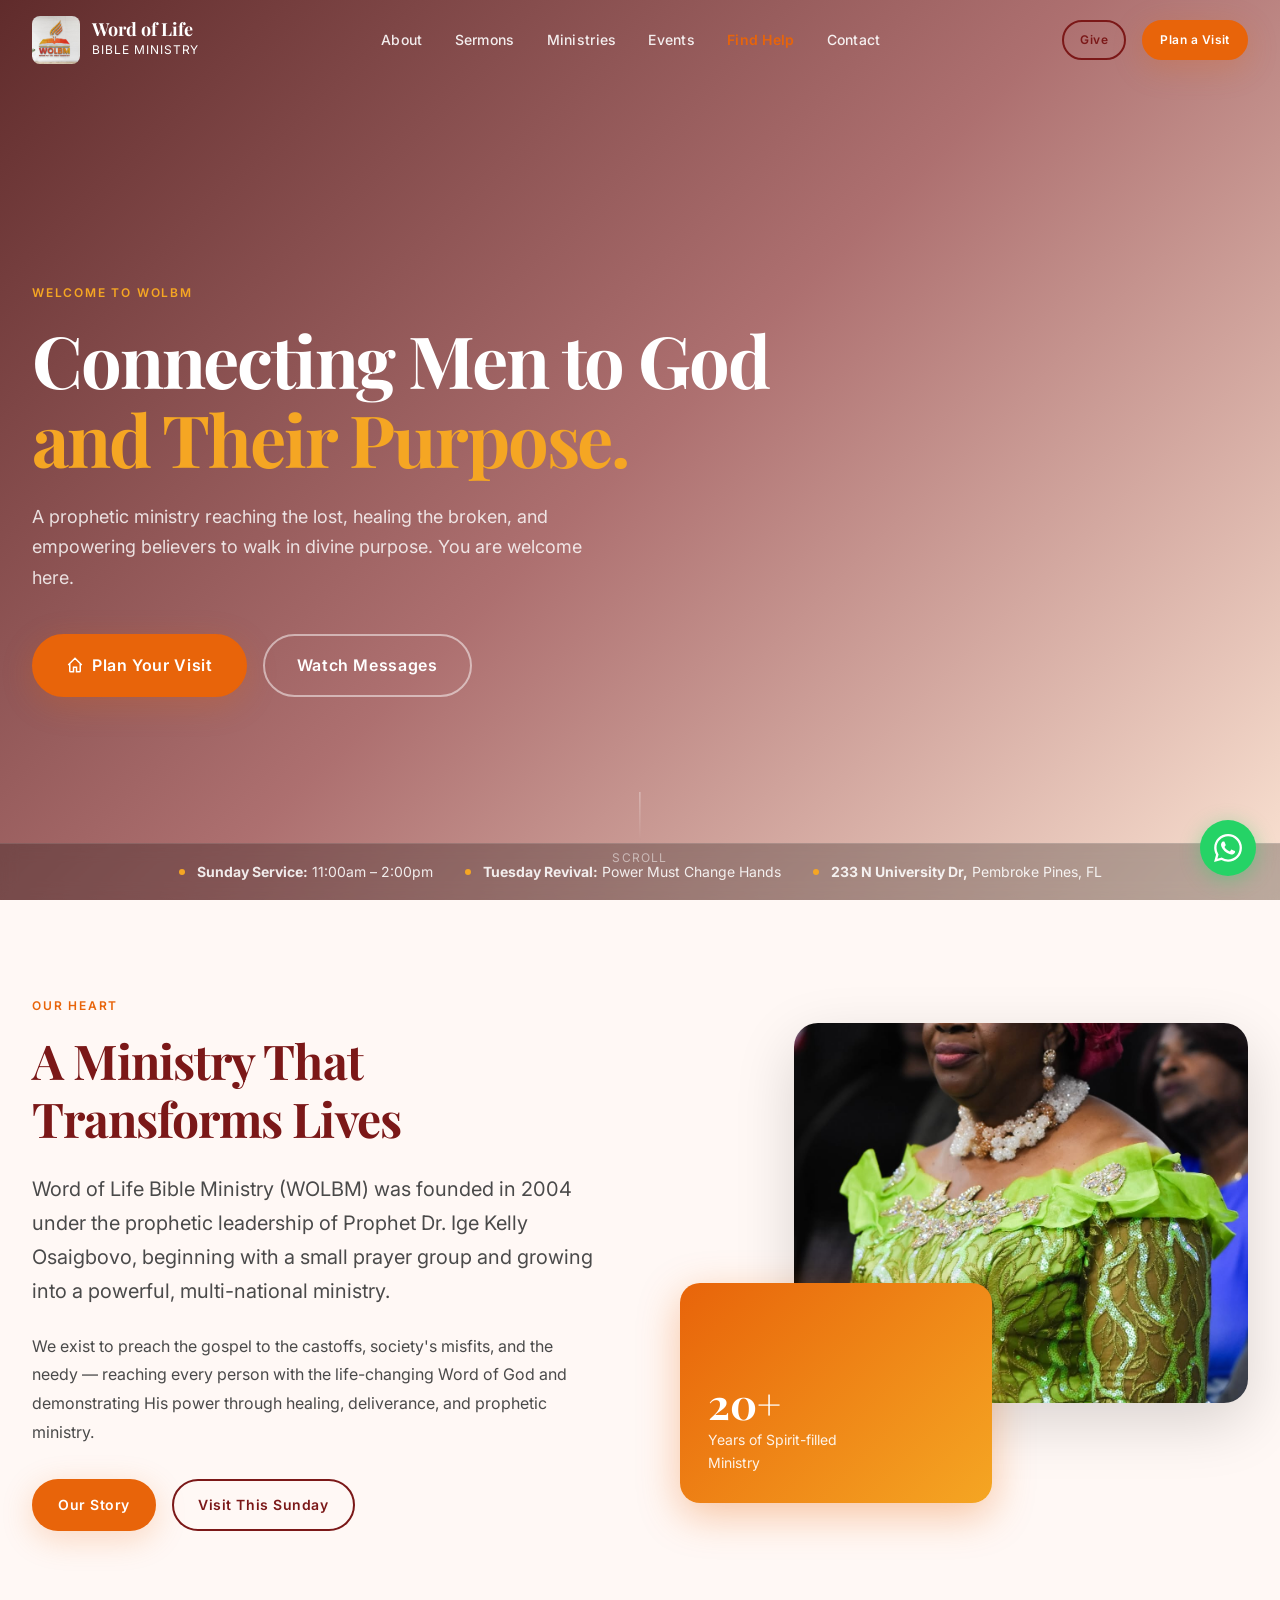
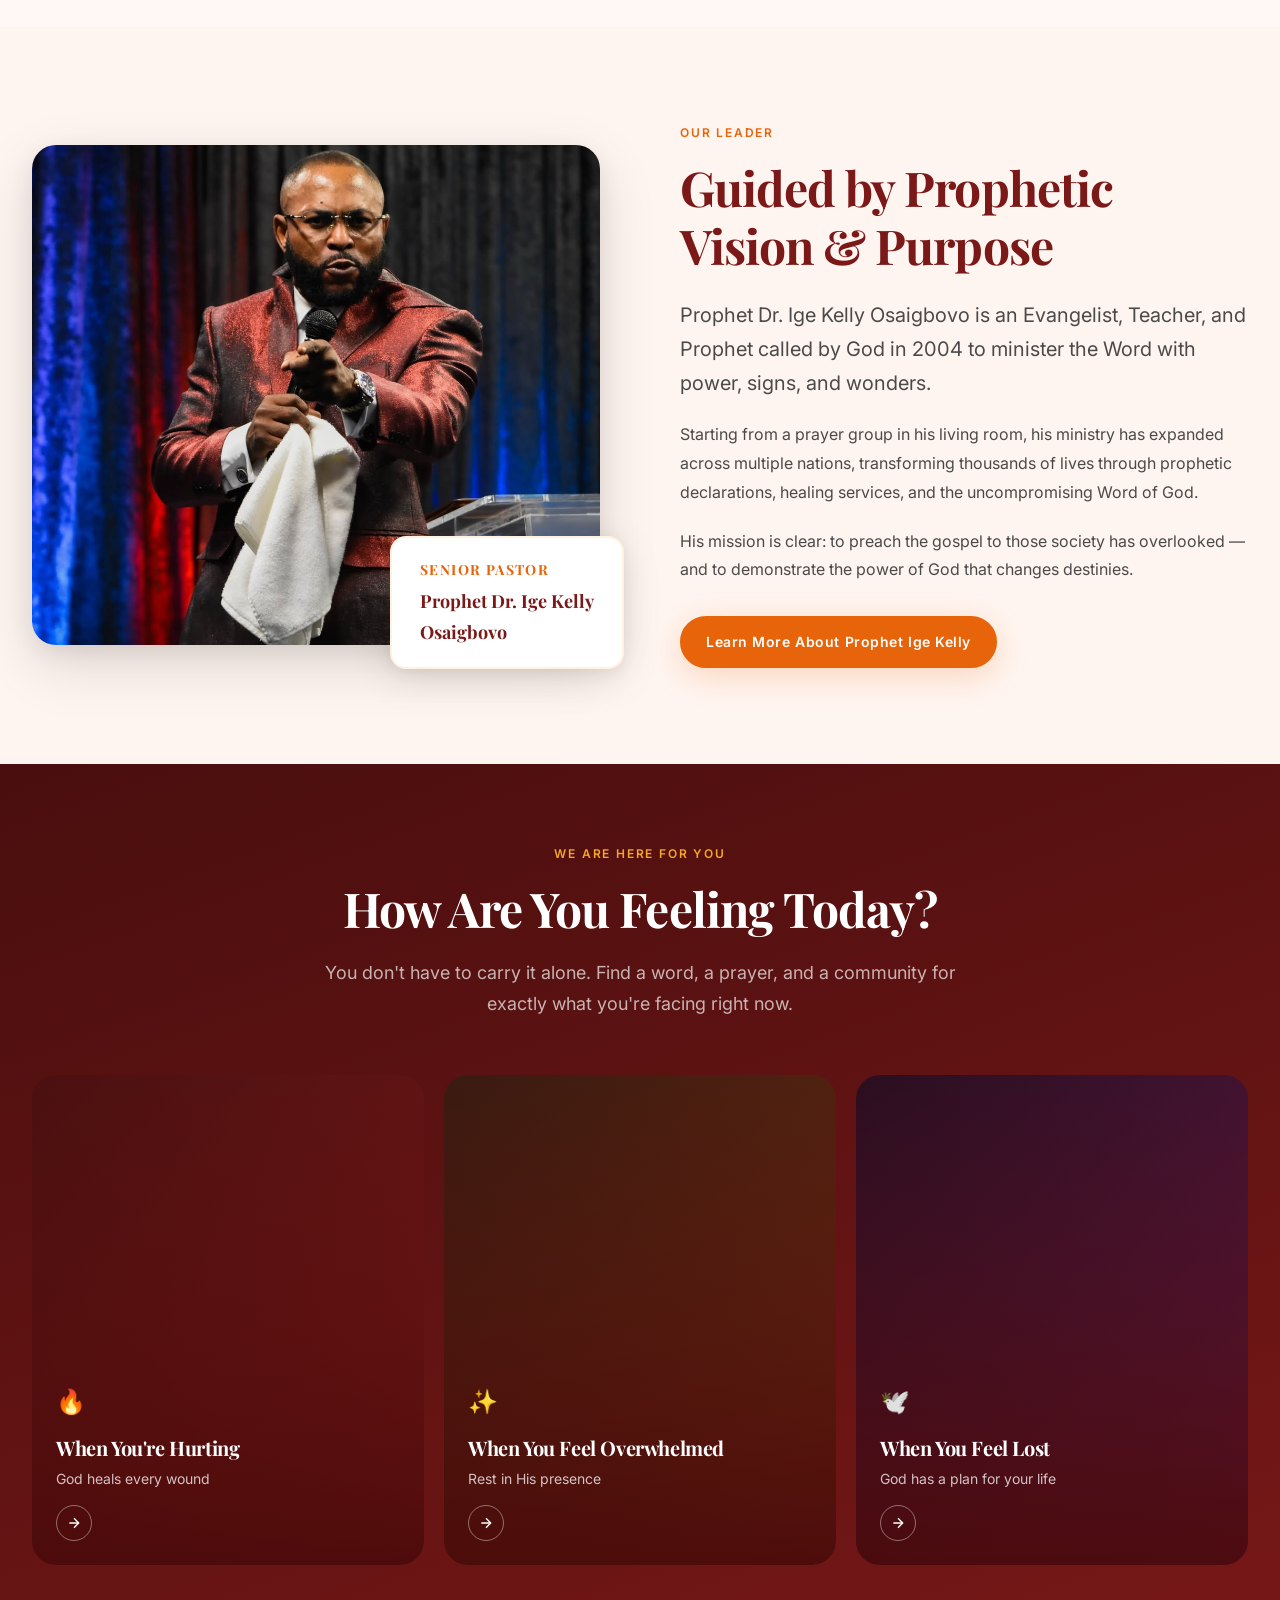
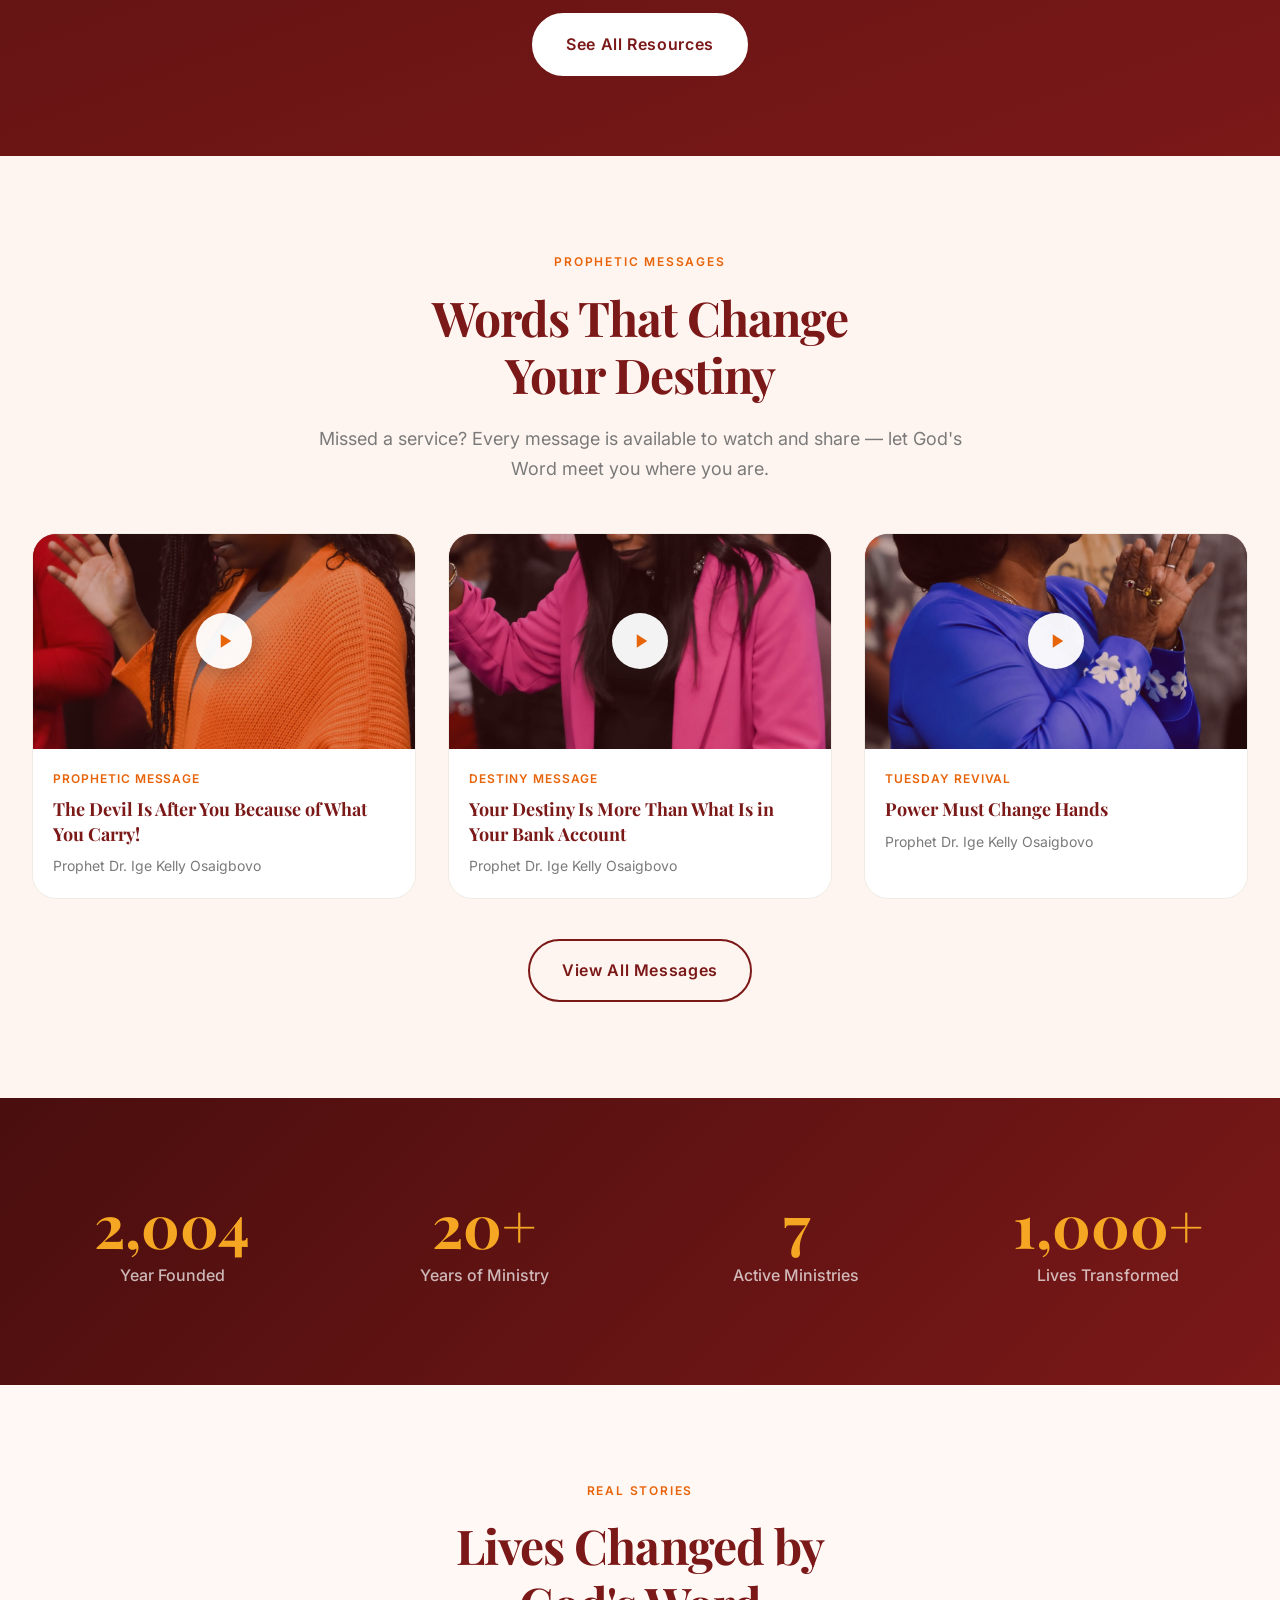
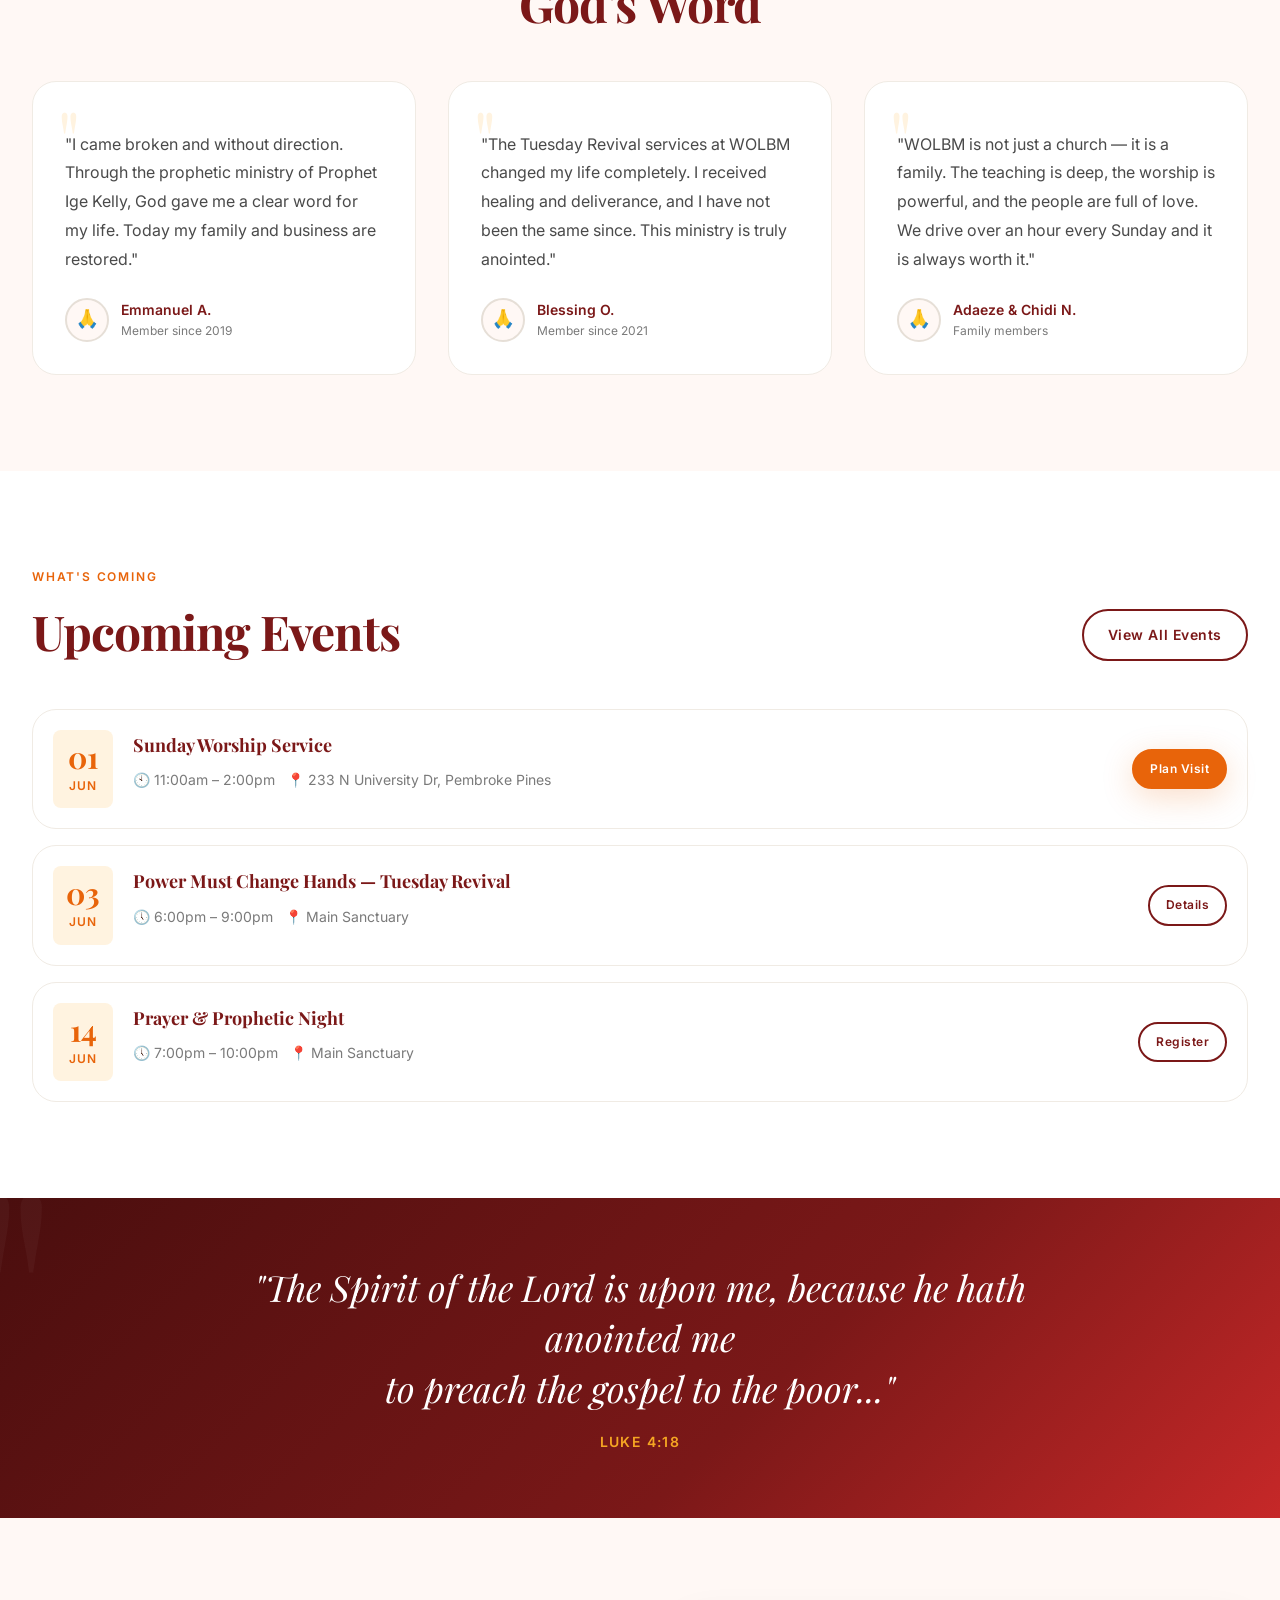
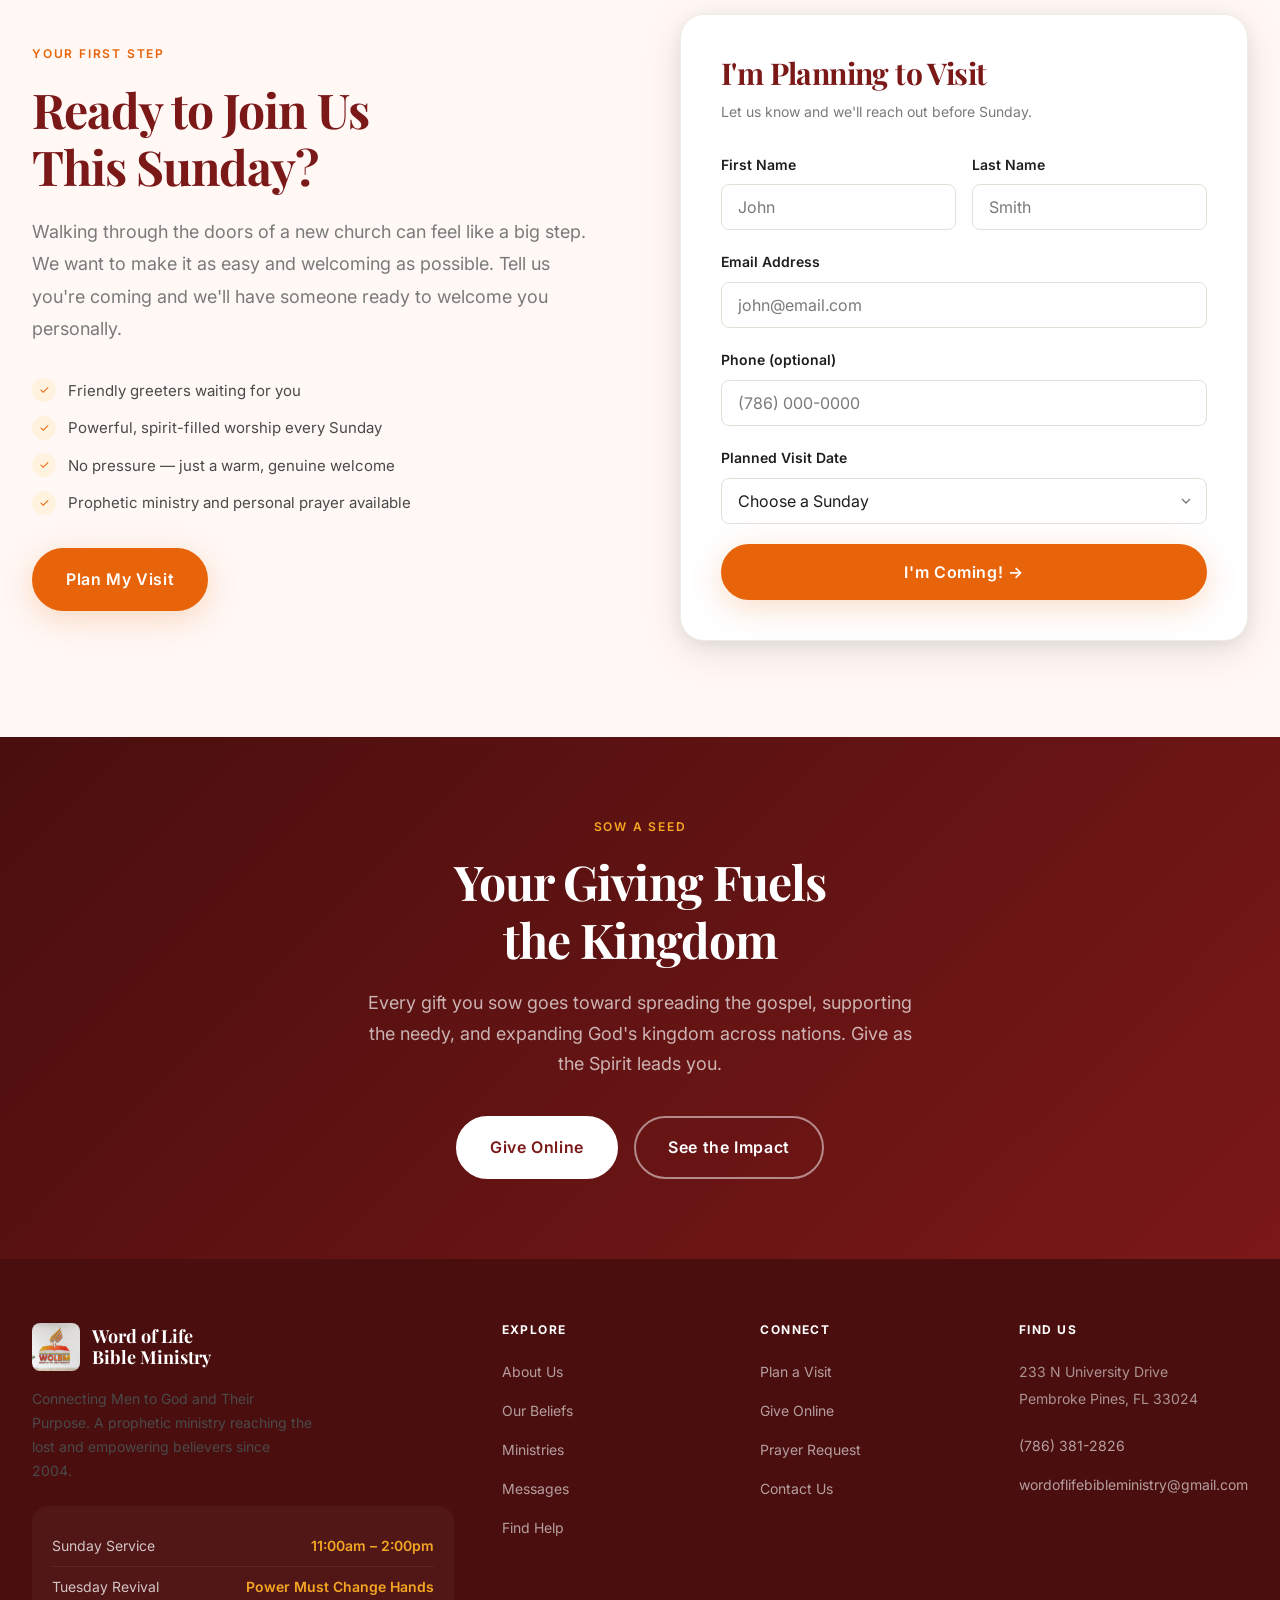
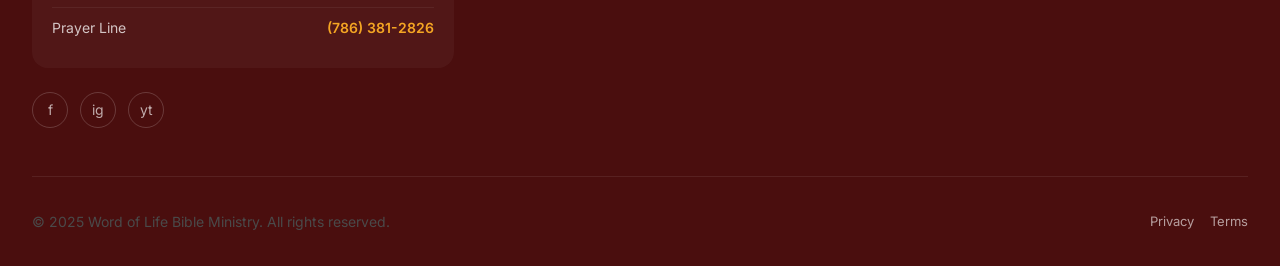
==== index.html @ 5c1636cf "Initial build: Word of Life Bible Ministry website Complete multi-page church website for WOLBM feat" ====
<!DOCTYPE html>
<html lang="en">
<head>
  <meta charset="UTF-8" />
  <meta name="viewport" content="width=device-width, initial-scale=1.0" />
  <meta name="description" content="Word of Life Bible Ministry — Connecting Men to God and Their Purpose. Join us in Pembroke Pines, FL for life-changing worship and prophetic ministry under Prophet Dr. Ige Kelly Osaigbovo." />
  <meta property="og:title" content="Word of Life Bible Ministry — WOLBM" />
  <meta property="og:description" content="Connecting Men to God and Their Purpose. A prophetic ministry based in Pembroke Pines, FL." />
  <meta property="og:type" content="website" />
  <title>Word of Life Bible Ministry — Home</title>
  <link rel="icon" type="image/jpeg" href="logos/logo.jpg" />
  <link rel="preconnect" href="https://fonts.googleapis.com" />
  <link rel="preconnect" href="https://fonts.gstatic.com" crossorigin />
  <link href="https://fonts.googleapis.com/css2?family=Playfair+Display:ital,wght@0,700;0,800;1,700&family=Inter:wght@400;500;600&display=swap" rel="stylesheet" />
  <link rel="stylesheet" href="css/style.css" />
</head>
<body>

  <!-- NAVIGATION -->
  <nav class="nav nav--transparent" id="main-nav" data-transparent="true">
    <div class="nav__inner">
      <a href="index.html" class="nav__logo">
        <img src="logos/logo.jpg" alt="WOLBM Logo" class="nav__logo-img" />
        <div>
          <div class="nav__logo-text">Word of Life</div>
          <div class="nav__logo-sub">Bible Ministry</div>
        </div>
      </a>
      <ul class="nav__links">
        <li><a href="about.html" class="nav__link">About</a></li>
        <li><a href="sermons.html" class="nav__link">Sermons</a></li>
        <li><a href="ministries.html" class="nav__link">Ministries</a></li>
        <li><a href="events.html" class="nav__link">Events</a></li>
        <li><a href="find-help.html" class="nav__link nav__link--find-help">Find Help</a></li>
        <li><a href="contact.html" class="nav__link">Contact</a></li>
      </ul>
      <div class="nav__actions">
        <a href="give.html" class="btn btn--secondary btn--sm">Give</a>
        <a href="plan-visit.html" class="btn btn--primary btn--sm">Plan a Visit</a>
        <button class="nav__menu-btn" id="menu-btn" aria-label="Open menu">
          <span></span><span></span><span></span>
        </button>
      </div>
    </div>
  </nav>

  <!-- Mobile Nav -->
  <div class="mobile-nav" id="mobile-nav">
    <button class="mobile-nav__close" id="mobile-nav-close">✕</button>
    <ul class="mobile-nav__links">
      <li><a href="index.html" class="mobile-nav__link">Home</a></li>
      <li><a href="about.html" class="mobile-nav__link">About</a></li>
      <li><a href="sermons.html" class="mobile-nav__link">Sermons</a></li>
      <li><a href="ministries.html" class="mobile-nav__link">Ministries</a></li>
      <li><a href="events.html" class="mobile-nav__link">Events</a></li>
      <li><a href="find-help.html" class="mobile-nav__link mobile-nav__link--find-help">Find Help</a></li>
      <li><a href="plan-visit.html" class="mobile-nav__link">Plan a Visit</a></li>
      <li><a href="give.html" class="mobile-nav__link">Give</a></li>
      <li><a href="contact.html" class="mobile-nav__link">Contact</a></li>
    </ul>
  </div>

  <main>

    <!-- HERO — Video Background -->
    <section class="hero">
      <div class="hero__bg" style="overflow:hidden;">
        <video autoplay muted loop playsinline>
          <source src="videos/hero-video.mp4" type="video/mp4" />
        </video>
      </div>

      <div class="hero__content">
        <span class="hero__label animate-fade-up">Welcome to WOLBM</span>
        <h1 class="hero__title animate-fade-up animate-fade-up--delay-1">
          Connecting Men to God
          <span>and Their Purpose.</span>
        </h1>
        <p class="hero__subtitle animate-fade-up animate-fade-up--delay-2">
          A prophetic ministry reaching the lost, healing the broken, and empowering believers
          to walk in divine purpose. You are welcome here.
        </p>
        <div class="hero__actions animate-fade-up animate-fade-up--delay-3">
          <a href="plan-visit.html" class="btn btn--primary btn--lg">
            <svg viewBox="0 0 24 24" fill="none" stroke="currentColor" stroke-width="2"><path d="M3 12l9-9 9 9M5 10v10a1 1 0 001 1h4v-6h4v6h4a1 1 0 001-1V10"/></svg>
            Plan Your Visit
          </a>
          <a href="sermons.html" class="btn btn--ghost btn--lg">Watch Messages</a>
        </div>
      </div>

      <!-- Service times bar -->
      <div class="service-bar" style="position:absolute;bottom:0;left:0;right:0;">
        <div class="service-bar__inner">
          <div class="service-bar__item">
            <div class="service-bar__dot"></div>
            <span><strong>Sunday Service:</strong> 11:00am – 2:00pm</span>
          </div>
          <div class="service-bar__item">
            <div class="service-bar__dot"></div>
            <span><strong>Tuesday Revival:</strong> Power Must Change Hands</span>
          </div>
          <div class="service-bar__item">
            <div class="service-bar__dot"></div>
            <span><strong>233 N University Dr,</strong> Pembroke Pines, FL</span>
          </div>
        </div>
      </div>

      <div class="hero__scroll">
        <div class="hero__scroll-line"></div>
        <span>Scroll</span>
      </div>
    </section>

    <!-- WELCOME SECTION -->
    <section class="section section--warm">
      <div class="container">
        <div class="welcome-grid" style="display:grid; grid-template-columns:1fr 1fr; gap:80px; align-items:center;">

          <div class="reveal">
            <span class="section-header__label">Our Heart</span>
            <h2 style="margin-bottom:24px;">A Ministry That<br>Transforms Lives</h2>
            <p class="text-lead" style="margin-bottom:24px;">
              Word of Life Bible Ministry (WOLBM) was founded in 2004 under the prophetic leadership
              of Prophet Dr. Ige Kelly Osaigbovo, beginning with a small prayer group and growing
              into a powerful, multi-national ministry.
            </p>
            <p style="margin-bottom:32px;">
              We exist to preach the gospel to the castoffs, society's misfits, and the needy —
              reaching every person with the life-changing Word of God and demonstrating His power
              through healing, deliverance, and prophetic ministry.
            </p>
            <div style="display:flex; gap:16px; flex-wrap:wrap;">
              <a href="about.html" class="btn btn--primary">Our Story</a>
              <a href="plan-visit.html" class="btn btn--secondary">Visit This Sunday</a>
            </div>
          </div>

          <div class="welcome-visual reveal" style="position:relative; height:480px;">
            <div style="
              position:absolute; top:0; right:0;
              width:80%; height:380px;
              border-radius:24px;
              overflow:hidden;
              box-shadow:0 20px 60px rgba(0,0,0,0.15);
            ">
              <img src="images/church-4.jpg" alt="Word of Life Bible Ministry congregation" style="width:100%;height:100%;object-fit:cover;" />
            </div>
            <div style="
              position:absolute; bottom:0; left:0;
              width:55%; height:220px;
              background:linear-gradient(135deg, #E8640A 0%, #F5A623 100%);
              border-radius:20px;
              display:flex; flex-direction:column;
              align-items:flex-start;
              justify-content:flex-end;
              padding:28px;
              box-shadow:0 12px 40px rgba(232,100,10,0.35);
            ">
              <div style="font-family:'Playfair Display',serif; font-size:42px; font-weight:700; color:white; line-height:1;">20+</div>
              <div style="font-size:14px; color:rgba(255,255,255,0.90); margin-top:4px;">Years of Spirit-filled<br>Ministry</div>
            </div>
          </div>

        </div>
      </div>
    </section>

    <!-- PASTOR SECTION -->
    <section class="section section--cream">
      <div class="container">
        <div style="display:grid; grid-template-columns:1fr 1fr; gap:80px; align-items:center;" class="reveal welcome-grid">

          <div style="position:relative;">
            <div style="border-radius:24px; overflow:hidden; box-shadow:var(--shadow-xl);">
              <img src="images/pastor-2.jpg" alt="Prophet Dr. Ige Kelly Osaigbovo" style="width:100%;height:500px;object-fit:cover;object-position:top;" />
            </div>
            <div style="
              position:absolute; bottom:-24px; right:-24px;
              background:white;
              border-radius:16px;
              padding:20px 28px;
              box-shadow:var(--shadow-lg);
              border:2px solid var(--color-accent-subtle);
            ">
              <div style="font-family:'Playfair Display',serif; font-size:14px; color:var(--color-accent); font-weight:700; letter-spacing:0.1em; text-transform:uppercase;">Senior Pastor</div>
              <div style="font-family:'Playfair Display',serif; font-size:18px; color:var(--color-primary); font-weight:700; margin-top:4px;">Prophet Dr. Ige Kelly<br>Osaigbovo</div>
            </div>
          </div>

          <div>
            <span class="section-header__label">Our Leader</span>
            <h2 style="margin-bottom:24px;">Guided by Prophetic<br>Vision &amp; Purpose</h2>
            <p class="text-lead" style="margin-bottom:20px;">
              Prophet Dr. Ige Kelly Osaigbovo is an Evangelist, Teacher, and Prophet called by God
              in 2004 to minister the Word with power, signs, and wonders.
            </p>
            <p style="margin-bottom:20px;">
              Starting from a prayer group in his living room, his ministry has expanded across
              multiple nations, transforming thousands of lives through prophetic declarations,
              healing services, and the uncompromising Word of God.
            </p>
            <p style="margin-bottom:32px;">
              His mission is clear: to preach the gospel to those society has overlooked — and to
              demonstrate the power of God that changes destinies.
            </p>
            <a href="about.html" class="btn btn--primary">Learn More About Prophet Ige Kelly</a>
          </div>

        </div>
      </div>
    </section>

    <!-- FIND HELP -->
    <section class="section" style="background:linear-gradient(160deg, #4A0E0E 0%, #7B1818 100%); padding:80px 0;">
      <div class="container">
        <div style="text-align:center; max-width:640px; margin:0 auto 56px;">
          <span class="section-header__label" style="color:var(--color-accent-light);">We Are Here For You</span>
          <h2 style="color:white; margin-bottom:20px;">How Are You Feeling Today?</h2>
          <p style="color:rgba(255,255,255,0.68); font-size:18px; line-height:1.7;">
            You don't have to carry it alone. Find a word, a prayer, and a community for exactly
            what you're facing right now.
          </p>
        </div>

        <div style="display:grid; grid-template-columns:repeat(3,1fr); gap:20px; margin-bottom:48px;" class="reveal welcome-grid">

          <a href="find-help.html#hurting" class="help-card" style="text-decoration:none;">
            <div class="help-card__bg" style="background:linear-gradient(135deg, #4a1010 0%, #7B1818 100%);"></div>
            <div class="help-card__overlay"></div>
            <div class="help-card__content">
              <span class="help-card__icon">🔥</span>
              <h3 class="help-card__title">When You're Hurting</h3>
              <p class="help-card__sub">God heals every wound</p>
              <div class="help-card__arrow">
                <svg viewBox="0 0 24 24" stroke-width="2"><line x1="5" y1="12" x2="19" y2="12"/><polyline points="12 5 19 12 12 19"/></svg>
              </div>
            </div>
          </a>

          <a href="find-help.html#overwhelmed" class="help-card" style="text-decoration:none;">
            <div class="help-card__bg" style="background:linear-gradient(135deg, #3a1a10 0%, #6B2A10 100%);"></div>
            <div class="help-card__overlay"></div>
            <div class="help-card__content">
              <span class="help-card__icon">✨</span>
              <h3 class="help-card__title">When You Feel Overwhelmed</h3>
              <p class="help-card__sub">Rest in His presence</p>
              <div class="help-card__arrow">
                <svg viewBox="0 0 24 24" stroke-width="2"><line x1="5" y1="12" x2="19" y2="12"/><polyline points="12 5 19 12 12 19"/></svg>
              </div>
            </div>
          </a>

          <a href="find-help.html#lost" class="help-card" style="text-decoration:none;">
            <div class="help-card__bg" style="background:linear-gradient(135deg, #2a0e20 0%, #5D1845 100%);"></div>
            <div class="help-card__overlay"></div>
            <div class="help-card__content">
              <span class="help-card__icon">🕊️</span>
              <h3 class="help-card__title">When You Feel Lost</h3>
              <p class="help-card__sub">God has a plan for your life</p>
              <div class="help-card__arrow">
                <svg viewBox="0 0 24 24" stroke-width="2"><line x1="5" y1="12" x2="19" y2="12"/><polyline points="12 5 19 12 12 19"/></svg>
              </div>
            </div>
          </a>

        </div>

        <div style="text-align:center;">
          <a href="find-help.html" class="btn btn--white btn--lg">See All Resources</a>
        </div>
      </div>
    </section>

    <!-- LATEST SERMONS -->
    <section class="section section--cream">
      <div class="container">
        <div class="section-header section-header--center reveal">
          <span class="section-header__label">Prophetic Messages</span>
          <h2 class="section-header__title">Words That Change<br>Your Destiny</h2>
          <p class="section-header__desc">Missed a service? Every message is available to watch and share — let God's Word meet you where you are.</p>
        </div>

        <div class="grid grid-3 reveal">

          <div class="sermon-card">
            <div class="sermon-card__thumb">
              <img src="images/church-1.jpg" alt="The devil is after you because of what you carry" style="width:100%;height:100%;object-fit:cover;" />
              <div class="sermon-card__play">
                <div class="sermon-card__play-btn" style="cursor:pointer;" onclick="this.closest('.sermon-card').querySelector('video') && this.closest('.sermon-card').querySelector('video').play()">
                  <svg width="18" height="18" viewBox="0 0 24 24"><polygon points="5 3 19 12 5 21 5 3"/></svg>
                </div>
              </div>
            </div>
            <div class="sermon-card__body">
              <div class="sermon-card__series">Prophetic Message</div>
              <div class="sermon-card__title">The Devil Is After You Because of What You Carry!</div>
              <div class="sermon-card__speaker">Prophet Dr. Ige Kelly Osaigbovo</div>
            </div>
          </div>

          <div class="sermon-card">
            <div class="sermon-card__thumb">
              <img src="images/church-2.jpg" alt="Your destiny is more than what is in your bank account" style="width:100%;height:100%;object-fit:cover;" />
              <div class="sermon-card__play">
                <div class="sermon-card__play-btn" style="cursor:pointer;">
                  <svg width="18" height="18" viewBox="0 0 24 24"><polygon points="5 3 19 12 5 21 5 3"/></svg>
                </div>
              </div>
            </div>
            <div class="sermon-card__body">
              <div class="sermon-card__series">Destiny Message</div>
              <div class="sermon-card__title">Your Destiny Is More Than What Is in Your Bank Account</div>
              <div class="sermon-card__speaker">Prophet Dr. Ige Kelly Osaigbovo</div>
            </div>
          </div>

          <div class="sermon-card">
            <div class="sermon-card__thumb">
              <img src="images/church-3.jpg" alt="Power Must Change Hands" style="width:100%;height:100%;object-fit:cover;" />
              <div class="sermon-card__play">
                <div class="sermon-card__play-btn" style="cursor:pointer;">
                  <svg width="18" height="18" viewBox="0 0 24 24"><polygon points="5 3 19 12 5 21 5 3"/></svg>
                </div>
              </div>
            </div>
            <div class="sermon-card__body">
              <div class="sermon-card__series">Tuesday Revival</div>
              <div class="sermon-card__title">Power Must Change Hands</div>
              <div class="sermon-card__speaker">Prophet Dr. Ige Kelly Osaigbovo</div>
            </div>
          </div>

        </div>

        <div style="text-align:center; margin-top:40px;" class="reveal">
          <a href="sermons.html" class="btn btn--secondary btn--lg">View All Messages</a>
        </div>
      </div>
    </section>

    <!-- STATISTICS -->
    <section class="section" style="background:linear-gradient(135deg, var(--color-primary-dark) 0%, var(--color-primary) 100%); padding:64px 0;">
      <div class="container">
        <div class="grid grid-4">
          <div class="stat-card reveal">
            <div class="stat-card__number" data-count="2004" data-suffix="">2004</div>
            <div class="stat-card__label">Year Founded</div>
          </div>
          <div class="stat-card reveal">
            <div class="stat-card__number" data-count="20" data-suffix="+">20+</div>
            <div class="stat-card__label">Years of Ministry</div>
          </div>
          <div class="stat-card reveal">
            <div class="stat-card__number" data-count="7" data-suffix="">7</div>
            <div class="stat-card__label">Active Ministries</div>
          </div>
          <div class="stat-card reveal">
            <div class="stat-card__number" data-count="1000" data-suffix="+">1000+</div>
            <div class="stat-card__label">Lives Transformed</div>
          </div>
        </div>
      </div>
    </section>

    <!-- TESTIMONIALS -->
    <section class="section section--warm">
      <div class="container">
        <div class="section-header section-header--center reveal">
          <span class="section-header__label">Real Stories</span>
          <h2 class="section-header__title">Lives Changed by<br>God's Word</h2>
        </div>
        <div class="grid grid-3 reveal">

          <div class="testimonial">
            <p class="testimonial__text">
              "I came broken and without direction. Through the prophetic ministry of Prophet Ige Kelly,
              God gave me a clear word for my life. Today my family and business are restored."
            </p>
            <div class="testimonial__author">
              <div class="testimonial__avatar-placeholder">🙏</div>
              <div>
                <div class="testimonial__name">Emmanuel A.</div>
                <div class="testimonial__role">Member since 2019</div>
              </div>
            </div>
          </div>

          <div class="testimonial">
            <p class="testimonial__text">
              "The Tuesday Revival services at WOLBM changed my life completely. I received healing
              and deliverance, and I have not been the same since. This ministry is truly anointed."
            </p>
            <div class="testimonial__author">
              <div class="testimonial__avatar-placeholder">🙏</div>
              <div>
                <div class="testimonial__name">Blessing O.</div>
                <div class="testimonial__role">Member since 2021</div>
              </div>
            </div>
          </div>

          <div class="testimonial">
            <p class="testimonial__text">
              "WOLBM is not just a church — it is a family. The teaching is deep, the worship is
              powerful, and the people are full of love. We drive over an hour every Sunday and
              it is always worth it."
            </p>
            <div class="testimonial__author">
              <div class="testimonial__avatar-placeholder">🙏</div>
              <div>
                <div class="testimonial__name">Adaeze &amp; Chidi N.</div>
                <div class="testimonial__role">Family members</div>
              </div>
            </div>
          </div>

        </div>
      </div>
    </section>

    <!-- UPCOMING EVENTS -->
    <section class="section">
      <div class="container">
        <div style="display:flex; justify-content:space-between; align-items:flex-end; margin-bottom:48px;" class="reveal">
          <div>
            <span class="section-header__label">What's Coming</span>
            <h2>Upcoming Events</h2>
          </div>
          <a href="events.html" class="btn btn--secondary">View All Events</a>
        </div>
        <div style="display:flex; flex-direction:column; gap:16px;" class="reveal">

          <div class="event-card" data-category="service">
            <div class="event-card__date">
              <div class="event-card__day">01</div>
              <div class="event-card__month">Jun</div>
            </div>
            <div class="event-card__body">
              <div class="event-card__title">Sunday Worship Service</div>
              <div class="event-card__meta">
                <span>🕙 11:00am – 2:00pm</span>
                <span>📍 233 N University Dr, Pembroke Pines</span>
              </div>
            </div>
            <a href="plan-visit.html" class="btn btn--primary btn--sm" style="flex-shrink:0; align-self:center;">Plan Visit</a>
          </div>

          <div class="event-card" data-category="revival">
            <div class="event-card__date">
              <div class="event-card__day">03</div>
              <div class="event-card__month">Jun</div>
            </div>
            <div class="event-card__body">
              <div class="event-card__title">Power Must Change Hands — Tuesday Revival</div>
              <div class="event-card__meta">
                <span>🕔 6:00pm – 9:00pm</span>
                <span>📍 Main Sanctuary</span>
              </div>
            </div>
            <a href="events.html" class="btn btn--secondary btn--sm" style="flex-shrink:0; align-self:center;">Details</a>
          </div>

          <div class="event-card" data-category="prayer">
            <div class="event-card__date">
              <div class="event-card__day">14</div>
              <div class="event-card__month">Jun</div>
            </div>
            <div class="event-card__body">
              <div class="event-card__title">Prayer &amp; Prophetic Night</div>
              <div class="event-card__meta">
                <span>🕔 7:00pm – 10:00pm</span>
                <span>📍 Main Sanctuary</span>
              </div>
            </div>
            <a href="events.html" class="btn btn--secondary btn--sm" style="flex-shrink:0; align-self:center;">Register</a>
          </div>

        </div>
      </div>
    </section>

    <!-- SCRIPTURE BANNER -->
    <div class="scripture-banner">
      <p class="scripture-banner__text">
        "The Spirit of the Lord is upon me, because he hath anointed me<br>
        to preach the gospel to the poor..."
      </p>
      <p class="scripture-banner__ref">Luke 4:18</p>
    </div>

    <!-- PLAN YOUR VISIT CTA -->
    <section class="section section--warm">
      <div class="container">
        <div style="display:grid; grid-template-columns:1fr 1fr; gap:80px; align-items:center;" class="reveal welcome-grid">
          <div>
            <span class="section-header__label">Your First Step</span>
            <h2 style="margin-bottom:20px;">Ready to Join Us<br>This Sunday?</h2>
            <p style="font-size:18px; line-height:1.8; color:var(--color-muted); margin-bottom:32px;">
              Walking through the doors of a new church can feel like a big step.
              We want to make it as easy and welcoming as possible. Tell us you're coming
              and we'll have someone ready to welcome you personally.
            </p>
            <ul style="display:flex; flex-direction:column; gap:12px; margin-bottom:32px;">
              <li style="display:flex; gap:12px; align-items:center; font-size:15px; color:var(--color-text-soft);">
                <span style="width:24px;height:24px;background:var(--color-accent-subtle);border-radius:50%;display:flex;align-items:center;justify-content:center;color:var(--color-accent);font-size:12px;flex-shrink:0;">✓</span>
                Friendly greeters waiting for you
              </li>
              <li style="display:flex; gap:12px; align-items:center; font-size:15px; color:var(--color-text-soft);">
                <span style="width:24px;height:24px;background:var(--color-accent-subtle);border-radius:50%;display:flex;align-items:center;justify-content:center;color:var(--color-accent);font-size:12px;flex-shrink:0;">✓</span>
                Powerful, spirit-filled worship every Sunday
              </li>
              <li style="display:flex; gap:12px; align-items:center; font-size:15px; color:var(--color-text-soft);">
                <span style="width:24px;height:24px;background:var(--color-accent-subtle);border-radius:50%;display:flex;align-items:center;justify-content:center;color:var(--color-accent);font-size:12px;flex-shrink:0;">✓</span>
                No pressure — just a warm, genuine welcome
              </li>
              <li style="display:flex; gap:12px; align-items:center; font-size:15px; color:var(--color-text-soft);">
                <span style="width:24px;height:24px;background:var(--color-accent-subtle);border-radius:50%;display:flex;align-items:center;justify-content:center;color:var(--color-accent);font-size:12px;flex-shrink:0;">✓</span>
                Prophetic ministry and personal prayer available
              </li>
            </ul>
            <a href="plan-visit.html" class="btn btn--primary btn--lg">Plan My Visit</a>
          </div>

          <div style="background:white; border-radius:24px; padding:40px; box-shadow:var(--shadow-lg); border:1px solid var(--color-border-light);">
            <h3 style="margin-bottom:8px;">I'm Planning to Visit</h3>
            <p style="font-size:14px; color:var(--color-muted); margin-bottom:28px;">Let us know and we'll reach out before Sunday.</p>
            <form id="visit-form">
              <div class="form-row">
                <div class="form-group">
                  <label class="form-label" for="visit-fname">First Name</label>
                  <input type="text" id="visit-fname" class="form-input" placeholder="John" required />
                </div>
                <div class="form-group">
                  <label class="form-label" for="visit-lname">Last Name</label>
                  <input type="text" id="visit-lname" class="form-input" placeholder="Smith" />
                </div>
              </div>
              <div class="form-group">
                <label class="form-label" for="visit-email">Email Address</label>
                <input type="email" id="visit-email" class="form-input" placeholder="john@email.com" required />
              </div>
              <div class="form-group">
                <label class="form-label" for="visit-phone">Phone (optional)</label>
                <input type="tel" id="visit-phone" class="form-input" placeholder="(786) 000-0000" />
              </div>
              <div class="form-group">
                <label class="form-label" for="visit-date">Planned Visit Date</label>
                <select id="visit-date" class="form-select">
                  <option value="">Choose a Sunday</option>
                  <option>June 1</option>
                  <option>June 8</option>
                  <option>June 15</option>
                  <option>June 22</option>
                  <option>June 29</option>
                </select>
              </div>
              <button type="submit" class="btn btn--primary btn--full btn--lg">
                I'm Coming! →
              </button>
            </form>
          </div>

        </div>
      </div>
    </section>

    <!-- GIVE TEASER -->
    <section class="section" style="background:linear-gradient(135deg, var(--color-primary-dark) 0%, var(--color-primary) 100%); padding:80px 0; text-align:center;">
      <div class="container">
        <div class="reveal" style="max-width:560px; margin:0 auto;">
          <span class="section-header__label" style="color:var(--color-accent-light);">Sow a Seed</span>
          <h2 style="color:white; margin-bottom:20px;">Your Giving Fuels<br>the Kingdom</h2>
          <p style="color:rgba(255,255,255,0.68); font-size:18px; line-height:1.7; margin-bottom:36px;">
            Every gift you sow goes toward spreading the gospel, supporting the needy,
            and expanding God's kingdom across nations. Give as the Spirit leads you.
          </p>
          <div style="display:flex; gap:16px; justify-content:center; flex-wrap:wrap;">
            <a href="give.html" class="btn btn--white btn--lg">Give Online</a>
            <a href="give.html#why" class="btn btn--ghost btn--lg">See the Impact</a>
          </div>
        </div>
      </div>
    </section>

  </main>

  <!-- FOOTER -->
  <footer class="footer">
    <div class="container">
      <div class="footer__grid">
        <div class="footer__brand">
          <a href="index.html" class="footer__logo">
            <img src="logos/logo.jpg" alt="WOLBM Logo" class="footer__logo-img" />
            <span class="footer__logo-name">Word of Life<br>Bible Ministry</span>
          </a>
          <p class="footer__tagline">Connecting Men to God and Their Purpose. A prophetic ministry reaching the lost and empowering believers since 2004.</p>
          <div class="footer__service-times">
            <div class="footer__service-time"><span>Sunday Service</span><span>11:00am – 2:00pm</span></div>
            <div class="footer__service-time"><span>Tuesday Revival</span><span>Power Must Change Hands</span></div>
            <div class="footer__service-time"><span>Prayer Line</span><span>(786) 381-2826</span></div>
          </div>
          <div class="footer__socials mt-6">
            <a href="https://www.facebook.com/WOLBM/" class="footer__social" aria-label="Facebook" target="_blank" rel="noopener">f</a>
            <a href="https://www.instagram.com/wolbm/" class="footer__social" aria-label="Instagram" target="_blank" rel="noopener">ig</a>
            <a href="https://www.youtube.com/c/wordoflifebibleministry" class="footer__social" aria-label="YouTube" target="_blank" rel="noopener">yt</a>
          </div>
        </div>
        <div>
          <h4 class="footer__col-title">Explore</h4>
          <ul class="footer__links">
            <li><a href="about.html" class="footer__link">About Us</a></li>
            <li><a href="beliefs.html" class="footer__link">Our Beliefs</a></li>
            <li><a href="ministries.html" class="footer__link">Ministries</a></li>
            <li><a href="sermons.html" class="footer__link">Messages</a></li>
            <li><a href="find-help.html" class="footer__link">Find Help</a></li>
          </ul>
        </div>
        <div>
          <h4 class="footer__col-title">Connect</h4>
          <ul class="footer__links">
            <li><a href="plan-visit.html" class="footer__link">Plan a Visit</a></li>
            <li><a href="give.html" class="footer__link">Give Online</a></li>
            <li><a href="contact.html#prayer" class="footer__link">Prayer Request</a></li>
            <li><a href="contact.html" class="footer__link">Contact Us</a></li>
          </ul>
        </div>
        <div>
          <h4 class="footer__col-title">Find Us</h4>
          <ul class="footer__links">
            <li><span class="footer__link" style="cursor:default;color:rgba(255,255,255,0.55);">233 N University Drive<br>Pembroke Pines, FL 33024</span></li>
            <li style="margin-top:8px;"><a href="tel:+17863812826" class="footer__link">(786) 381-2826</a></li>
            <li><a href="mailto:wordoflifebibleministry@gmail.com" class="footer__link">wordoflifebibleministry@gmail.com</a></li>
          </ul>
        </div>
      </div>
      <div class="footer__bottom">
        <p>© 2025 Word of Life Bible Ministry. All rights reserved.</p>
        <div style="display:flex;gap:16px;">
          <a href="#" class="footer__link" style="font-size:13px;">Privacy</a>
          <a href="#" class="footer__link" style="font-size:13px;">Terms</a>
        </div>
      </div>
    </div>
  </footer>

  <!-- WhatsApp Float -->
  <a href="https://wa.me/17863812826" class="whatsapp-float" target="_blank" rel="noopener" aria-label="Chat on WhatsApp">
    <svg viewBox="0 0 24 24" xmlns="http://www.w3.org/2000/svg"><path d="M17.472 14.382c-.297-.149-1.758-.867-2.03-.967-.273-.099-.471-.148-.67.15-.197.297-.767.966-.94 1.164-.173.199-.347.223-.644.075-.297-.15-1.255-.463-2.39-1.475-.883-.788-1.48-1.761-1.653-2.059-.173-.297-.018-.458.13-.606.134-.133.298-.347.446-.52.149-.174.198-.298.298-.497.099-.198.05-.371-.025-.52-.075-.149-.669-1.612-.916-2.207-.242-.579-.487-.5-.669-.51-.173-.008-.371-.01-.57-.01-.198 0-.52.074-.792.372-.272.297-1.04 1.016-1.04 2.479 0 1.462 1.065 2.875 1.213 3.074.149.198 2.096 3.2 5.077 4.487.709.306 1.262.489 1.694.625.712.227 1.36.195 1.871.118.571-.085 1.758-.719 2.006-1.413.248-.694.248-1.289.173-1.413-.074-.124-.272-.198-.57-.347m-5.421 7.403h-.004a9.87 9.87 0 01-5.031-1.378l-.361-.214-3.741.982.998-3.648-.235-.374a9.86 9.86 0 01-1.51-5.26c.001-5.45 4.436-9.884 9.888-9.884 2.64 0 5.122 1.03 6.988 2.898a9.825 9.825 0 012.893 6.994c-.003 5.45-4.437 9.884-9.885 9.884m8.413-18.297A11.815 11.815 0 0012.05 0C5.495 0 .16 5.335.157 11.892c0 2.096.547 4.142 1.588 5.945L.057 24l6.305-1.654a11.882 11.882 0 005.683 1.448h.005c6.554 0 11.89-5.335 11.893-11.893a11.821 11.821 0 00-3.48-8.413z"/></svg>
  </a>

  <script src="js/main.js"></script>
</body>
</html>
---- css/style.css ----
/* ==========================================================================
   WORD OF LIFE BIBLE MINISTRY — MASTER STYLESHEET
   Brand Colors: Flame Red, Burning Orange, Golden Amber
   ========================================================================== */

/* --------------------------------------------------------------------------
   1. DESIGN TOKENS (CSS VARIABLES)
   -------------------------------------------------------------------------- */
:root {
  /* Primary Palette — Deep Red & Burning Orange (from WOLBM logo) */
  --color-primary:       #7B1818;   /* Deep wine red */
  --color-primary-dark:  #4A0E0E;   /* Very dark red */
  --color-primary-light: #B71C1C;   /* Bright crimson */
  --color-accent:        #E8640A;   /* Burning orange */
  --color-accent-light:  #F5A623;   /* Golden amber */
  --color-accent-subtle: #FFF3E0;   /* Light cream-orange */

  /* Neutrals */
  --color-warm:          #FFF8F5;
  --color-cream:         #FFF5F0;
  --color-white:         #FFFFFF;
  --color-text:          #1E1E1E;
  --color-text-soft:     #4A4A4A;
  --color-muted:         #7A7A7A;
  --color-border:        #E6DFD7;
  --color-border-light:  #F0EBE4;

  /* Emotional UI Colors */
  --color-calm:          #4A7FA5;
  --color-hope:          #7BA05B;
  --color-gentle:        #9E7BB5;

  /* Typography */
  --font-heading:        'Playfair Display', Georgia, serif;
  --font-body:           'Inter', -apple-system, BlinkMacSystemFont, sans-serif;
  --font-label:          'Inter', sans-serif;

  /* Type Scale */
  --text-xs:   0.75rem;
  --text-sm:   0.875rem;
  --text-base: 1rem;
  --text-lg:   1.125rem;
  --text-xl:   1.25rem;
  --text-2xl:  1.5rem;
  --text-3xl:  1.875rem;
  --text-4xl:  2.25rem;
  --text-5xl:  3rem;
  --text-6xl:  3.75rem;
  --text-7xl:  4.5rem;

  /* Spacing */
  --space-1:   0.25rem;
  --space-2:   0.5rem;
  --space-3:   0.75rem;
  --space-4:   1rem;
  --space-5:   1.25rem;
  --space-6:   1.5rem;
  --space-8:   2rem;
  --space-10:  2.5rem;
  --space-12:  3rem;
  --space-16:  4rem;
  --space-20:  5rem;
  --space-24:  6rem;
  --space-32:  8rem;
  --space-40:  10rem;

  /* Border Radius */
  --radius-sm:   4px;
  --radius-md:   8px;
  --radius-lg:   16px;
  --radius-xl:   24px;
  --radius-2xl:  32px;
  --radius-full: 9999px;

  /* Shadows */
  --shadow-sm:  0 1px 3px rgba(0,0,0,0.06), 0 1px 2px rgba(0,0,0,0.04);
  --shadow-md:  0 4px 16px rgba(0,0,0,0.08), 0 2px 6px rgba(0,0,0,0.05);
  --shadow-lg:  0 10px 40px rgba(0,0,0,0.10), 0 4px 16px rgba(0,0,0,0.06);
  --shadow-xl:  0 20px 60px rgba(0,0,0,0.12), 0 8px 24px rgba(0,0,0,0.08);
  --shadow-warm: 0 8px 32px rgba(232, 100, 10, 0.22);

  /* Transitions */
  --transition-fast:   150ms ease;
  --transition-base:   250ms ease;
  --transition-slow:   400ms ease;
  --transition-smooth: 600ms cubic-bezier(0.4, 0, 0.2, 1);

  /* Layout */
  --max-width:       1280px;
  --content-width:   900px;
  --nav-height:      80px;
  --section-padding: var(--space-24) var(--space-8);
}

/* --------------------------------------------------------------------------
   2. RESET & BASE
   -------------------------------------------------------------------------- */
*, *::before, *::after {
  box-sizing: border-box;
  margin: 0;
  padding: 0;
}

html {
  font-size: 16px;
  scroll-behavior: smooth;
  -webkit-font-smoothing: antialiased;
  -moz-osx-font-smoothing: grayscale;
  text-rendering: optimizeLegibility;
}

body {
  font-family: var(--font-body);
  font-size: var(--text-base);
  color: var(--color-text);
  background-color: var(--color-white);
  line-height: 1.7;
  overflow-x: hidden;
}

img {
  max-width: 100%;
  height: auto;
  display: block;
}

a {
  color: inherit;
  text-decoration: none;
}

ul, ol { list-style: none; }

button {
  font-family: inherit;
  cursor: pointer;
  border: none;
  background: none;
}

input, textarea, select {
  font-family: inherit;
  font-size: inherit;
}

/* --------------------------------------------------------------------------
   3. TYPOGRAPHY
   -------------------------------------------------------------------------- */
h1, h2, h3, h4, h5, h6 {
  font-family: var(--font-heading);
  font-weight: 700;
  line-height: 1.2;
  color: var(--color-primary);
  letter-spacing: -0.02em;
}

h1 { font-size: clamp(var(--text-4xl), 6vw, var(--text-7xl)); }
h2 { font-size: clamp(var(--text-3xl), 4vw, var(--text-5xl)); }
h3 { font-size: clamp(var(--text-2xl), 3vw, var(--text-3xl)); }
h4 { font-size: var(--text-xl); }
h5 { font-size: var(--text-lg); }
h6 { font-size: var(--text-base); }

p {
  color: var(--color-text-soft);
  line-height: 1.8;
}

.text-lead {
  font-size: var(--text-xl);
  color: var(--color-text-soft);
  line-height: 1.7;
  font-weight: 400;
}

.text-label {
  font-family: var(--font-label);
  font-size: var(--text-xs);
  font-weight: 600;
  letter-spacing: 0.12em;
  text-transform: uppercase;
  color: var(--color-accent);
}

blockquote {
  font-family: var(--font-heading);
  font-size: var(--text-2xl);
  font-style: italic;
  color: var(--color-primary);
  line-height: 1.5;
  border-left: 3px solid var(--color-accent);
  padding-left: var(--space-6);
}

/* --------------------------------------------------------------------------
   4. LAYOUT UTILITIES
   -------------------------------------------------------------------------- */
.container {
  width: 100%;
  max-width: var(--max-width);
  margin-left: auto;
  margin-right: auto;
  padding-left: var(--space-8);
  padding-right: var(--space-8);
}

.container--narrow { max-width: var(--content-width); }
.container--wide   { max-width: 1440px; }

.section       { padding: var(--space-24) 0; }
.section--lg   { padding: var(--space-32) 0; }
.section--sm   { padding: var(--space-16) 0; }
.section--warm { background-color: var(--color-warm); }
.section--cream{ background-color: var(--color-cream); }

.section--dark { background-color: var(--color-primary); color: var(--color-white); }
.section--dark h1, .section--dark h2, .section--dark h3, .section--dark h4 { color: var(--color-white); }
.section--dark p { color: rgba(255,255,255,0.75); }

.grid   { display: grid; gap: var(--space-8); }
.grid-2 { grid-template-columns: repeat(2, 1fr); }
.grid-3 { grid-template-columns: repeat(3, 1fr); }
.grid-4 { grid-template-columns: repeat(4, 1fr); }

.flex         { display: flex; }
.flex-center  { display: flex; align-items: center; justify-content: center; }
.flex-between { display: flex; align-items: center; justify-content: space-between; }
.flex-col     { display: flex; flex-direction: column; }

.text-center { text-align: center; }
.text-left   { text-align: left; }
.text-right  { text-align: right; }

.gap-2 { gap: var(--space-2); }
.gap-4 { gap: var(--space-4); }
.gap-6 { gap: var(--space-6); }
.gap-8 { gap: var(--space-8); }

/* --------------------------------------------------------------------------
   5. NAVIGATION
   -------------------------------------------------------------------------- */
.nav {
  position: fixed;
  top: 0;
  left: 0;
  right: 0;
  z-index: 1000;
  height: var(--nav-height);
  display: flex;
  align-items: center;
  transition: background var(--transition-slow), box-shadow var(--transition-slow);
}

.nav--transparent { background: transparent; }

.nav--scrolled {
  background: rgba(255, 255, 255, 0.97);
  backdrop-filter: blur(12px);
  -webkit-backdrop-filter: blur(12px);
  box-shadow: 0 1px 0 rgba(0,0,0,0.08);
}

.nav__inner {
  width: 100%;
  max-width: var(--max-width);
  margin: 0 auto;
  padding: 0 var(--space-8);
  display: flex;
  align-items: center;
  justify-content: space-between;
}

.nav__logo {
  display: flex;
  align-items: center;
  gap: var(--space-3);
  text-decoration: none;
}

.nav__logo-img {
  width: 48px;
  height: 48px;
  object-fit: contain;
  border-radius: var(--radius-md);
}

.nav__logo-text {
  font-family: var(--font-heading);
  font-size: var(--text-lg);
  font-weight: 700;
  color: var(--color-primary);
  line-height: 1.1;
}

.nav__logo-sub {
  font-family: var(--font-body);
  font-size: var(--text-xs);
  color: var(--color-muted);
  font-weight: 400;
  letter-spacing: 0.08em;
  text-transform: uppercase;
}

.nav--transparent .nav__logo-text,
.nav--transparent .nav__logo-sub {
  color: white;
}

.nav__links {
  display: flex;
  align-items: center;
  gap: var(--space-8);
}

.nav__link {
  font-size: var(--text-sm);
  font-weight: 500;
  color: var(--color-text);
  letter-spacing: 0.02em;
  transition: color var(--transition-fast);
  position: relative;
}

.nav--transparent .nav__link { color: rgba(255,255,255,0.9); }

.nav__link:hover,
.nav__link--active { color: var(--color-accent); }

.nav--transparent .nav__link:hover { color: white; }

.nav__link--find-help {
  color: var(--color-accent) !important;
  font-weight: 600;
}

.nav__actions {
  display: flex;
  align-items: center;
  gap: var(--space-4);
}

.nav__menu-btn {
  display: none;
  flex-direction: column;
  gap: 5px;
  padding: var(--space-2);
  cursor: pointer;
}

.nav__menu-btn span {
  display: block;
  width: 24px;
  height: 2px;
  background: var(--color-primary);
  transition: transform var(--transition-base), opacity var(--transition-fast);
  border-radius: 2px;
}

.nav--transparent .nav__menu-btn span { background: white; }
.nav--scrolled .nav__menu-btn span    { background: var(--color-primary); }

/* Mobile Nav Overlay */
.mobile-nav {
  position: fixed;
  inset: 0;
  z-index: 999;
  background: linear-gradient(160deg, var(--color-primary-dark) 0%, var(--color-primary) 100%);
  display: flex;
  flex-direction: column;
  align-items: center;
  justify-content: center;
  opacity: 0;
  pointer-events: none;
  transition: opacity var(--transition-smooth);
}

.mobile-nav--open { opacity: 1; pointer-events: all; }

.mobile-nav__close {
  position: absolute;
  top: var(--space-6);
  right: var(--space-8);
  color: white;
  font-size: var(--text-2xl);
  cursor: pointer;
}

.mobile-nav__links {
  display: flex;
  flex-direction: column;
  align-items: center;
  gap: var(--space-6);
  text-align: center;
}

.mobile-nav__link {
  font-family: var(--font-heading);
  font-size: var(--text-3xl);
  color: rgba(255,255,255,0.85);
  font-weight: 700;
  transition: color var(--transition-fast);
}

.mobile-nav__link:hover { color: var(--color-accent-light); }
.mobile-nav__link--find-help { color: var(--color-accent-light); }

/* --------------------------------------------------------------------------
   6. BUTTONS & CTAs
   -------------------------------------------------------------------------- */
.btn {
  display: inline-flex;
  align-items: center;
  justify-content: center;
  gap: var(--space-2);
  font-family: var(--font-body);
  font-size: var(--text-sm);
  font-weight: 600;
  letter-spacing: 0.04em;
  padding: var(--space-3) var(--space-6);
  border-radius: var(--radius-full);
  transition: all var(--transition-base);
  cursor: pointer;
  border: 2px solid transparent;
  text-decoration: none;
  white-space: nowrap;
}

.btn--primary {
  background: var(--color-accent);
  color: white;
  border-color: var(--color-accent);
  box-shadow: var(--shadow-warm);
}

.btn--primary:hover {
  background: var(--color-accent-light);
  border-color: var(--color-accent-light);
  transform: translateY(-1px);
  box-shadow: 0 12px 40px rgba(232, 100, 10, 0.30);
}

.btn--secondary {
  background: transparent;
  color: var(--color-primary);
  border-color: var(--color-primary);
}

.btn--secondary:hover {
  background: var(--color-primary);
  color: white;
  transform: translateY(-1px);
}

.btn--ghost {
  background: transparent;
  color: white;
  border-color: rgba(255,255,255,0.5);
}

.btn--ghost:hover {
  background: rgba(255,255,255,0.1);
  border-color: white;
}

.btn--white {
  background: white;
  color: var(--color-primary);
  border-color: white;
}

.btn--white:hover {
  background: var(--color-warm);
  transform: translateY(-1px);
}

.btn--lg  { font-size: var(--text-base); padding: var(--space-4) var(--space-8); }
.btn--sm  { font-size: var(--text-xs);  padding: var(--space-2) var(--space-4);  }
.btn--full{ width: 100%; }

.btn svg { width: 18px; height: 18px; flex-shrink: 0; }

/* WhatsApp Float */
.whatsapp-float {
  position: fixed;
  bottom: var(--space-6);
  right: var(--space-6);
  z-index: 900;
  width: 56px;
  height: 56px;
  background: #25D366;
  border-radius: var(--radius-full);
  display: flex;
  align-items: center;
  justify-content: center;
  box-shadow: 0 4px 20px rgba(37, 211, 102, 0.4);
  transition: transform var(--transition-base), box-shadow var(--transition-base);
  text-decoration: none;
}

.whatsapp-float:hover {
  transform: scale(1.1);
  box-shadow: 0 8px 32px rgba(37, 211, 102, 0.5);
}

.whatsapp-float svg { width: 28px; height: 28px; fill: white; }

/* --------------------------------------------------------------------------
   7. HERO SECTIONS
   -------------------------------------------------------------------------- */
.hero {
  position: relative;
  min-height: 100vh;
  display: flex;
  align-items: center;
  overflow: hidden;
}

.hero__bg {
  position: absolute;
  inset: 0;
  background-size: cover;
  background-position: center;
  background-repeat: no-repeat;
}

.hero__bg video {
  position: absolute;
  top: 50%;
  left: 50%;
  width: 100%;
  height: 100%;
  transform: translate(-50%, -50%);
  object-fit: cover;
  pointer-events: none;
}

.hero__bg::after {
  content: '';
  position: absolute;
  inset: 0;
  background: linear-gradient(
    135deg,
    rgba(74, 14, 14, 0.88) 0%,
    rgba(123, 24, 24, 0.62) 50%,
    rgba(232, 100, 10, 0.18) 100%
  );
}

.hero__content {
  position: relative;
  z-index: 2;
  width: 100%;
  max-width: var(--max-width);
  margin: 0 auto;
  padding: calc(var(--nav-height) + var(--space-16)) var(--space-8) var(--space-16);
}

.hero__label {
  font-family: var(--font-label);
  font-size: var(--text-xs);
  font-weight: 600;
  letter-spacing: 0.15em;
  text-transform: uppercase;
  color: var(--color-accent-light);
  margin-bottom: var(--space-4);
  display: block;
}

.hero__title {
  font-family: var(--font-heading);
  font-size: clamp(var(--text-4xl), 6vw, var(--text-7xl));
  font-weight: 700;
  color: white;
  line-height: 1.1;
  letter-spacing: -0.03em;
  margin-bottom: var(--space-6);
  max-width: 820px;
}

.hero__title span {
  color: var(--color-accent-light);
  display: block;
}

.hero__subtitle {
  font-size: var(--text-lg);
  color: rgba(255,255,255,0.82);
  line-height: 1.7;
  margin-bottom: var(--space-10);
  max-width: 580px;
}

.hero__actions {
  display: flex;
  flex-wrap: wrap;
  gap: var(--space-4);
  align-items: center;
}

.hero__scroll {
  position: absolute;
  bottom: var(--space-8);
  left: 50%;
  transform: translateX(-50%);
  z-index: 2;
  display: flex;
  flex-direction: column;
  align-items: center;
  gap: var(--space-2);
  color: rgba(255,255,255,0.5);
  font-size: var(--text-xs);
  letter-spacing: 0.1em;
  text-transform: uppercase;
  animation: scrollBounce 2s ease-in-out infinite;
}

.hero__scroll-line {
  width: 1px;
  height: 48px;
  background: linear-gradient(to bottom, rgba(255,255,255,0.5), transparent);
}

@keyframes scrollBounce {
  0%, 100% { transform: translateX(-50%) translateY(0); }
  50%       { transform: translateX(-50%) translateY(6px); }
}

/* Service times bar */
.service-bar {
  background: rgba(0,0,0,0.25);
  backdrop-filter: blur(8px);
  border-top: 1px solid rgba(255,255,255,0.12);
  padding: var(--space-4) var(--space-8);
  position: relative;
  z-index: 2;
}

.service-bar__inner {
  max-width: var(--max-width);
  margin: 0 auto;
  display: flex;
  flex-wrap: wrap;
  align-items: center;
  justify-content: center;
  gap: var(--space-8);
}

.service-bar__item {
  display: flex;
  align-items: center;
  gap: var(--space-3);
  color: rgba(255,255,255,0.88);
  font-size: var(--text-sm);
}

.service-bar__dot {
  width: 6px;
  height: 6px;
  border-radius: var(--radius-full);
  background: var(--color-accent-light);
  flex-shrink: 0;
}

/* Page hero (inner pages) */
.page-hero {
  padding: calc(var(--nav-height) + var(--space-16)) var(--space-8) var(--space-16);
  background: linear-gradient(135deg, var(--color-primary-dark) 0%, var(--color-primary) 60%, #C62828 100%);
  text-align: center;
  position: relative;
  overflow: hidden;
}

.page-hero::before {
  content: '';
  position: absolute;
  top: -50%;
  right: -20%;
  width: 600px;
  height: 600px;
  background: radial-gradient(circle, rgba(245,166,35,0.10) 0%, transparent 70%);
  pointer-events: none;
}

.page-hero__label {
  font-family: var(--font-label);
  font-size: var(--text-xs);
  font-weight: 600;
  letter-spacing: 0.15em;
  text-transform: uppercase;
  color: var(--color-accent-light);
  margin-bottom: var(--space-4);
  display: block;
}

.page-hero__title   { color: white; margin-bottom: var(--space-5); }
.page-hero__subtitle {
  color: rgba(255,255,255,0.75);
  font-size: var(--text-lg);
  max-width: 600px;
  margin: 0 auto;
  line-height: 1.7;
}

/* --------------------------------------------------------------------------
   8. SECTION HEADERS
   -------------------------------------------------------------------------- */
.section-header { margin-bottom: var(--space-12); }

.section-header--center {
  text-align: center;
  max-width: 680px;
  margin-left: auto;
  margin-right: auto;
}

.section-header__label {
  display: block;
  font-family: var(--font-label);
  font-size: var(--text-xs);
  font-weight: 600;
  letter-spacing: 0.15em;
  text-transform: uppercase;
  color: var(--color-accent);
  margin-bottom: var(--space-4);
}

.section-header__title { margin-bottom: var(--space-5); }

.section-header__desc {
  font-size: var(--text-lg);
  color: var(--color-muted);
  line-height: 1.7;
}

/* --------------------------------------------------------------------------
   9. CARDS
   -------------------------------------------------------------------------- */
.card {
  background: white;
  border-radius: var(--radius-xl);
  overflow: hidden;
  transition: transform var(--transition-base), box-shadow var(--transition-base);
  border: 1px solid var(--color-border-light);
}

.card:hover { transform: translateY(-4px); box-shadow: var(--shadow-lg); }

.card__image {
  width: 100%;
  aspect-ratio: 16/9;
  object-fit: cover;
  background: var(--color-warm);
}

.card__body   { padding: var(--space-6); }

.card__label {
  font-family: var(--font-label);
  font-size: var(--text-xs);
  font-weight: 600;
  letter-spacing: 0.1em;
  text-transform: uppercase;
  color: var(--color-accent);
  margin-bottom: var(--space-2);
  display: block;
}

.card__title {
  font-size: var(--text-xl);
  font-family: var(--font-heading);
  font-weight: 700;
  color: var(--color-primary);
  margin-bottom: var(--space-3);
  line-height: 1.3;
}

.card__text {
  font-size: var(--text-sm);
  color: var(--color-muted);
  line-height: 1.7;
  margin-bottom: var(--space-5);
}

/* Sermon Card */
.sermon-card {
  background: white;
  border-radius: var(--radius-xl);
  overflow: hidden;
  border: 1px solid var(--color-border-light);
  transition: transform var(--transition-base), box-shadow var(--transition-base);
}

.sermon-card:hover { transform: translateY(-4px); box-shadow: var(--shadow-lg); }

.sermon-card__thumb {
  position: relative;
  aspect-ratio: 16/9;
  background: var(--color-primary);
  overflow: hidden;
}

.sermon-card__thumb img { width:100%; height:100%; object-fit:cover; opacity:0.75; transition: opacity var(--transition-base); }
.sermon-card:hover .sermon-card__thumb img { opacity: 0.9; }

.sermon-card__play {
  position: absolute;
  inset: 0;
  display: flex;
  align-items: center;
  justify-content: center;
  z-index: 2;
}

.sermon-card__play-btn {
  width: 56px;
  height: 56px;
  background: rgba(255,255,255,0.95);
  border-radius: var(--radius-full);
  display: flex;
  align-items: center;
  justify-content: center;
  transition: transform var(--transition-base);
  box-shadow: 0 4px 20px rgba(0,0,0,0.25);
}

.sermon-card:hover .sermon-card__play-btn { transform: scale(1.1); }
.sermon-card__play-btn svg { fill: var(--color-accent); margin-left: 3px; }

.sermon-card__body   { padding: var(--space-5); }

.sermon-card__series {
  font-size: var(--text-xs);
  color: var(--color-accent);
  font-weight: 600;
  letter-spacing: 0.08em;
  text-transform: uppercase;
  margin-bottom: var(--space-2);
}

.sermon-card__title {
  font-family: var(--font-heading);
  font-size: var(--text-lg);
  color: var(--color-primary);
  font-weight: 700;
  margin-bottom: var(--space-2);
  line-height: 1.35;
}

.sermon-card__speaker { font-size: var(--text-sm); color: var(--color-muted); }

/* Help Card */
.help-card {
  position: relative;
  border-radius: var(--radius-xl);
  overflow: hidden;
  cursor: pointer;
  aspect-ratio: 4/5;
  display: flex;
  flex-direction: column;
  justify-content: flex-end;
  transition: transform var(--transition-base), box-shadow var(--transition-base);
}

.help-card:hover { transform: translateY(-6px); box-shadow: var(--shadow-xl); }

.help-card__bg {
  position: absolute;
  inset: 0;
  background-size: cover;
  background-position: center;
  transition: transform var(--transition-smooth);
}

.help-card:hover .help-card__bg { transform: scale(1.04); }

.help-card__overlay {
  position: absolute;
  inset: 0;
  background: linear-gradient(to top, rgba(75,10,10,0.92) 0%, rgba(75,10,10,0.4) 50%, transparent 100%);
}

.help-card__content { position: relative; z-index: 2; padding: var(--space-6); }
.help-card__icon    { font-size: var(--text-2xl); margin-bottom: var(--space-3); display: block; }

.help-card__title {
  font-family: var(--font-heading);
  font-size: var(--text-xl);
  color: white;
  font-weight: 700;
  margin-bottom: var(--space-2);
  line-height: 1.25;
}

.help-card__sub { font-size: var(--text-sm); color: rgba(255,255,255,0.75); line-height: 1.5; }

.help-card__arrow {
  width: 36px;
  height: 36px;
  border-radius: var(--radius-full);
  border: 1.5px solid rgba(255,255,255,0.4);
  display: flex;
  align-items: center;
  justify-content: center;
  margin-top: var(--space-4);
  transition: background var(--transition-base), border-color var(--transition-base);
}

.help-card:hover .help-card__arrow { background: var(--color-accent); border-color: var(--color-accent); }
.help-card__arrow svg { width: 16px; height: 16px; stroke: white; fill: none; }

/* Ministry Card */
.ministry-card {
  background: white;
  border-radius: var(--radius-xl);
  padding: var(--space-8);
  border: 1px solid var(--color-border-light);
  transition: all var(--transition-base);
  position: relative;
  overflow: hidden;
}

.ministry-card::before {
  content: '';
  position: absolute;
  top: 0; left: 0; right: 0;
  height: 3px;
  background: linear-gradient(90deg, var(--color-accent) 0%, var(--color-accent-light) 100%);
  transform: scaleX(0);
  transform-origin: left;
  transition: transform var(--transition-smooth);
}

.ministry-card:hover::before { transform: scaleX(1); }
.ministry-card:hover { transform: translateY(-4px); box-shadow: var(--shadow-lg); }

.ministry-card__icon {
  width: 56px;
  height: 56px;
  border-radius: var(--radius-lg);
  background: var(--color-accent-subtle);
  display: flex;
  align-items: center;
  justify-content: center;
  font-size: var(--text-2xl);
  margin-bottom: var(--space-5);
}

.ministry-card__title {
  font-family: var(--font-heading);
  font-size: var(--text-xl);
  color: var(--color-primary);
  margin-bottom: var(--space-3);
}

.ministry-card__desc {
  font-size: var(--text-sm);
  color: var(--color-muted);
  line-height: 1.7;
}

/* Team Card */
.team-card { text-align: center; }

.team-card__photo {
  width: 180px;
  height: 180px;
  border-radius: var(--radius-full);
  object-fit: cover;
  margin: 0 auto var(--space-4);
  background: var(--color-warm);
  border: 4px solid var(--color-accent-light);
  box-shadow: 0 8px 32px rgba(232,100,10,0.20);
}

.team-card__name {
  font-family: var(--font-heading);
  font-size: var(--text-2xl);
  color: var(--color-primary);
  margin-bottom: var(--space-1);
}

.team-card__role {
  font-size: var(--text-sm);
  color: var(--color-accent);
  font-weight: 600;
  text-transform: uppercase;
  letter-spacing: 0.08em;
  margin-bottom: var(--space-3);
}

.team-card__bio { font-size: var(--text-sm); color: var(--color-muted); line-height: 1.7; }

/* Stat Card */
.stat-card { text-align: center; padding: var(--space-8); }

.stat-card__number {
  font-family: var(--font-heading);
  font-size: var(--text-6xl);
  font-weight: 700;
  color: var(--color-accent-light);
  line-height: 1;
  margin-bottom: var(--space-2);
}

.stat-card__label { font-size: var(--text-base); color: rgba(255,255,255,0.70); font-weight: 500; }

/* Event Card */
.event-card {
  display: flex;
  gap: var(--space-5);
  padding: var(--space-5);
  background: white;
  border-radius: var(--radius-xl);
  border: 1px solid var(--color-border-light);
  transition: all var(--transition-base);
  align-items: flex-start;
}

.event-card:hover { box-shadow: var(--shadow-md); transform: translateX(4px); }

.event-card__date {
  flex-shrink: 0;
  width: 60px;
  text-align: center;
  background: var(--color-accent-subtle);
  border-radius: var(--radius-md);
  padding: var(--space-3) var(--space-2);
  display: flex;
  flex-direction: column;
  align-items: center;
  justify-content: center;
}

.event-card__day {
  font-family: var(--font-heading);
  font-size: var(--text-3xl);
  font-weight: 700;
  color: var(--color-accent);
  line-height: 1;
}

.event-card__month {
  font-size: var(--text-xs);
  font-weight: 600;
  text-transform: uppercase;
  color: var(--color-accent);
  letter-spacing: 0.08em;
  margin-top: var(--space-1);
}

.event-card__body  { flex: 1; }

.event-card__title {
  font-family: var(--font-heading);
  font-size: var(--text-lg);
  color: var(--color-primary);
  margin-bottom: var(--space-2);
  font-weight: 700;
}

.event-card__meta {
  font-size: var(--text-sm);
  color: var(--color-muted);
  display: flex;
  flex-wrap: wrap;
  gap: var(--space-3);
}

/* --------------------------------------------------------------------------
   10. FORMS
   -------------------------------------------------------------------------- */
.form-group    { margin-bottom: var(--space-5); }

.form-label {
  display: block;
  font-size: var(--text-sm);
  font-weight: 600;
  color: var(--color-text);
  margin-bottom: var(--space-2);
}

.form-hint { font-size: var(--text-xs); color: var(--color-muted); margin-top: var(--space-1); }

.form-input,
.form-select,
.form-textarea {
  width: 100%;
  padding: var(--space-3) var(--space-4);
  border: 1.5px solid var(--color-border);
  border-radius: var(--radius-md);
  font-size: var(--text-base);
  color: var(--color-text);
  background: white;
  transition: border-color var(--transition-fast), box-shadow var(--transition-fast);
  outline: none;
  appearance: none;
}

.form-input:focus,
.form-select:focus,
.form-textarea:focus {
  border-color: var(--color-accent);
  box-shadow: 0 0 0 3px rgba(232, 100, 10, 0.12);
}

.form-input::placeholder,
.form-textarea::placeholder { color: var(--color-muted); }

.form-textarea { resize: vertical; min-height: 140px; line-height: 1.7; }

.form-select {
  background-image: url("data:image/svg+xml,%3Csvg xmlns='http://www.w3.org/2000/svg' width='16' height='16' viewBox='0 0 24 24' fill='none' stroke='%237A7A7A' stroke-width='2'%3E%3Cpath d='M6 9l6 6 6-6'/%3E%3C/svg%3E");
  background-repeat: no-repeat;
  background-position: right var(--space-3) center;
  padding-right: var(--space-10);
}

.form-row { display: grid; grid-template-columns: 1fr 1fr; gap: var(--space-4); }

.form-check { display: flex; align-items: flex-start; gap: var(--space-3); cursor: pointer; }
.form-check input[type="checkbox"] { width: 18px; height: 18px; flex-shrink: 0; margin-top: 2px; accent-color: var(--color-accent); }
.form-check__label { font-size: var(--text-sm); color: var(--color-text-soft); line-height: 1.5; }

.prayer-form {
  background: white;
  border-radius: var(--radius-2xl);
  padding: var(--space-10);
  box-shadow: var(--shadow-lg);
  border: 1px solid var(--color-border-light);
}

/* --------------------------------------------------------------------------
   11. GIVE PAGE
   -------------------------------------------------------------------------- */
.giving-options {
  display: grid;
  grid-template-columns: repeat(4, 1fr);
  gap: var(--space-4);
  margin-bottom: var(--space-6);
}

.giving-amount {
  padding: var(--space-5) var(--space-4);
  border: 2px solid var(--color-border);
  border-radius: var(--radius-lg);
  text-align: center;
  cursor: pointer;
  transition: all var(--transition-fast);
  background: white;
}

.giving-amount:hover,
.giving-amount--active {
  border-color: var(--color-accent);
  background: var(--color-accent-subtle);
}

.giving-amount__value {
  font-family: var(--font-heading);
  font-size: var(--text-2xl);
  color: var(--color-primary);
  font-weight: 700;
}

.giving-amount__label { font-size: var(--text-xs); color: var(--color-muted); margin-top: var(--space-1); }

/* --------------------------------------------------------------------------
   12. FIND HELP PAGE
   -------------------------------------------------------------------------- */
.find-help-hero {
  min-height: 60vh;
  background: linear-gradient(160deg, var(--color-primary-dark) 0%, var(--color-primary) 40%, #8B1A1A 100%);
  display: flex;
  align-items: center;
  justify-content: center;
  text-align: center;
  padding: calc(var(--nav-height) + var(--space-16)) var(--space-8) var(--space-16);
  position: relative;
  overflow: hidden;
}

.find-help-hero::before {
  content: '';
  position: absolute;
  inset: 0;
  background: radial-gradient(ellipse at center, rgba(245,166,35,0.08) 0%, transparent 70%);
  pointer-events: none;
}

.find-help-hero__content { position: relative; z-index: 2; max-width: 640px; }

.find-help-hero__eyebrow {
  display: inline-flex;
  align-items: center;
  gap: var(--space-2);
  background: rgba(245,166,35,0.15);
  border: 1px solid rgba(245,166,35,0.3);
  border-radius: var(--radius-full);
  padding: var(--space-2) var(--space-4);
  font-size: var(--text-xs);
  font-weight: 600;
  letter-spacing: 0.1em;
  text-transform: uppercase;
  color: var(--color-accent-light);
  margin-bottom: var(--space-6);
}

.find-help-hero__title {
  font-family: var(--font-heading);
  font-size: clamp(var(--text-4xl), 5vw, var(--text-6xl));
  color: white;
  font-weight: 700;
  line-height: 1.1;
  margin-bottom: var(--space-5);
}

.find-help-hero__sub {
  font-size: var(--text-lg);
  color: rgba(255,255,255,0.72);
  line-height: 1.7;
  max-width: 480px;
  margin: 0 auto;
}

.help-grid { display: grid; grid-template-columns: repeat(3, 1fr); gap: var(--space-5); }

.help-suboptions { display: grid; grid-template-columns: repeat(2, 1fr); gap: var(--space-3); margin: var(--space-8) 0; }

.help-suboption {
  padding: var(--space-4) var(--space-5);
  background: var(--color-warm);
  border-radius: var(--radius-lg);
  border: 1.5px solid var(--color-border);
  cursor: pointer;
  transition: all var(--transition-fast);
  font-size: var(--text-sm);
  color: var(--color-text-soft);
  font-weight: 500;
  line-height: 1.4;
}

.help-suboption:hover {
  border-color: var(--color-accent);
  background: var(--color-accent-subtle);
  color: var(--color-primary);
}

.help-detail { max-width: 800px; margin: 0 auto; padding: var(--space-16) var(--space-8); }

.help-detail__prayer {
  background: linear-gradient(135deg, var(--color-warm) 0%, var(--color-accent-subtle) 100%);
  border-radius: var(--radius-xl);
  padding: var(--space-8) var(--space-10);
  border-left: 4px solid var(--color-accent);
  margin: var(--space-8) 0;
}

.help-detail__prayer p {
  font-family: var(--font-heading);
  font-style: italic;
  font-size: var(--text-lg);
  color: var(--color-primary);
  line-height: 1.7;
}

.video-embed {
  width: 100%;
  aspect-ratio: 16/9;
  border-radius: var(--radius-xl);
  overflow: hidden;
  background: var(--color-primary);
  margin: var(--space-8) 0;
  box-shadow: var(--shadow-xl);
}

.video-embed iframe,
.video-embed video { width: 100%; height: 100%; border: none; }

/* --------------------------------------------------------------------------
   13. TESTIMONIALS
   -------------------------------------------------------------------------- */
.testimonial {
  background: white;
  border-radius: var(--radius-xl);
  padding: var(--space-8);
  border: 1px solid var(--color-border-light);
  position: relative;
}

.testimonial::before {
  content: '"';
  font-family: var(--font-heading);
  font-size: 80px;
  color: var(--color-accent-subtle);
  position: absolute;
  top: var(--space-4);
  left: var(--space-6);
  line-height: 1;
  pointer-events: none;
}

.testimonial__text {
  font-size: var(--text-base);
  color: var(--color-text-soft);
  line-height: 1.8;
  margin-bottom: var(--space-6);
  padding-top: var(--space-4);
}

.testimonial__author { display: flex; align-items: center; gap: var(--space-3); }

.testimonial__avatar-placeholder {
  width: 44px;
  height: 44px;
  border-radius: var(--radius-full);
  background: var(--color-warm);
  display: flex;
  align-items: center;
  justify-content: center;
  font-size: var(--text-lg);
  border: 2px solid var(--color-border);
  flex-shrink: 0;
}

.testimonial__name  { font-weight: 600; font-size: var(--text-sm); color: var(--color-primary); }
.testimonial__role  { font-size: var(--text-xs); color: var(--color-muted); }

/* --------------------------------------------------------------------------
   14. SCRIPTURE BANNER
   -------------------------------------------------------------------------- */
.scripture-banner {
  background: linear-gradient(135deg, var(--color-primary-dark) 0%, var(--color-primary) 60%, #C62828 100%);
  padding: var(--space-16) var(--space-8);
  text-align: center;
  position: relative;
  overflow: hidden;
}

.scripture-banner::before {
  content: '"';
  font-family: var(--font-heading);
  font-size: 300px;
  color: rgba(255,255,255,0.03);
  position: absolute;
  top: -60px;
  left: -30px;
  line-height: 1;
  pointer-events: none;
}

.scripture-banner__text {
  font-family: var(--font-heading);
  font-size: clamp(var(--text-2xl), 3.5vw, var(--text-4xl));
  color: white;
  font-style: italic;
  line-height: 1.4;
  max-width: 800px;
  margin: 0 auto var(--space-4);
}

.scripture-banner__ref {
  font-size: var(--text-sm);
  color: var(--color-accent-light);
  font-weight: 600;
  letter-spacing: 0.1em;
  text-transform: uppercase;
}

/* --------------------------------------------------------------------------
   15. VISIT PAGE
   -------------------------------------------------------------------------- */
.visit-steps { counter-reset: step-counter; }

.visit-step {
  display: flex;
  gap: var(--space-6);
  padding: var(--space-6) 0;
  border-bottom: 1px solid var(--color-border-light);
  counter-increment: step-counter;
}

.visit-step:last-child { border-bottom: none; }

.visit-step__number {
  flex-shrink: 0;
  width: 48px;
  height: 48px;
  border-radius: var(--radius-full);
  background: var(--color-accent-subtle);
  display: flex;
  align-items: center;
  justify-content: center;
  font-family: var(--font-heading);
  font-size: var(--text-xl);
  font-weight: 700;
  color: var(--color-accent);
}

.visit-step__content  { flex: 1; }

.visit-step__title {
  font-family: var(--font-heading);
  font-size: var(--text-xl);
  color: var(--color-primary);
  margin-bottom: var(--space-2);
  font-weight: 700;
}

.visit-step__desc { font-size: var(--text-base); color: var(--color-muted); line-height: 1.7; }

/* --------------------------------------------------------------------------
   16. BELIEFS
   -------------------------------------------------------------------------- */
.belief-item {
  padding: var(--space-8) 0;
  border-bottom: 1px solid var(--color-border-light);
  display: grid;
  grid-template-columns: 1fr 2fr;
  gap: var(--space-8);
  align-items: start;
}

.belief-item:last-child { border-bottom: none; }

.belief-item__number {
  font-family: var(--font-heading);
  font-size: var(--text-7xl);
  color: var(--color-border);
  font-weight: 700;
  line-height: 1;
}

.belief-item__title {
  font-size: var(--text-xl);
  color: var(--color-primary);
  margin-bottom: var(--space-3);
  font-family: var(--font-heading);
}

.belief-item__desc { color: var(--color-text-soft); line-height: 1.8; }

/* --------------------------------------------------------------------------
   17. FOOTER
   -------------------------------------------------------------------------- */
.footer {
  background: var(--color-primary-dark);
  color: rgba(255,255,255,0.75);
  padding: var(--space-16) 0 var(--space-8);
}

.footer__grid {
  display: grid;
  grid-template-columns: 2fr 1fr 1fr 1fr;
  gap: var(--space-12);
  padding-bottom: var(--space-12);
  border-bottom: 1px solid rgba(255,255,255,0.08);
  margin-bottom: var(--space-8);
}

.footer__logo {
  display: flex;
  align-items: center;
  gap: var(--space-3);
  margin-bottom: var(--space-4);
  text-decoration: none;
}

.footer__logo-img {
  width: 48px;
  height: 48px;
  object-fit: contain;
  border-radius: var(--radius-md);
}

.footer__logo-name {
  font-family: var(--font-heading);
  font-size: var(--text-lg);
  color: white;
  font-weight: 700;
  line-height: 1.2;
}

.footer__tagline { font-size: var(--text-sm); line-height: 1.7; margin-bottom: var(--space-5); max-width: 280px; }

.footer__socials { display: flex; gap: var(--space-3); }

.footer__social {
  width: 36px;
  height: 36px;
  border-radius: var(--radius-full);
  border: 1px solid rgba(255,255,255,0.18);
  display: flex;
  align-items: center;
  justify-content: center;
  color: rgba(255,255,255,0.65);
  font-size: var(--text-sm);
  transition: all var(--transition-fast);
  text-decoration: none;
}

.footer__social:hover { background: var(--color-accent); border-color: var(--color-accent); color: white; }

.footer__col-title {
  font-family: var(--font-body);
  font-size: var(--text-xs);
  font-weight: 700;
  letter-spacing: 0.12em;
  text-transform: uppercase;
  color: white;
  margin-bottom: var(--space-5);
}

.footer__links { display: flex; flex-direction: column; gap: var(--space-3); }

.footer__link {
  font-size: var(--text-sm);
  color: rgba(255,255,255,0.60);
  text-decoration: none;
  transition: color var(--transition-fast);
}

.footer__link:hover { color: var(--color-accent-light); }

.footer__bottom {
  display: flex;
  flex-wrap: wrap;
  align-items: center;
  justify-content: space-between;
  gap: var(--space-4);
  font-size: var(--text-sm);
  color: rgba(255,255,255,0.40);
}

.footer__service-times {
  background: rgba(255,255,255,0.04);
  border-radius: var(--radius-lg);
  padding: var(--space-5);
  margin-top: var(--space-6);
}

.footer__service-time {
  display: flex;
  justify-content: space-between;
  font-size: var(--text-sm);
  padding: var(--space-2) 0;
  border-bottom: 1px solid rgba(255,255,255,0.06);
}

.footer__service-time:last-child { border-bottom: none; }
.footer__service-time span:last-child { color: var(--color-accent-light); font-weight: 600; }

/* --------------------------------------------------------------------------
   18. UTILITIES
   -------------------------------------------------------------------------- */
.sr-only {
  position: absolute; width: 1px; height: 1px; padding: 0;
  margin: -1px; overflow: hidden; clip: rect(0,0,0,0); white-space: nowrap; border: 0;
}

.divider { width: 48px; height: 3px; background: var(--color-accent); border-radius: var(--radius-full); margin: var(--space-5) auto; }
.divider--left { margin-left: 0; }

.badge {
  display: inline-flex;
  align-items: center;
  padding: var(--space-1) var(--space-3);
  border-radius: var(--radius-full);
  font-size: var(--text-xs);
  font-weight: 600;
  letter-spacing: 0.06em;
  text-transform: uppercase;
}

.badge--accent  { background: var(--color-accent-subtle); color: var(--color-accent); }
.badge--primary { background: rgba(123,24,24,0.1); color: var(--color-primary); }

.mt-2 { margin-top: var(--space-2); } .mt-4 { margin-top: var(--space-4); } .mt-6 { margin-top: var(--space-6); }
.mt-8 { margin-top: var(--space-8); } .mt-10 { margin-top: var(--space-10); } .mt-12 { margin-top: var(--space-12); }
.mb-2 { margin-bottom: var(--space-2); } .mb-4 { margin-bottom: var(--space-4); } .mb-6 { margin-bottom: var(--space-6); }
.mb-8 { margin-bottom: var(--space-8); } .mb-10 { margin-bottom: var(--space-10); } .mb-12 { margin-bottom: var(--space-12); }

/* --------------------------------------------------------------------------
   19. ANIMATIONS
   -------------------------------------------------------------------------- */
@keyframes fadeInUp {
  from { opacity: 0; transform: translateY(24px); }
  to   { opacity: 1; transform: translateY(0); }
}

@keyframes fadeIn {
  from { opacity: 0; }
  to   { opacity: 1; }
}

.animate-fade-up { animation: fadeInUp 0.7s cubic-bezier(0.4, 0, 0.2, 1) forwards; opacity: 0; }
.animate-fade-up--delay-1 { animation-delay: 0.1s; }
.animate-fade-up--delay-2 { animation-delay: 0.2s; }
.animate-fade-up--delay-3 { animation-delay: 0.3s; }
.animate-fade-up--delay-4 { animation-delay: 0.4s; }

.reveal {
  opacity: 0;
  transform: translateY(20px);
  transition: opacity 0.7s ease, transform 0.7s ease;
}

.reveal--visible { opacity: 1; transform: translateY(0); }

/* --------------------------------------------------------------------------
   20. RESPONSIVE — TABLET (≤1024px)
   -------------------------------------------------------------------------- */
@media (max-width: 1024px) {
  :root { --section-padding: var(--space-16) var(--space-6); }

  .nav__links { display: none; }
  .nav__actions .btn:not(.btn--primary) { display: none; }
  .nav__menu-btn { display: flex; }

  .grid-4 { grid-template-columns: repeat(2, 1fr); }
  .help-grid { grid-template-columns: repeat(2, 1fr); }

  .footer__grid { grid-template-columns: 1fr 1fr; gap: var(--space-8); }

  .belief-item { grid-template-columns: 1fr; gap: var(--space-3); }
  .belief-item__number { font-size: var(--text-5xl); }

  .giving-options { grid-template-columns: repeat(2, 1fr); }
}

/* --------------------------------------------------------------------------
   21. RESPONSIVE — MOBILE (≤768px)
   -------------------------------------------------------------------------- */
@media (max-width: 768px) {
  :root { --nav-height: 64px; }

  .container { padding-left: var(--space-5); padding-right: var(--space-5); }
  .section { padding: var(--space-16) 0; }
  .section--lg { padding: var(--space-20) 0; }

  .grid-2, .grid-3 { grid-template-columns: 1fr; }
  .help-grid { grid-template-columns: 1fr 1fr; gap: var(--space-3); }
  .help-suboptions { grid-template-columns: 1fr; }

  .hero__title { font-size: var(--text-4xl); }
  .hero__subtitle { font-size: var(--text-base); }
  .hero__actions { flex-direction: column; align-items: flex-start; }
  .hero__actions .btn { width: 100%; text-align: center; justify-content: center; }

  .form-row { grid-template-columns: 1fr; }

  .service-bar__inner { gap: var(--space-4); justify-content: flex-start; overflow-x: auto; }

  .footer__grid { grid-template-columns: 1fr; gap: var(--space-8); }
  .footer__bottom { flex-direction: column; text-align: center; }

  .giving-options { grid-template-columns: repeat(2, 1fr); }
  .stat-card__number { font-size: var(--text-5xl); }
  .prayer-form { padding: var(--space-6); }

  .page-hero { padding: calc(var(--nav-height) + var(--space-10)) var(--space-5) var(--space-10); }
  .help-detail { padding: var(--space-10) var(--space-5); }
  .help-detail__prayer { padding: var(--space-6); }

  /* Welcome section two-column → single column */
  .welcome-grid { grid-template-columns: 1fr !important; }
  .welcome-visual { display: none !important; }

  /* Event cards stack */
  .event-card { flex-direction: column; }
  .event-card__date { width: 100%; flex-direction: row; justify-content: flex-start; gap: var(--space-2); padding: var(--space-2) var(--space-4); }
}

/* --------------------------------------------------------------------------
   22. RESPONSIVE — SMALL MOBILE (≤480px)
   -------------------------------------------------------------------------- */
@media (max-width: 480px) {
  .help-grid { grid-template-columns: 1fr; }
  .help-card { aspect-ratio: 3/2; }
  .giving-options { grid-template-columns: repeat(2, 1fr); }
  .nav__logo-text { font-size: var(--text-base); }
}

/* --------------------------------------------------------------------------
   23. PRINT
   -------------------------------------------------------------------------- */
@media print {
  .nav, .whatsapp-float, .mobile-nav { display: none; }
  body { font-size: 12pt; }
  h1, h2, h3 { page-break-after: avoid; }
}
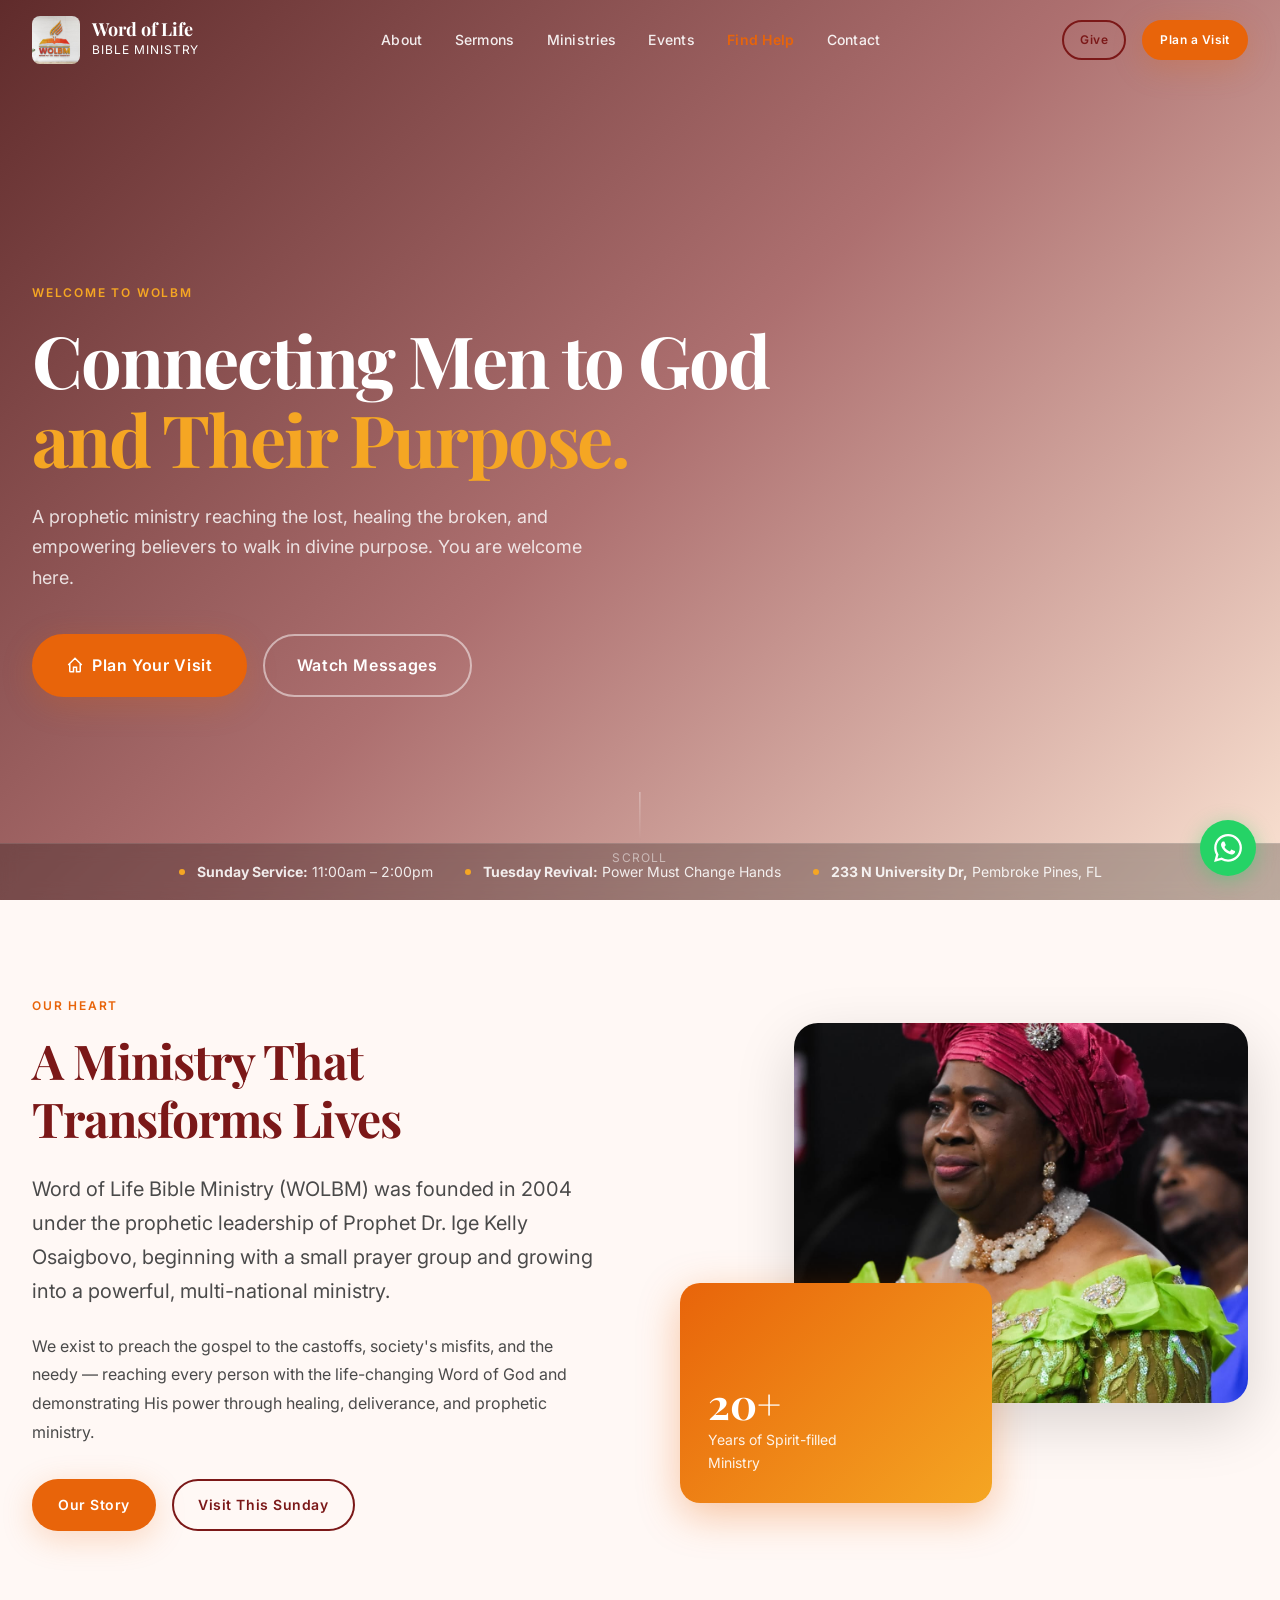
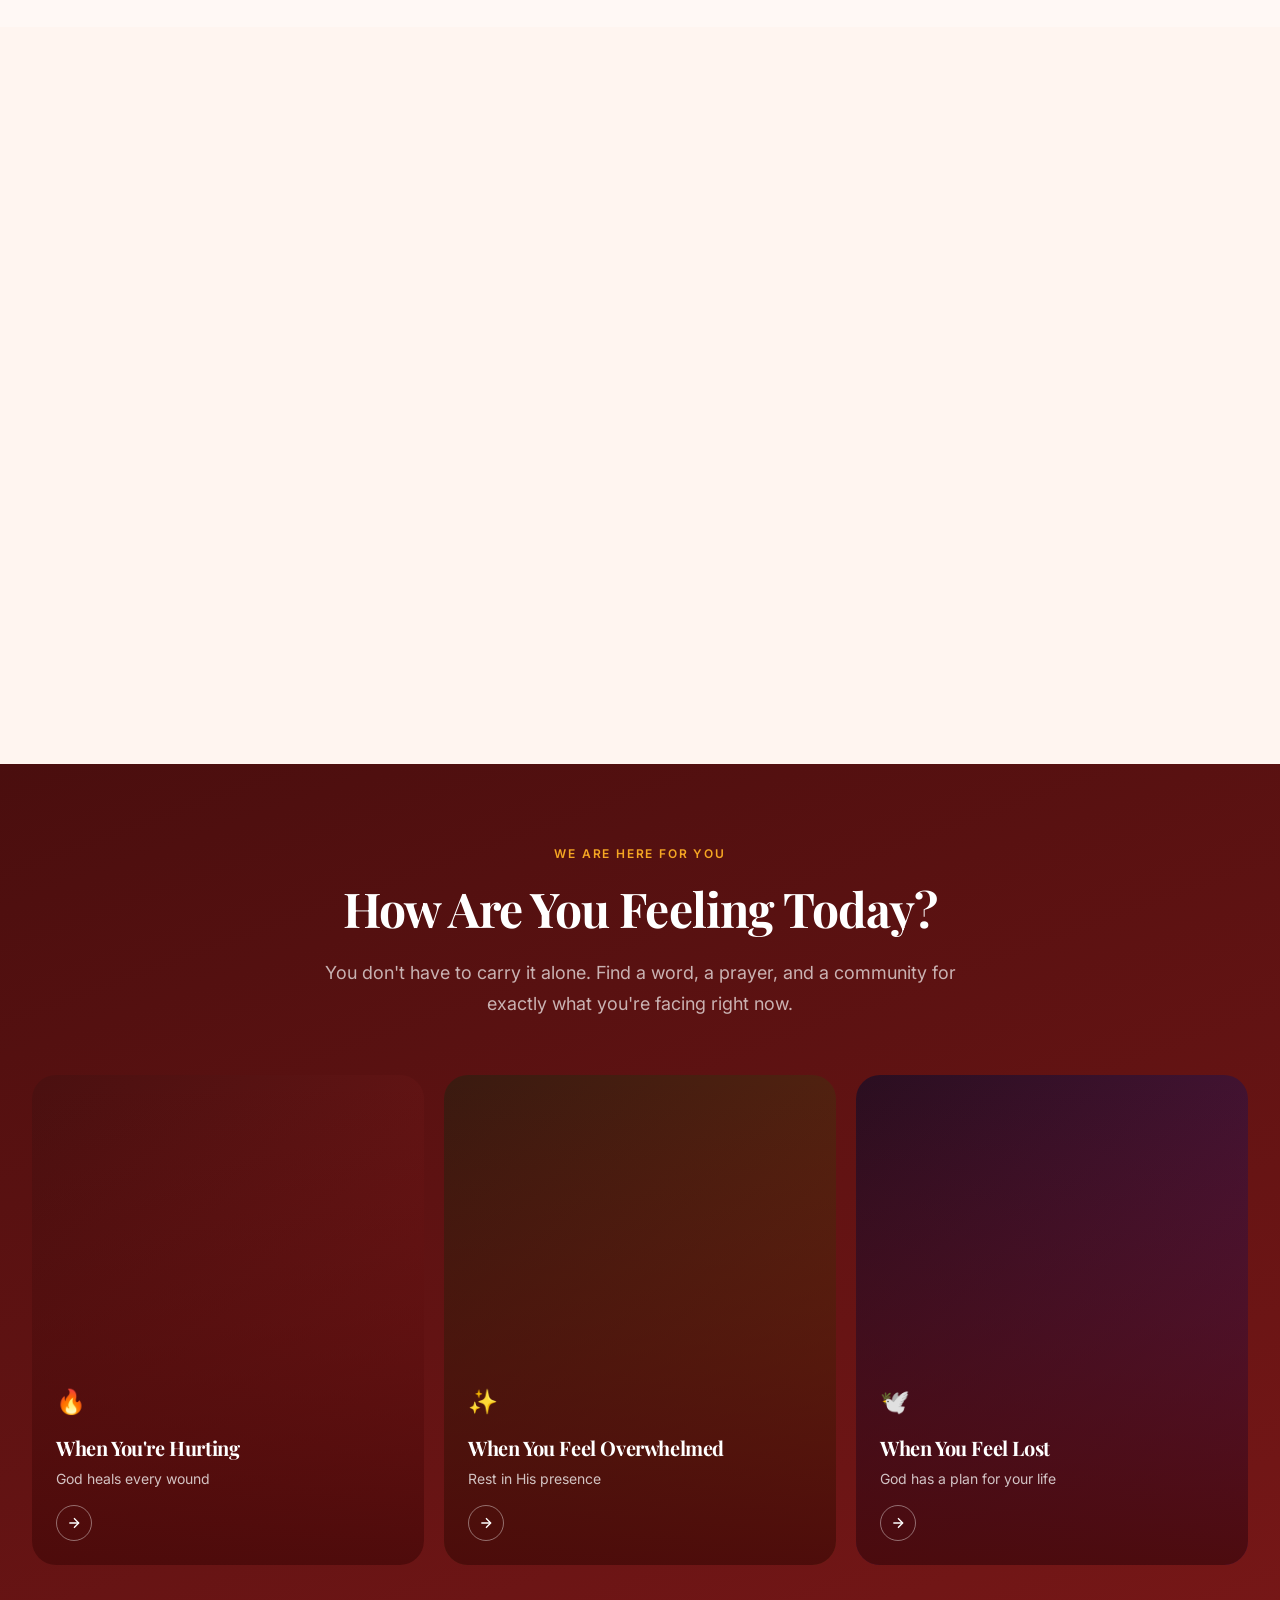
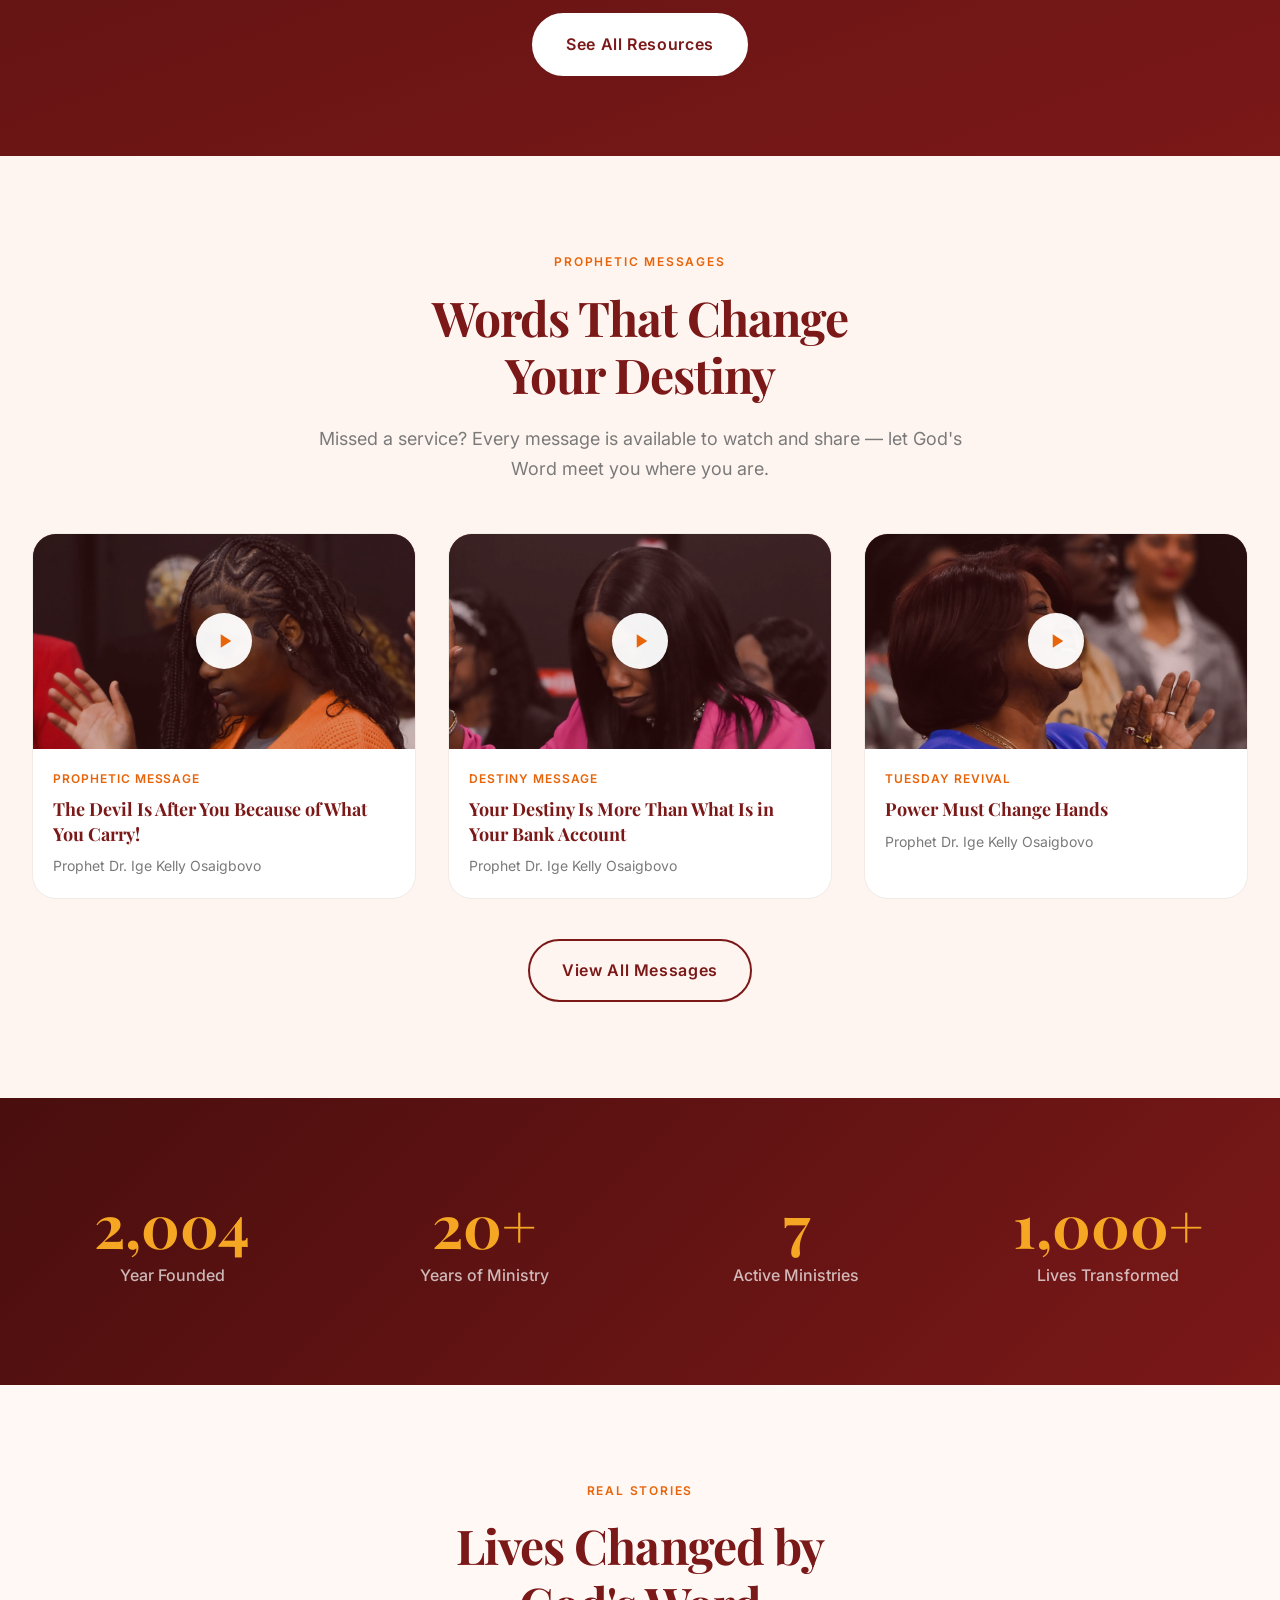
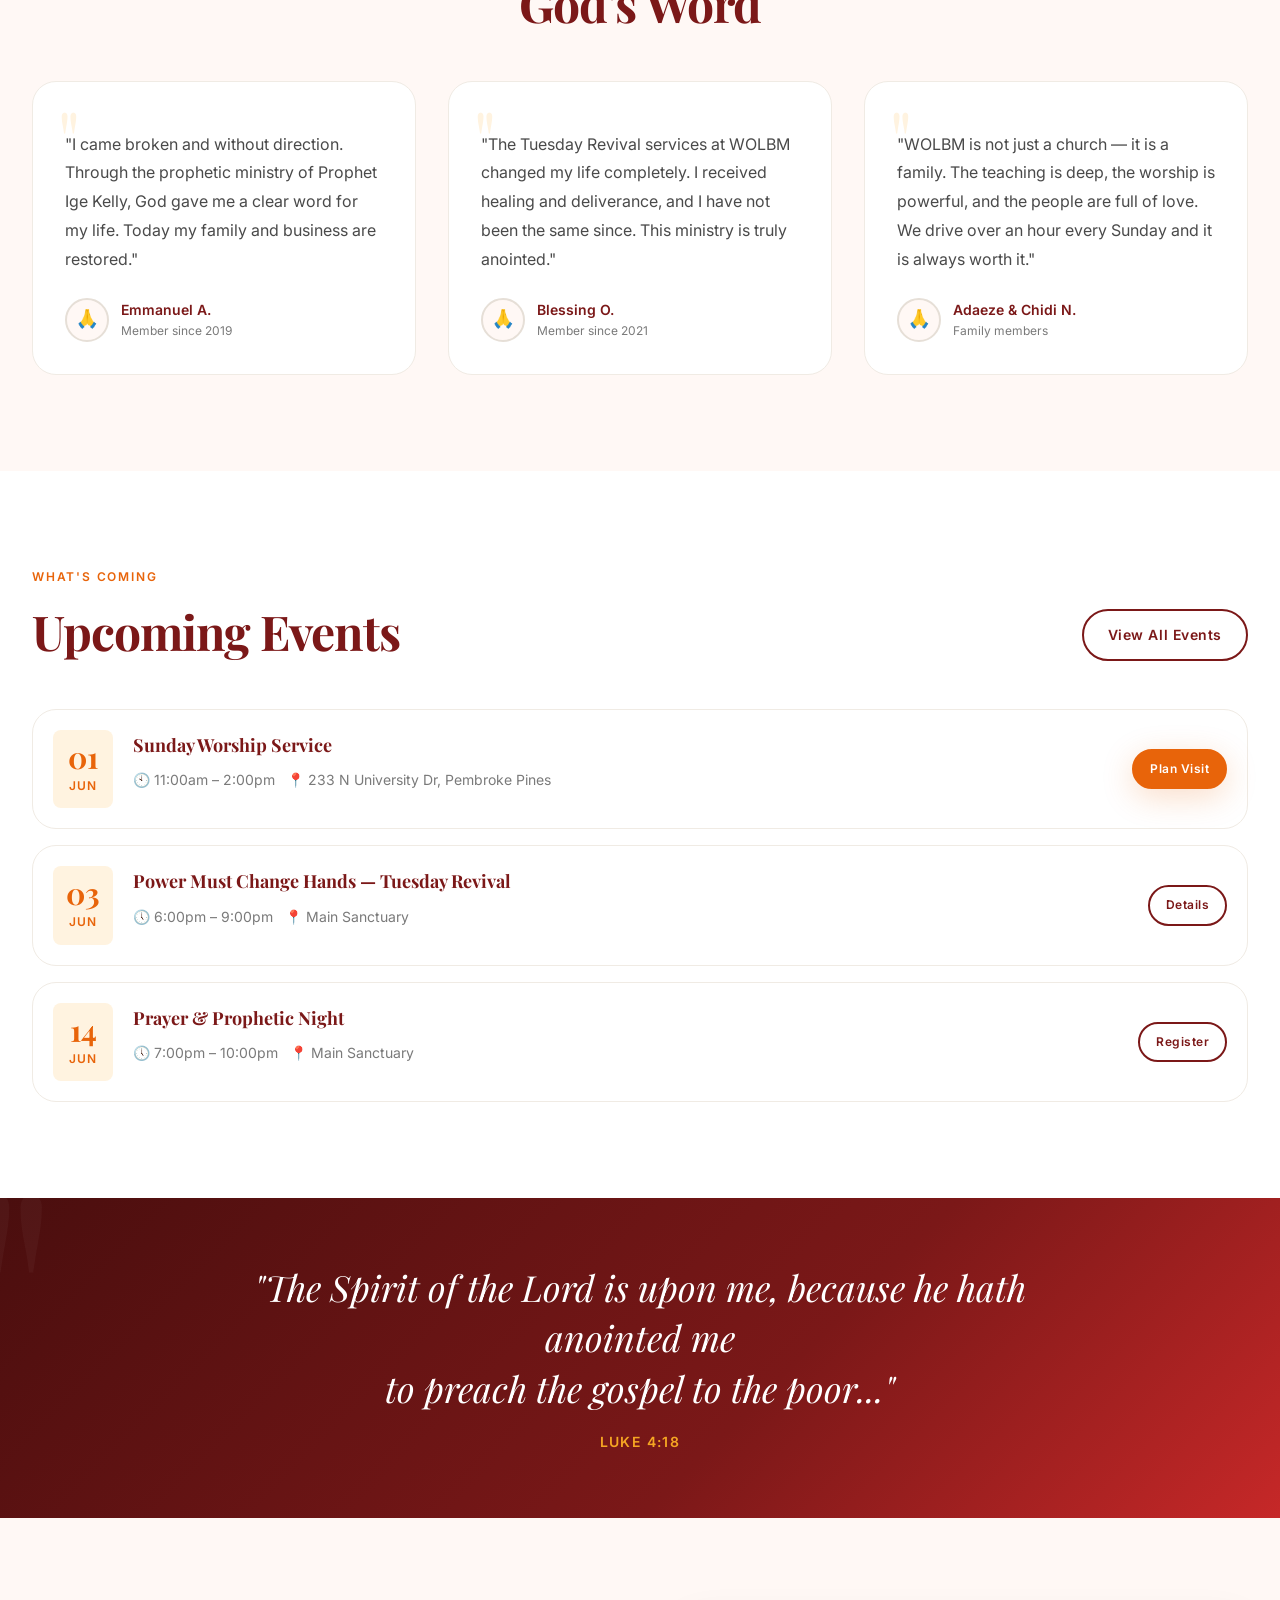
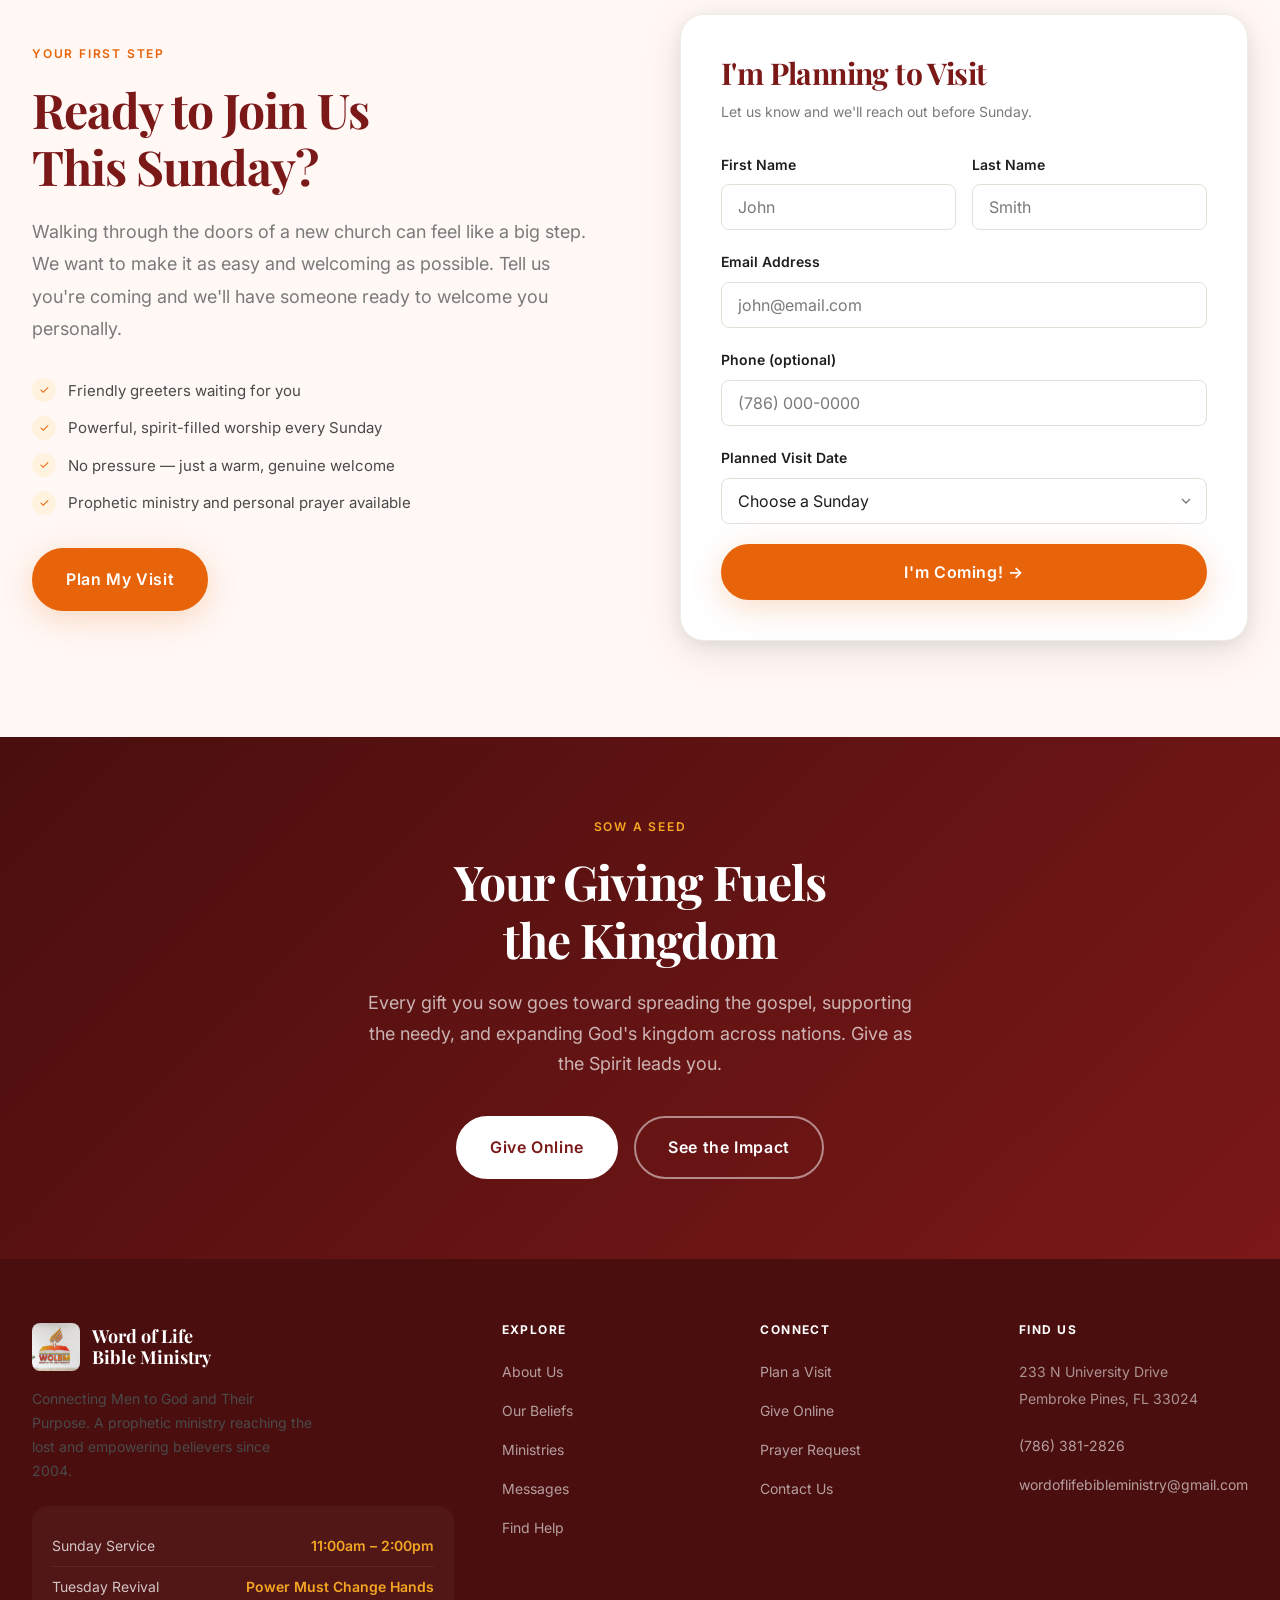
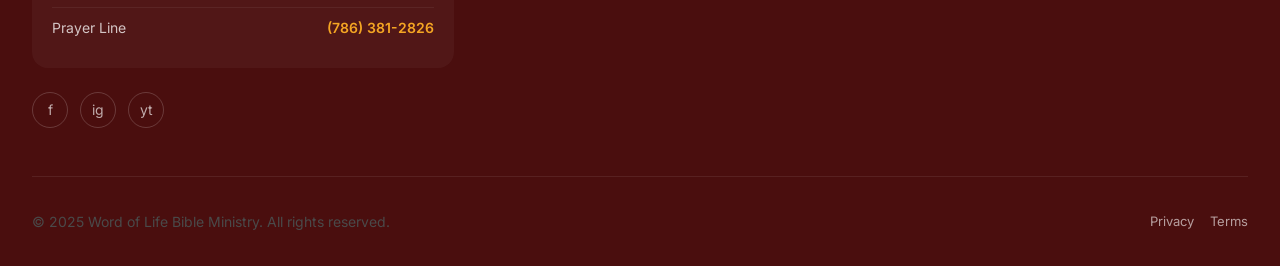
==== commit c87c1e10: "Fix image cropping: add object-position:top to show faces All church congregation photos now anchor " ====
--- a/index.html
+++ b/index.html
@@ -145,7 +145,7 @@
               overflow:hidden;
               box-shadow:0 20px 60px rgba(0,0,0,0.15);
             ">
-              <img src="images/church-4.jpg" alt="Word of Life Bible Ministry congregation" style="width:100%;height:100%;object-fit:cover;" />
+              <img src="images/church-4.jpg" alt="Word of Life Bible Ministry congregation" style="width:100%;height:100%;object-fit:cover;object-position:top;" />
             </div>
             <div style="
               position:absolute; bottom:0; left:0;
@@ -286,7 +286,7 @@
 
           <div class="sermon-card">
             <div class="sermon-card__thumb">
-              <img src="images/church-1.jpg" alt="The devil is after you because of what you carry" style="width:100%;height:100%;object-fit:cover;" />
+              <img src="images/church-1.jpg" alt="The devil is after you because of what you carry" style="width:100%;height:100%;object-fit:cover;object-position:top;" />
               <div class="sermon-card__play">
                 <div class="sermon-card__play-btn" style="cursor:pointer;" onclick="this.closest('.sermon-card').querySelector('video') && this.closest('.sermon-card').querySelector('video').play()">
                   <svg width="18" height="18" viewBox="0 0 24 24"><polygon points="5 3 19 12 5 21 5 3"/></svg>
@@ -302,7 +302,7 @@
 
           <div class="sermon-card">
             <div class="sermon-card__thumb">
-              <img src="images/church-2.jpg" alt="Your destiny is more than what is in your bank account" style="width:100%;height:100%;object-fit:cover;" />
+              <img src="images/church-2.jpg" alt="Your destiny is more than what is in your bank account" style="width:100%;height:100%;object-fit:cover;object-position:top;" />
               <div class="sermon-card__play">
                 <div class="sermon-card__play-btn" style="cursor:pointer;">
                   <svg width="18" height="18" viewBox="0 0 24 24"><polygon points="5 3 19 12 5 21 5 3"/></svg>
@@ -318,7 +318,7 @@
 
           <div class="sermon-card">
             <div class="sermon-card__thumb">
-              <img src="images/church-3.jpg" alt="Power Must Change Hands" style="width:100%;height:100%;object-fit:cover;" />
+              <img src="images/church-3.jpg" alt="Power Must Change Hands" style="width:100%;height:100%;object-fit:cover;object-position:top;" />
               <div class="sermon-card__play">
                 <div class="sermon-card__play-btn" style="cursor:pointer;">
                   <svg width="18" height="18" viewBox="0 0 24 24"><polygon points="5 3 19 12 5 21 5 3"/></svg>
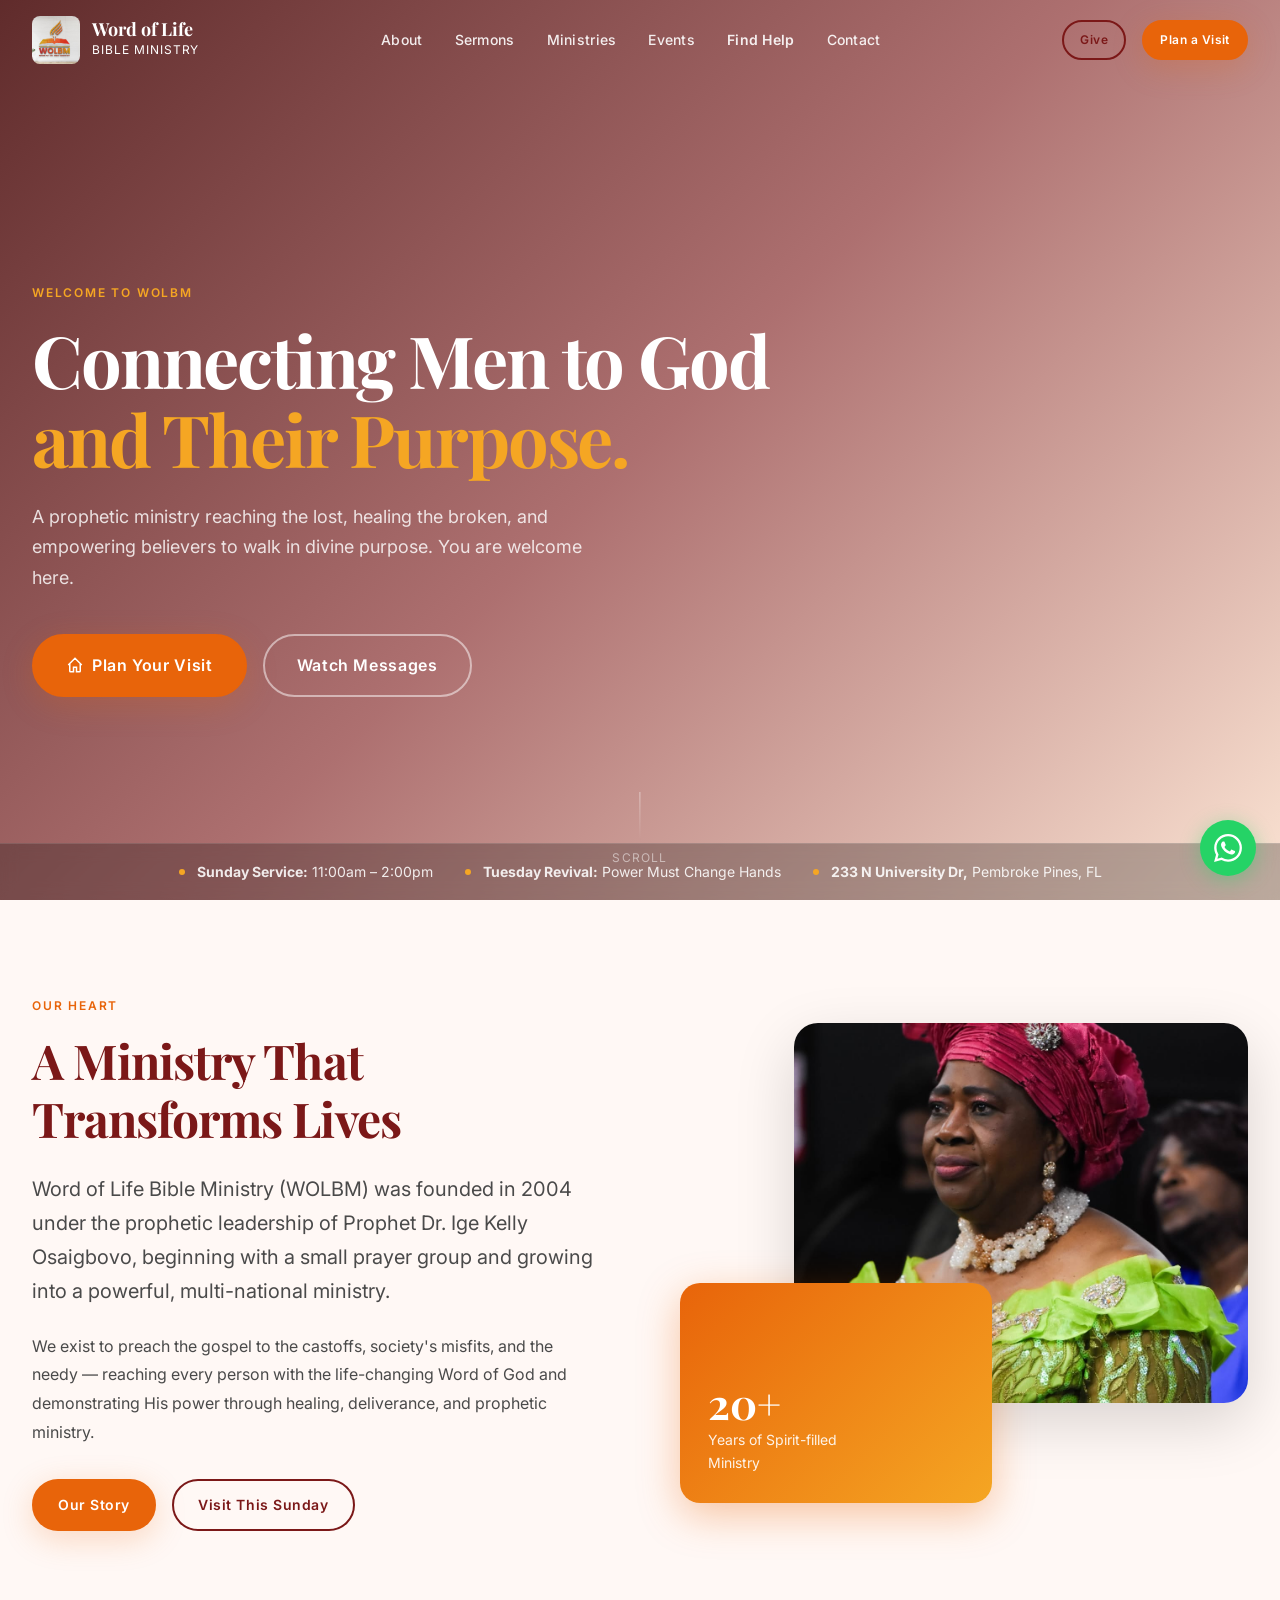
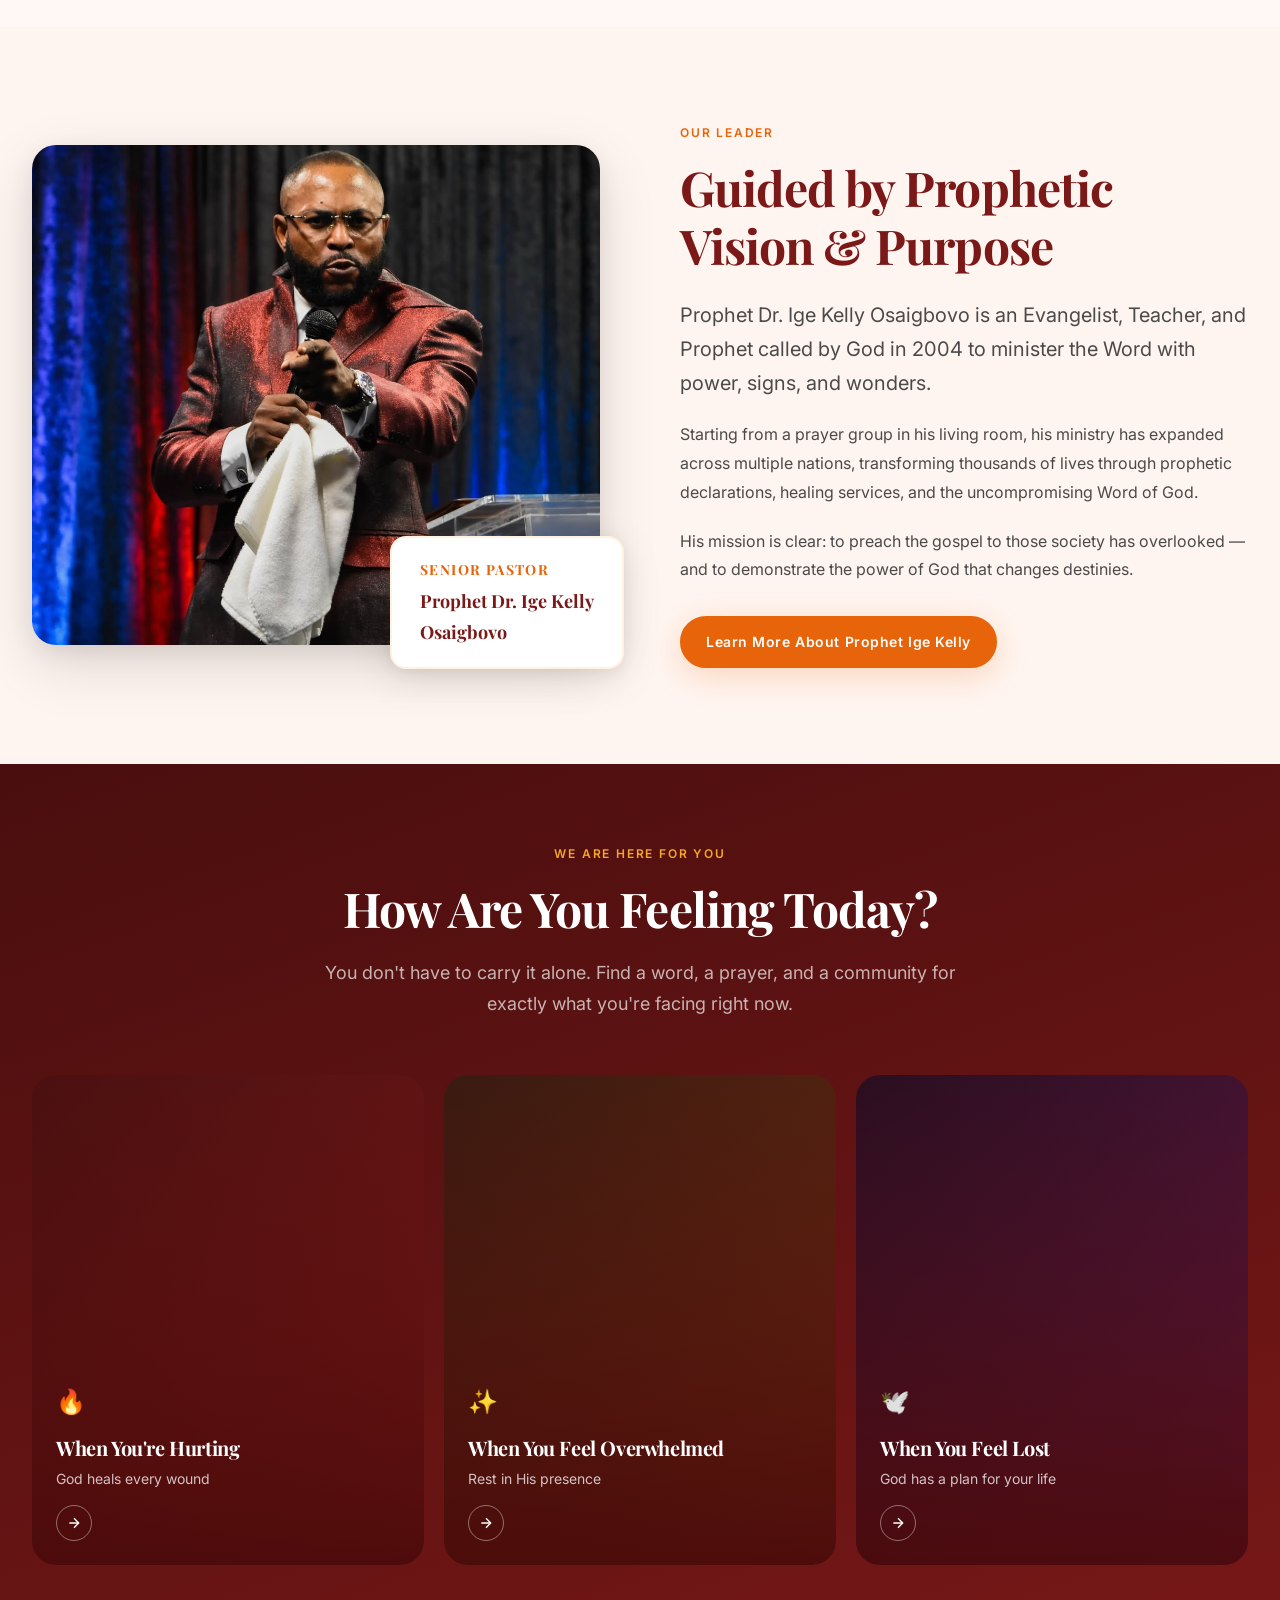
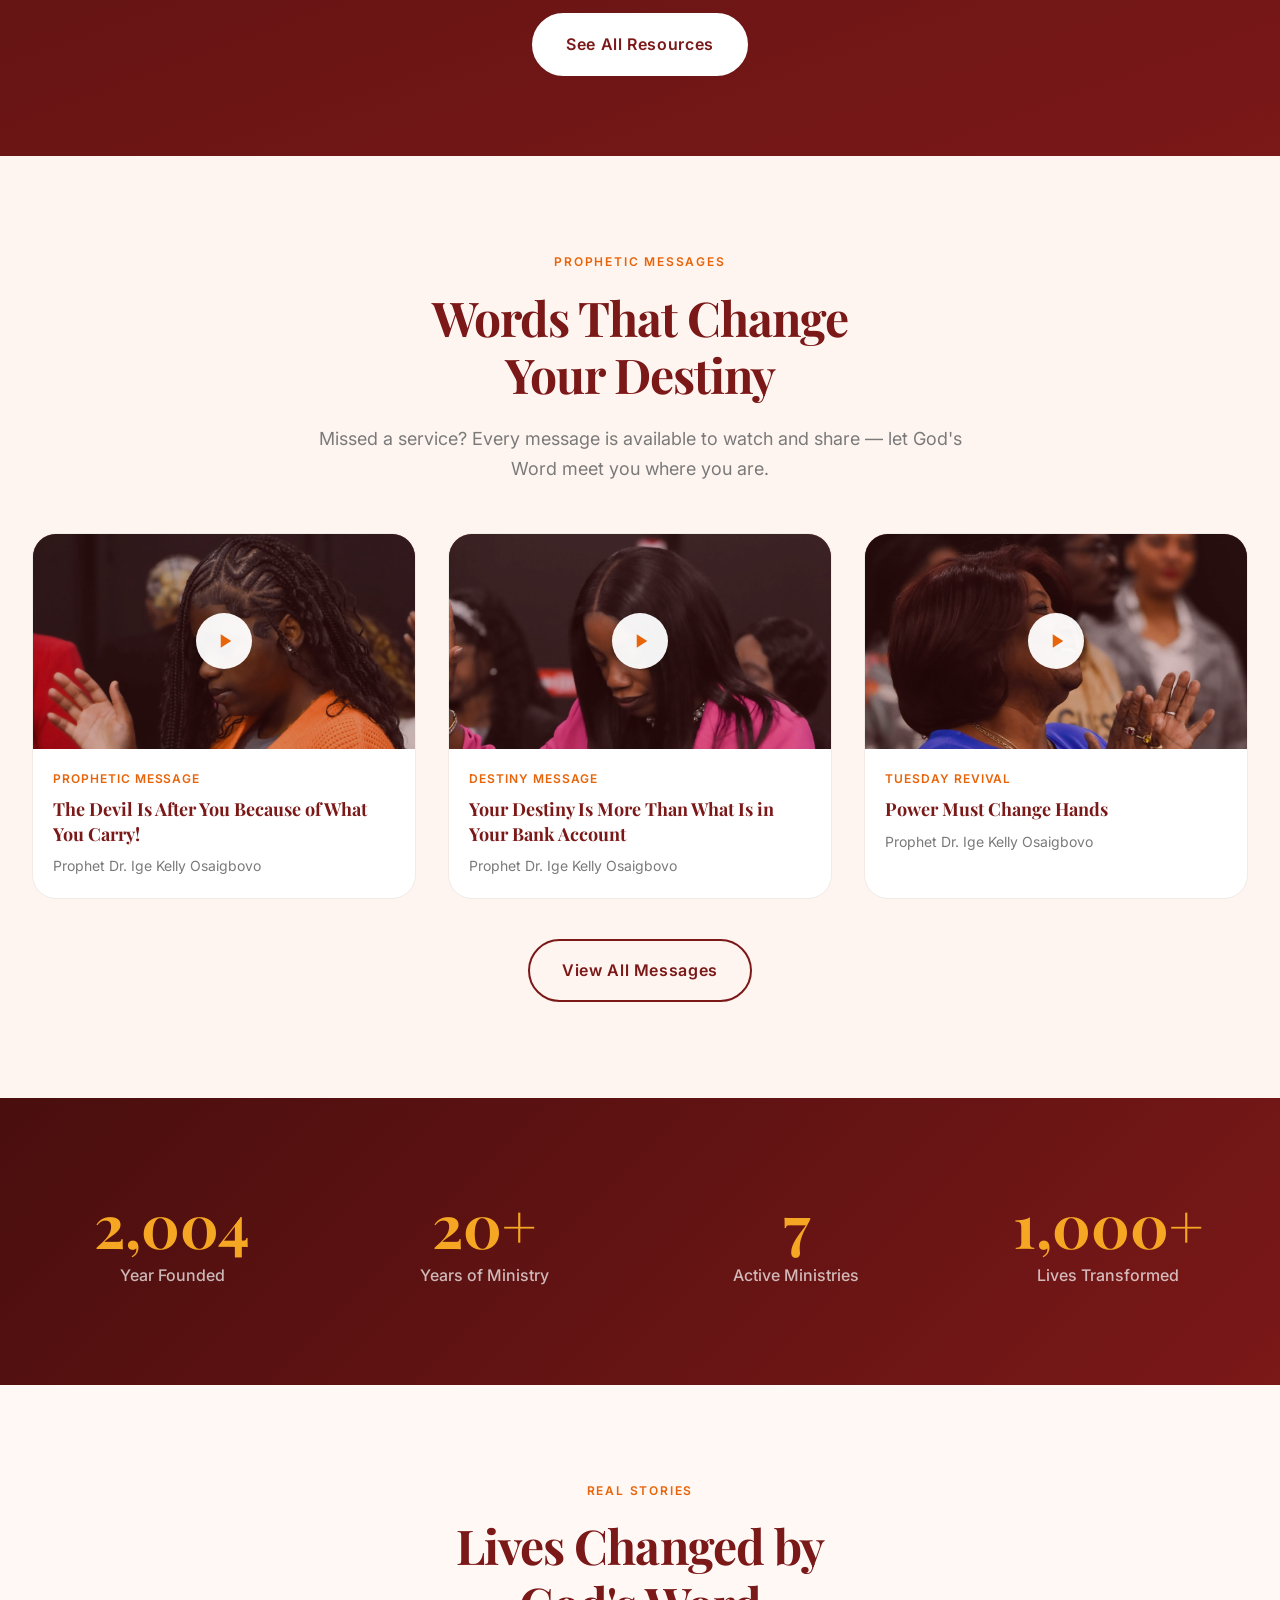
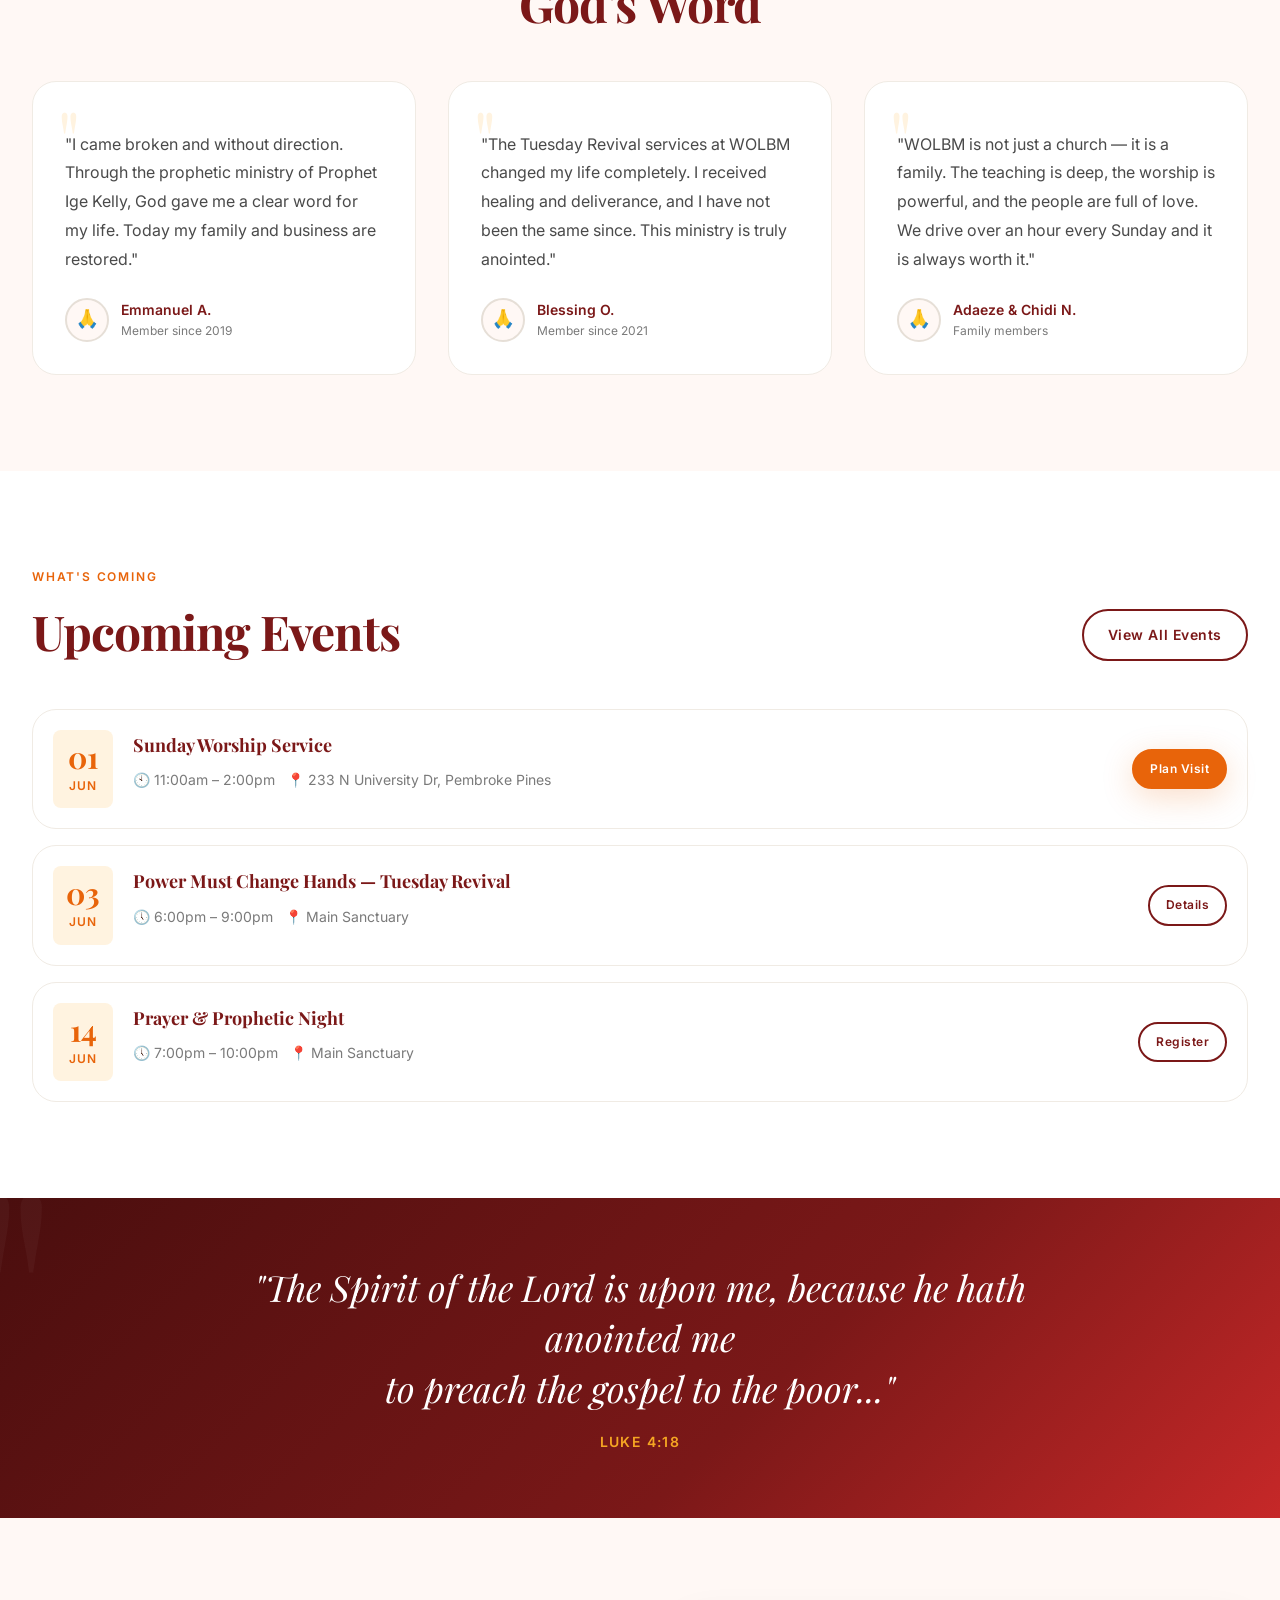
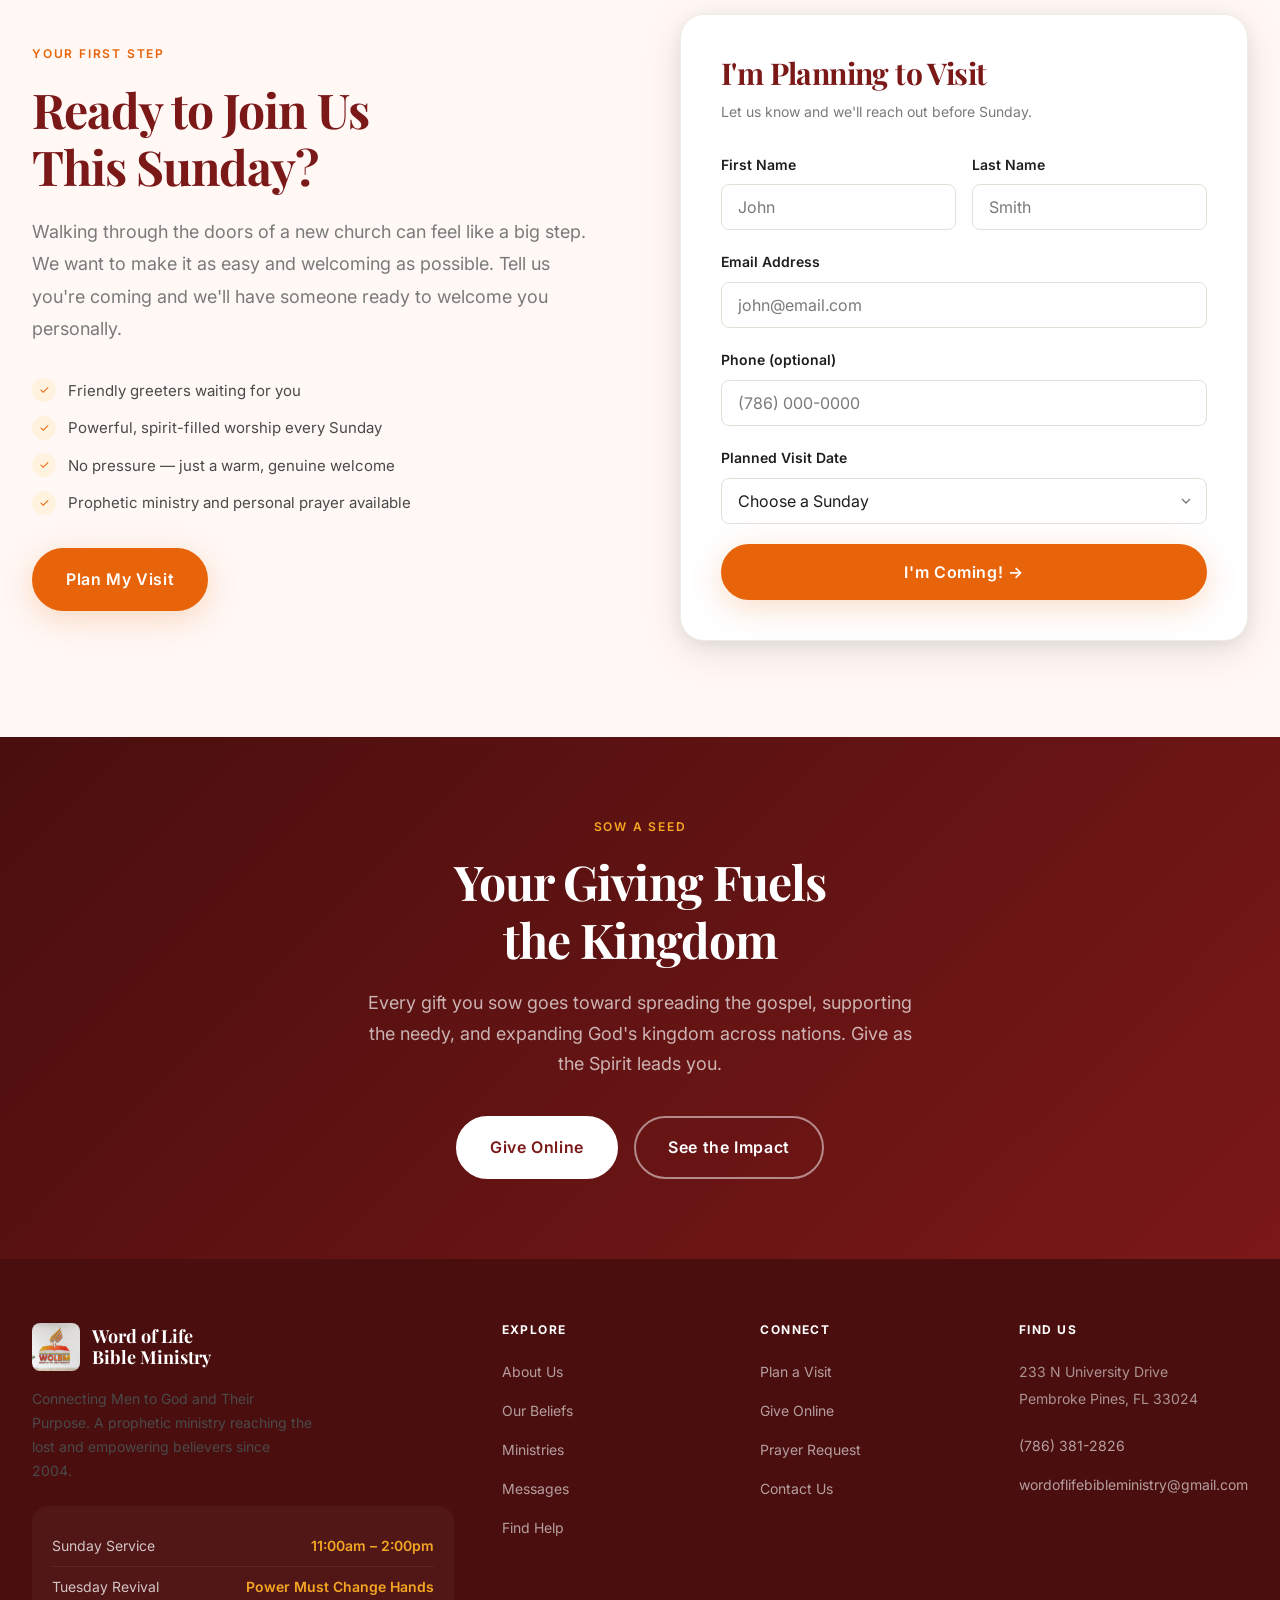
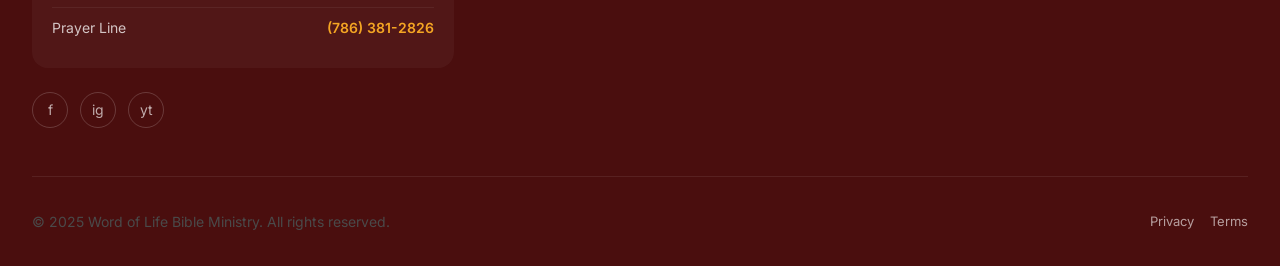
==== commit 71acb09a: "Fix mobile overflow, Find Help highlight, and pastor badge layout - Remove permanent accent color fr" ====
--- a/index.html
+++ b/index.html
@@ -176,7 +176,7 @@
             <div style="border-radius:24px; overflow:hidden; box-shadow:var(--shadow-xl);">
               <img src="images/pastor-2.jpg" alt="Prophet Dr. Ige Kelly Osaigbovo" style="width:100%;height:500px;object-fit:cover;object-position:top;" />
             </div>
-            <div style="
+            <div class="pastor-quote" style="
               position:absolute; bottom:-24px; right:-24px;
               background:white;
               border-radius:16px;
--- a/css/style.css
+++ b/css/style.css
@@ -107,6 +107,7 @@
   -webkit-font-smoothing: antialiased;
   -moz-osx-font-smoothing: grayscale;
   text-rendering: optimizeLegibility;
+  overflow-x: hidden;
 }
 
 body {
@@ -329,7 +330,6 @@
 .nav--transparent .nav__link:hover { color: white; }
 
 .nav__link--find-help {
-  color: var(--color-accent) !important;
   font-weight: 600;
 }
 
@@ -402,7 +402,6 @@
 }
 
 .mobile-nav__link:hover { color: var(--color-accent-light); }
-.mobile-nav__link--find-help { color: var(--color-accent-light); }
 
 /* --------------------------------------------------------------------------
    6. BUTTONS & CTAs
@@ -1662,8 +1661,16 @@
   .help-detail__prayer { padding: var(--space-6); }
 
   /* Welcome section two-column → single column */
-  .welcome-grid { grid-template-columns: 1fr !important; }
+  .welcome-grid { grid-template-columns: 1fr !important; gap: 40px !important; }
   .welcome-visual { display: none !important; }
+
+  /* Pastor name badge — prevent overflow on mobile */
+  .pastor-quote {
+    position: static !important;
+    display: block;
+    margin-top: 16px;
+    border-radius: 12px !important;
+  }
 
   /* Event cards stack */
   .event-card { flex-direction: column; }
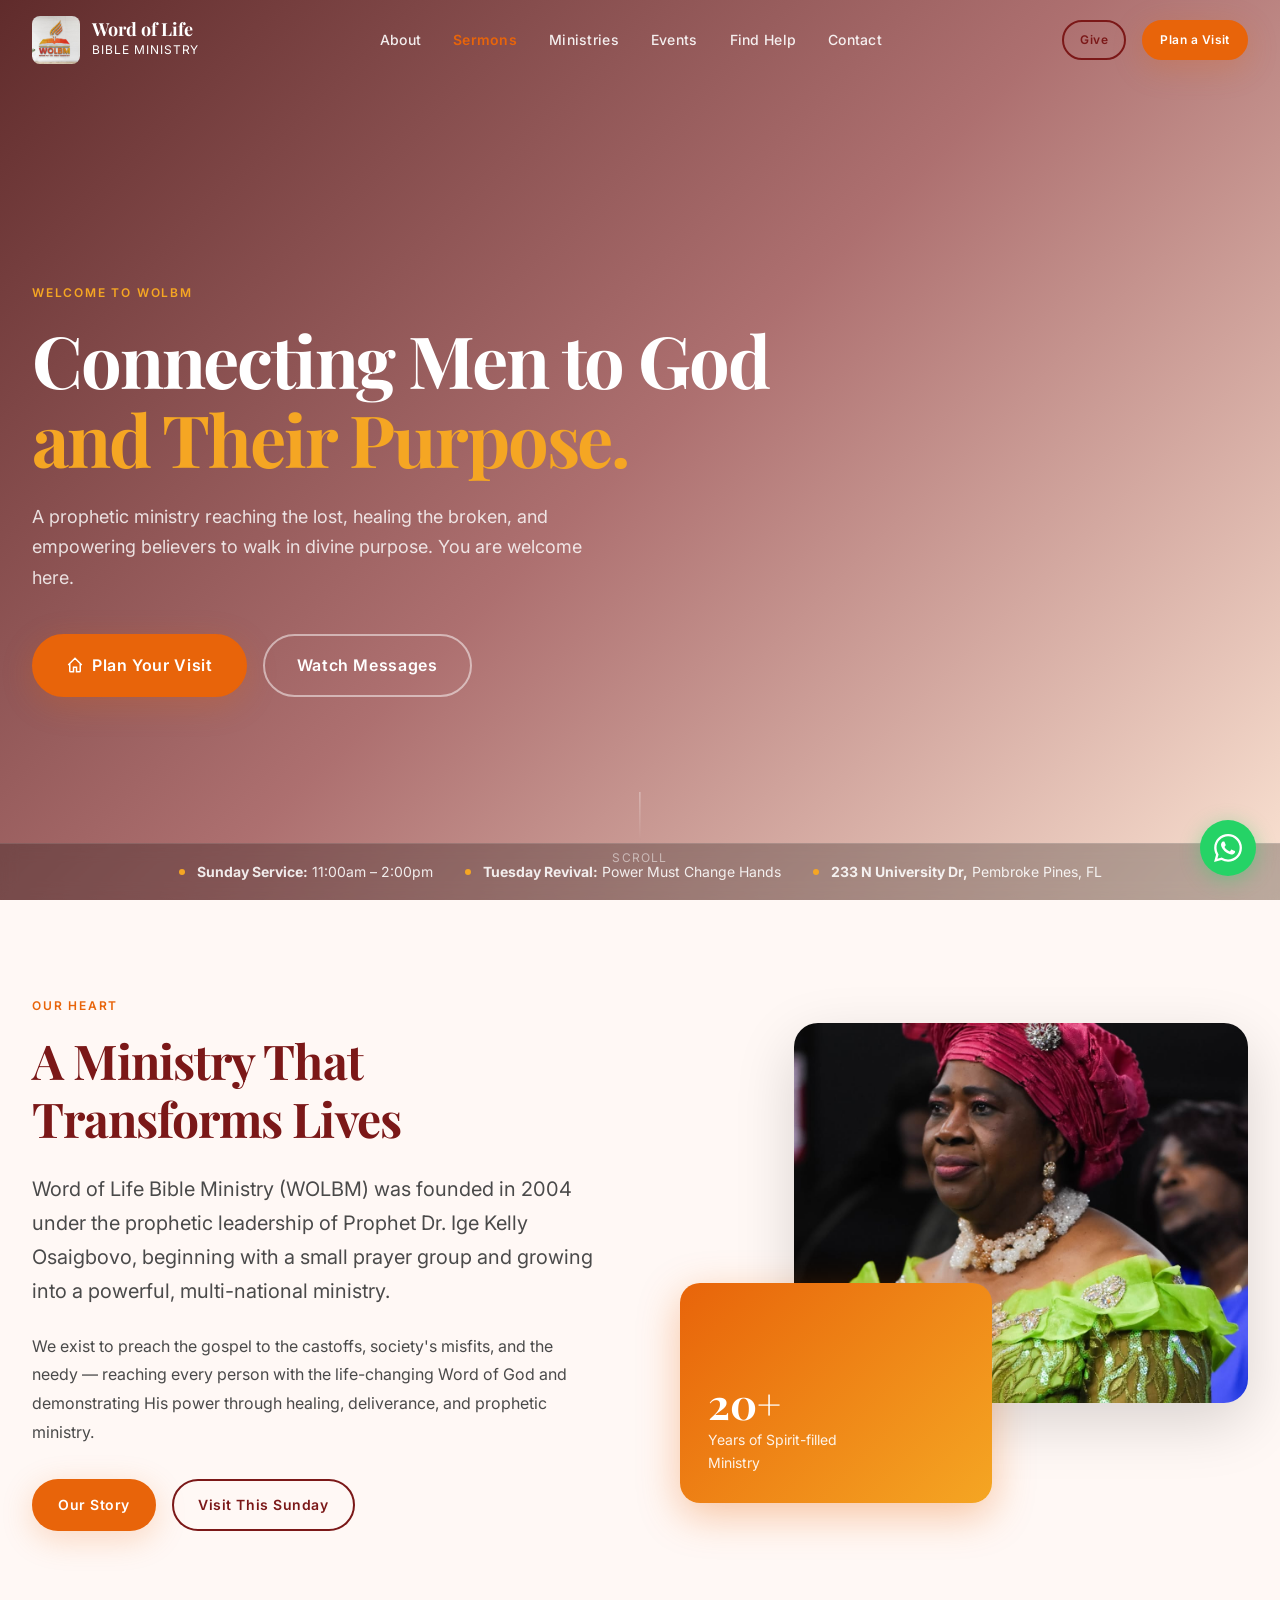
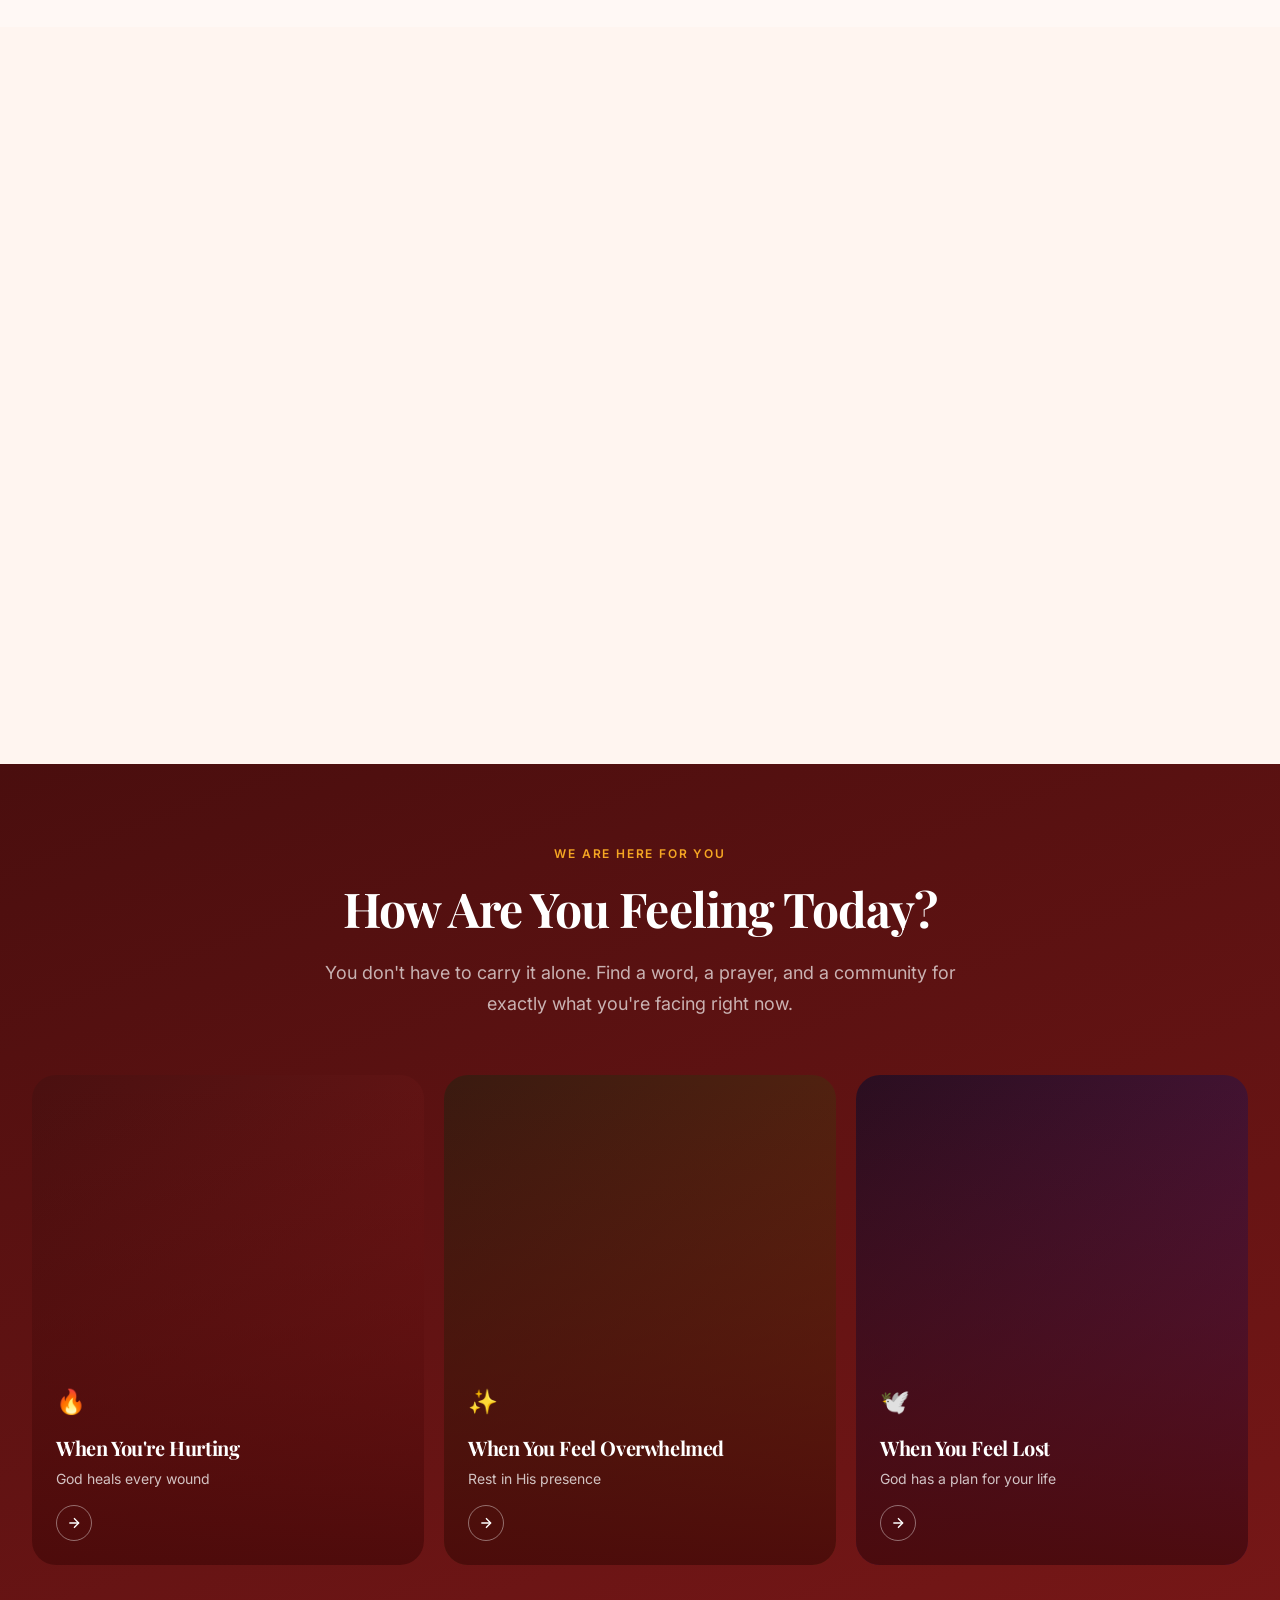
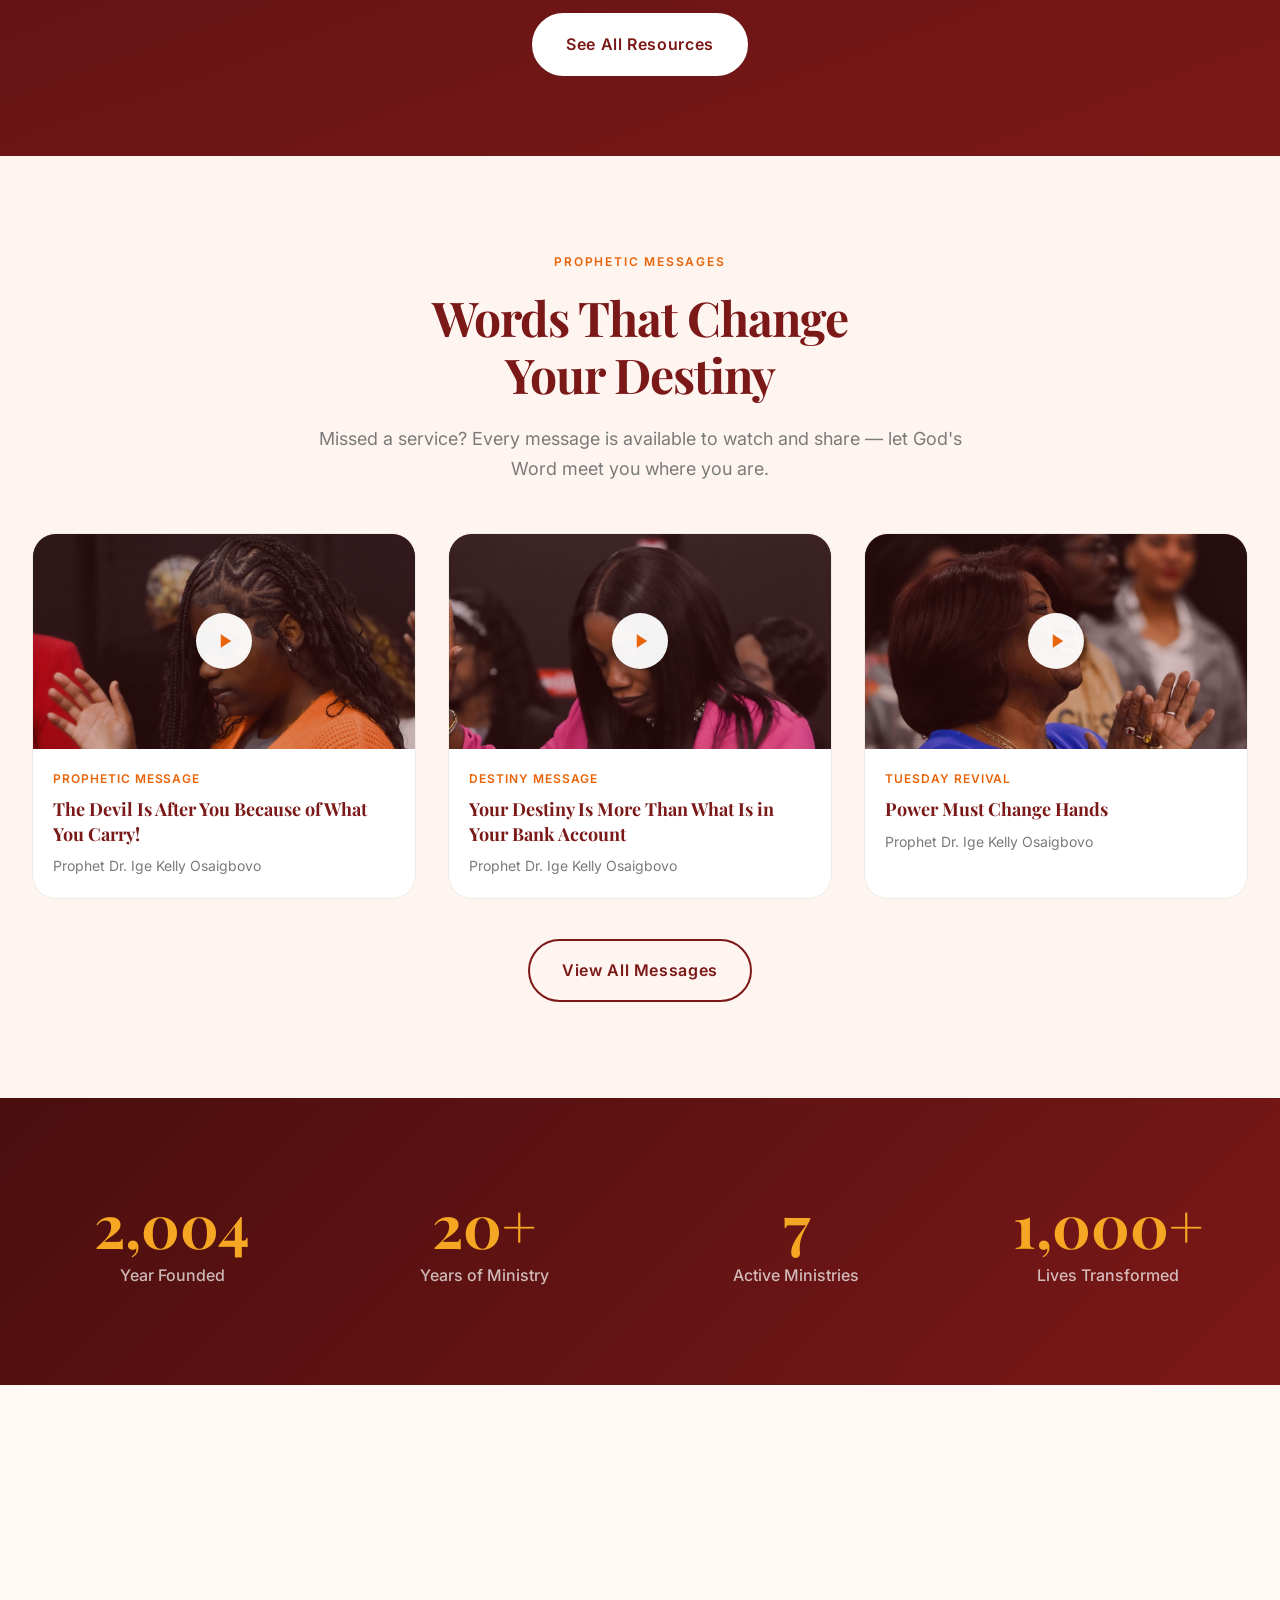
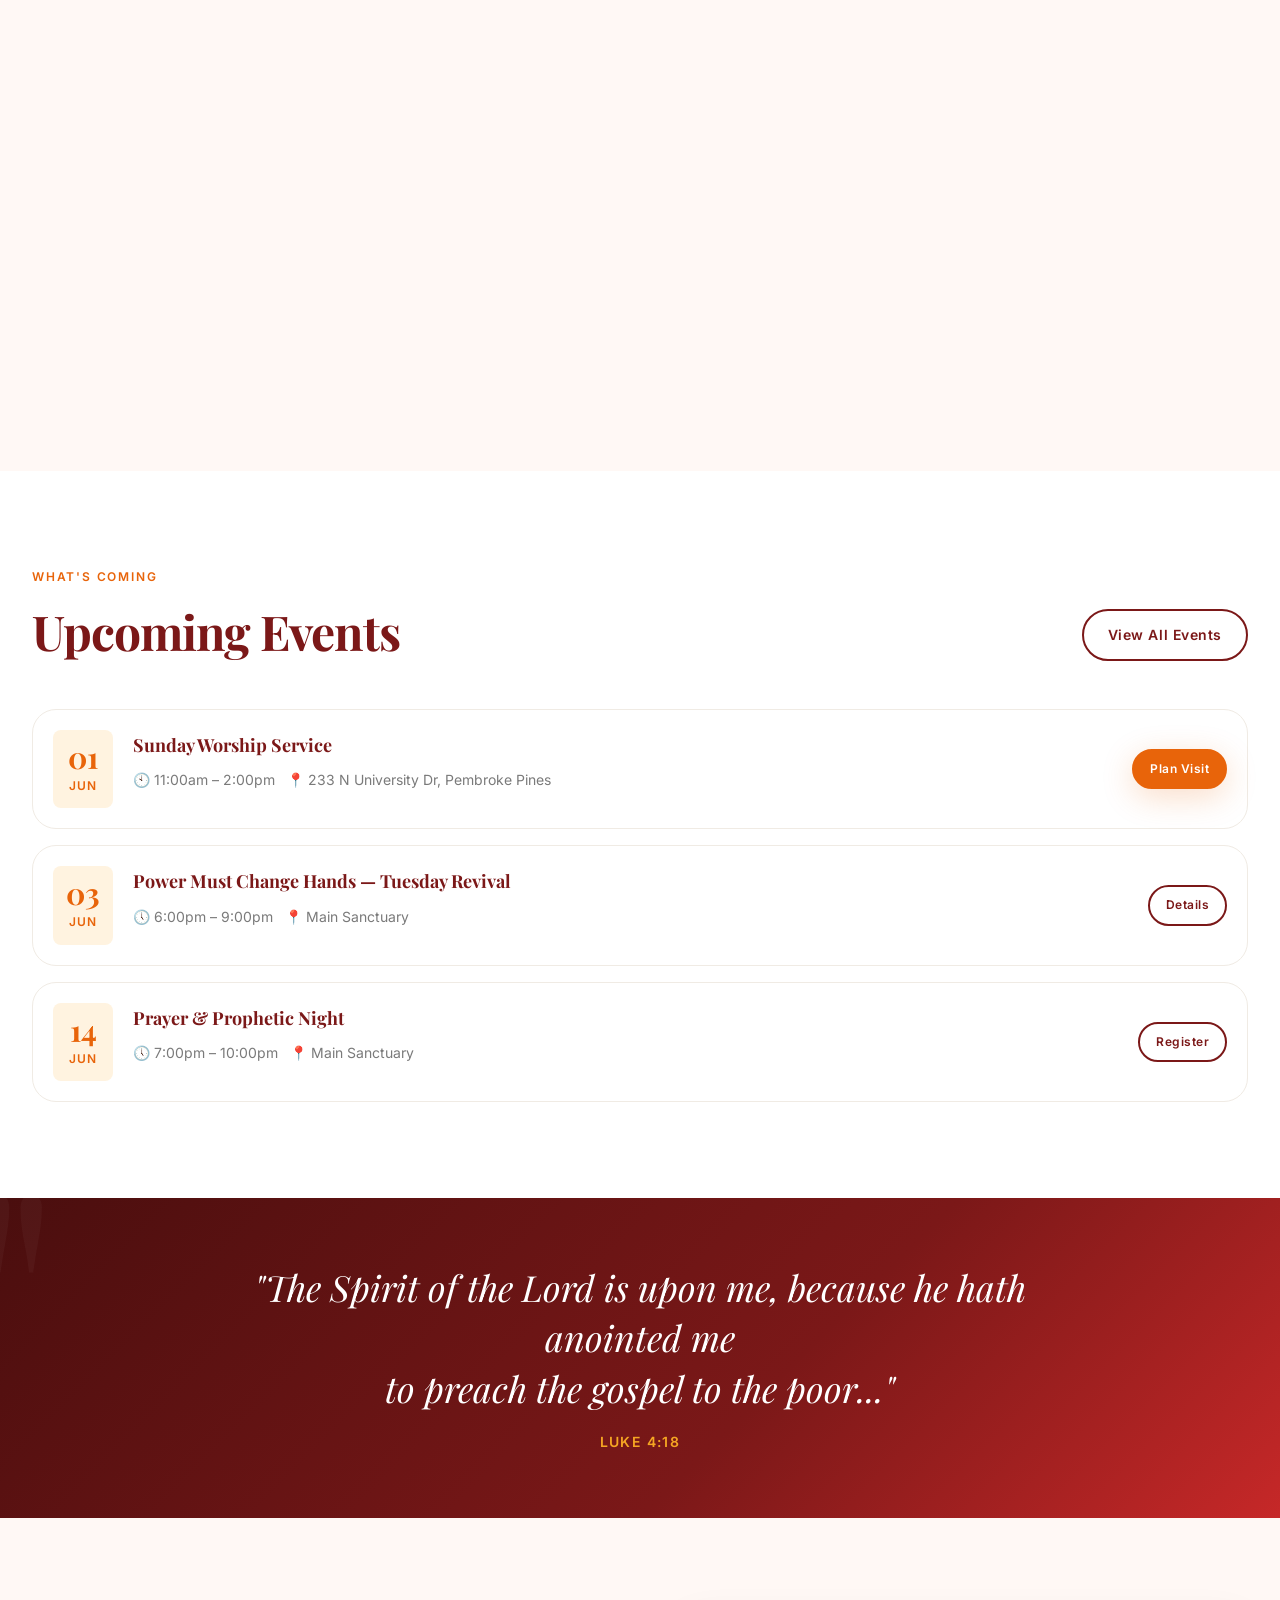
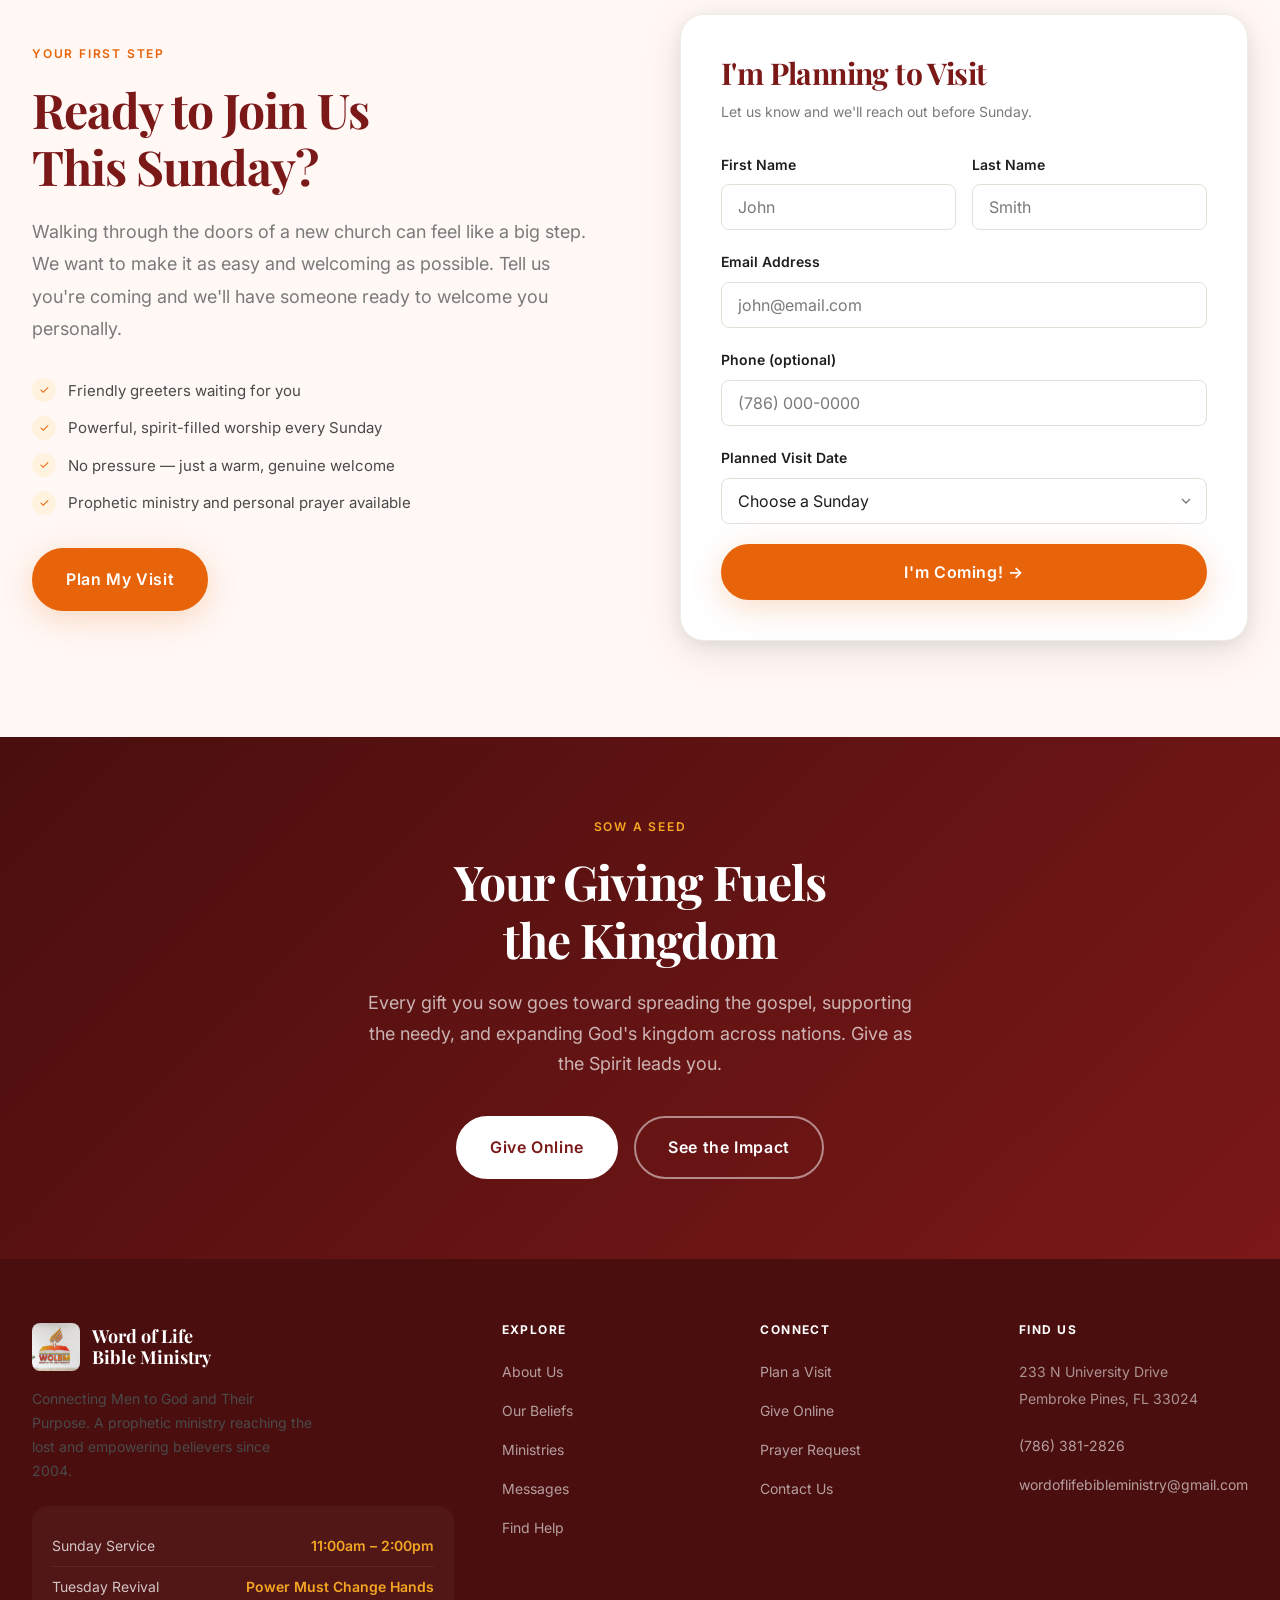
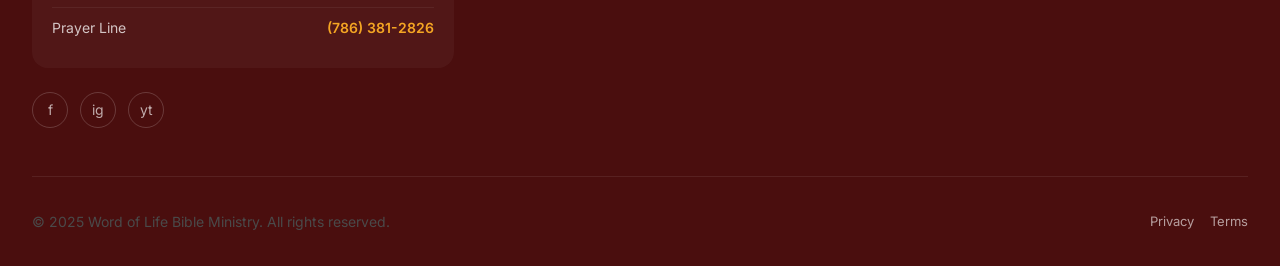
==== commit aedcf5d5: "Move accent color from Find Help nav link to Sermons — Sermons now highlighted in nav" ====
--- a/index.html
+++ b/index.html
@@ -1,4 +1,4 @@
-<!DOCTYPE html>
+﻿<!DOCTYPE html>
 <html lang="en">
 <head>
   <meta charset="UTF-8" />
@@ -28,10 +28,10 @@
       </a>
       <ul class="nav__links">
         <li><a href="about.html" class="nav__link">About</a></li>
-        <li><a href="sermons.html" class="nav__link">Sermons</a></li>
+        <li><a href="sermons.html" class="nav__link nav__link--sermons">Sermons</a></li>
         <li><a href="ministries.html" class="nav__link">Ministries</a></li>
         <li><a href="events.html" class="nav__link">Events</a></li>
-        <li><a href="find-help.html" class="nav__link nav__link--find-help">Find Help</a></li>
+        <li><a href="find-help.html" class="nav__link">Find Help</a></li>
         <li><a href="contact.html" class="nav__link">Contact</a></li>
       </ul>
       <div class="nav__actions">
@@ -50,10 +50,10 @@
     <ul class="mobile-nav__links">
       <li><a href="index.html" class="mobile-nav__link">Home</a></li>
       <li><a href="about.html" class="mobile-nav__link">About</a></li>
-      <li><a href="sermons.html" class="mobile-nav__link">Sermons</a></li>
+      <li><a href="sermons.html" class="mobile-nav__link mobile-nav__link--sermons">Sermons</a></li>
       <li><a href="ministries.html" class="mobile-nav__link">Ministries</a></li>
       <li><a href="events.html" class="mobile-nav__link">Events</a></li>
-      <li><a href="find-help.html" class="mobile-nav__link mobile-nav__link--find-help">Find Help</a></li>
+      <li><a href="find-help.html" class="mobile-nav__link">Find Help</a></li>
       <li><a href="plan-visit.html" class="mobile-nav__link">Plan a Visit</a></li>
       <li><a href="give.html" class="mobile-nav__link">Give</a></li>
       <li><a href="contact.html" class="mobile-nav__link">Contact</a></li>
--- a/css/style.css
+++ b/css/style.css
@@ -1,4 +1,4 @@
-/* ==========================================================================
+﻿/* ==========================================================================
    WORD OF LIFE BIBLE MINISTRY — MASTER STYLESHEET
    Brand Colors: Flame Red, Burning Orange, Golden Amber
    ========================================================================== */
@@ -329,7 +329,8 @@
 
 .nav--transparent .nav__link:hover { color: white; }
 
-.nav__link--find-help {
+.nav__link--sermons {
+  color: var(--color-accent) !important;
   font-weight: 600;
 }
 
